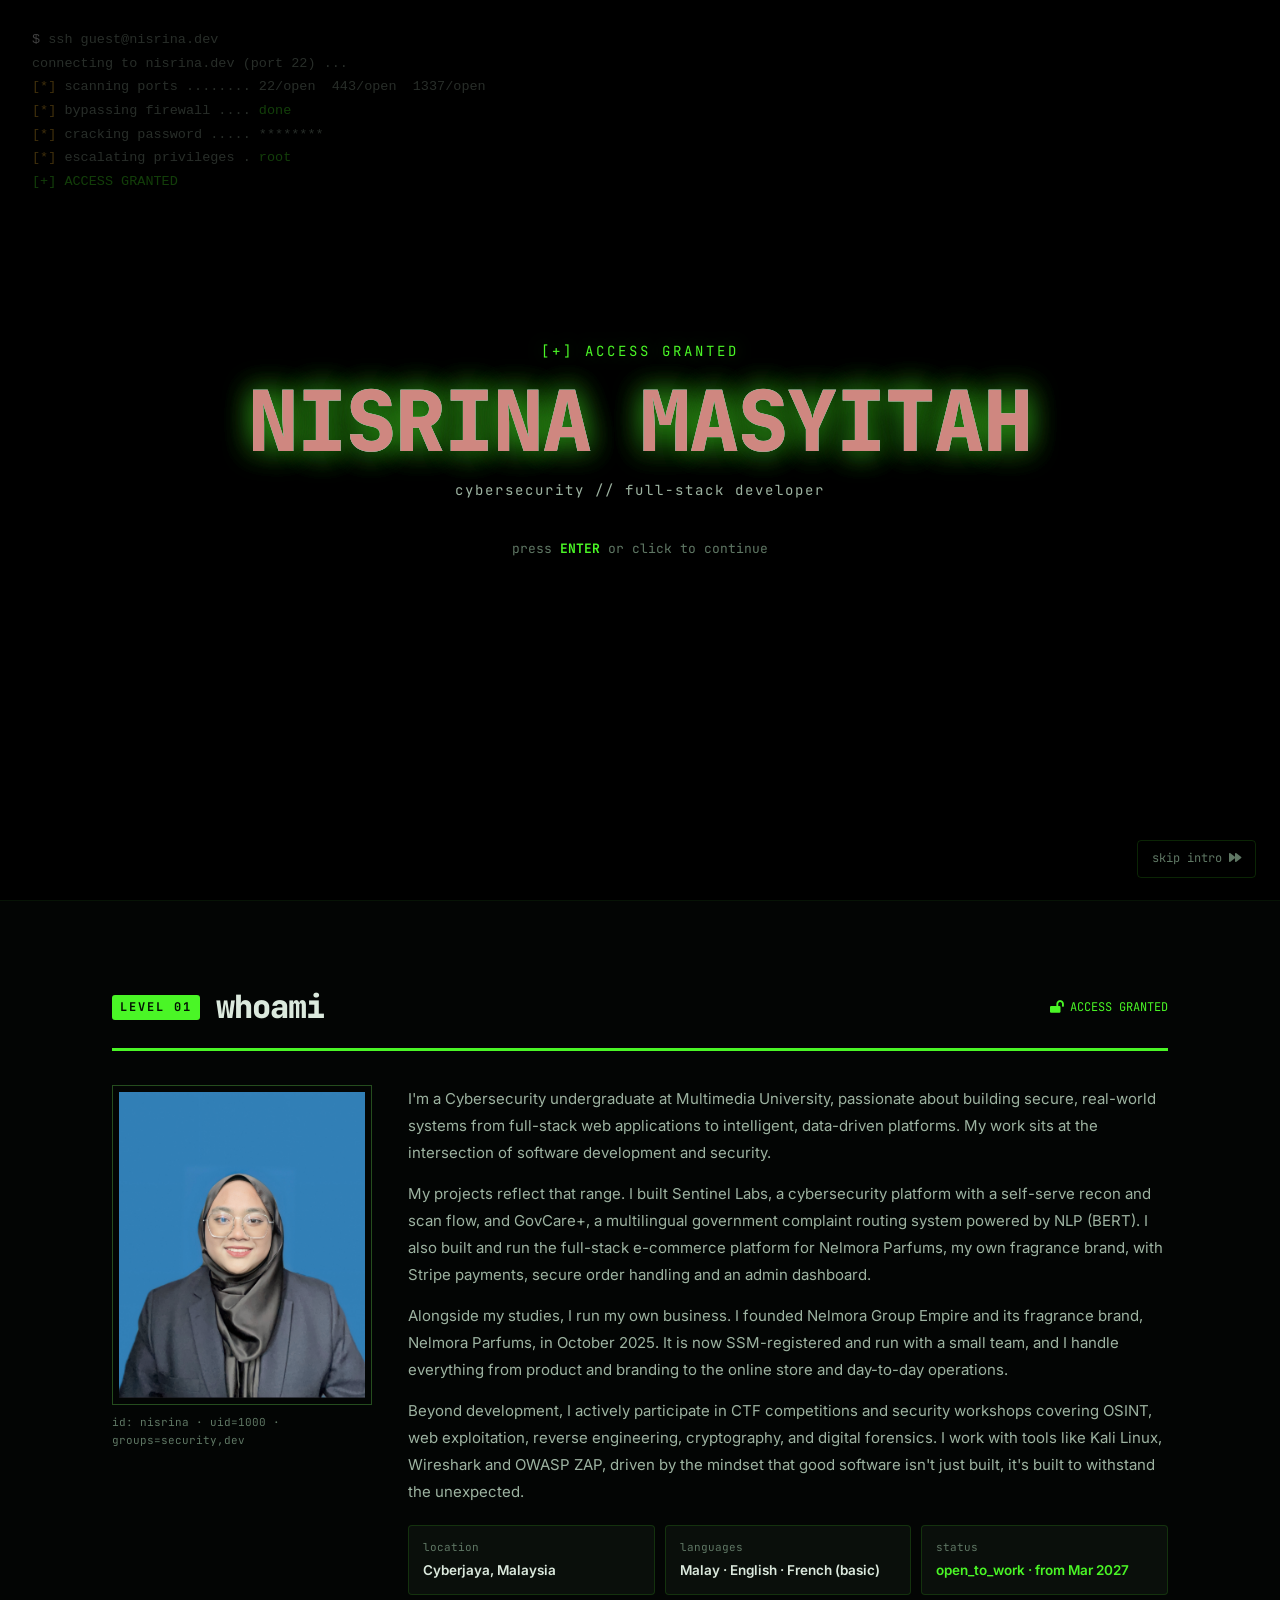
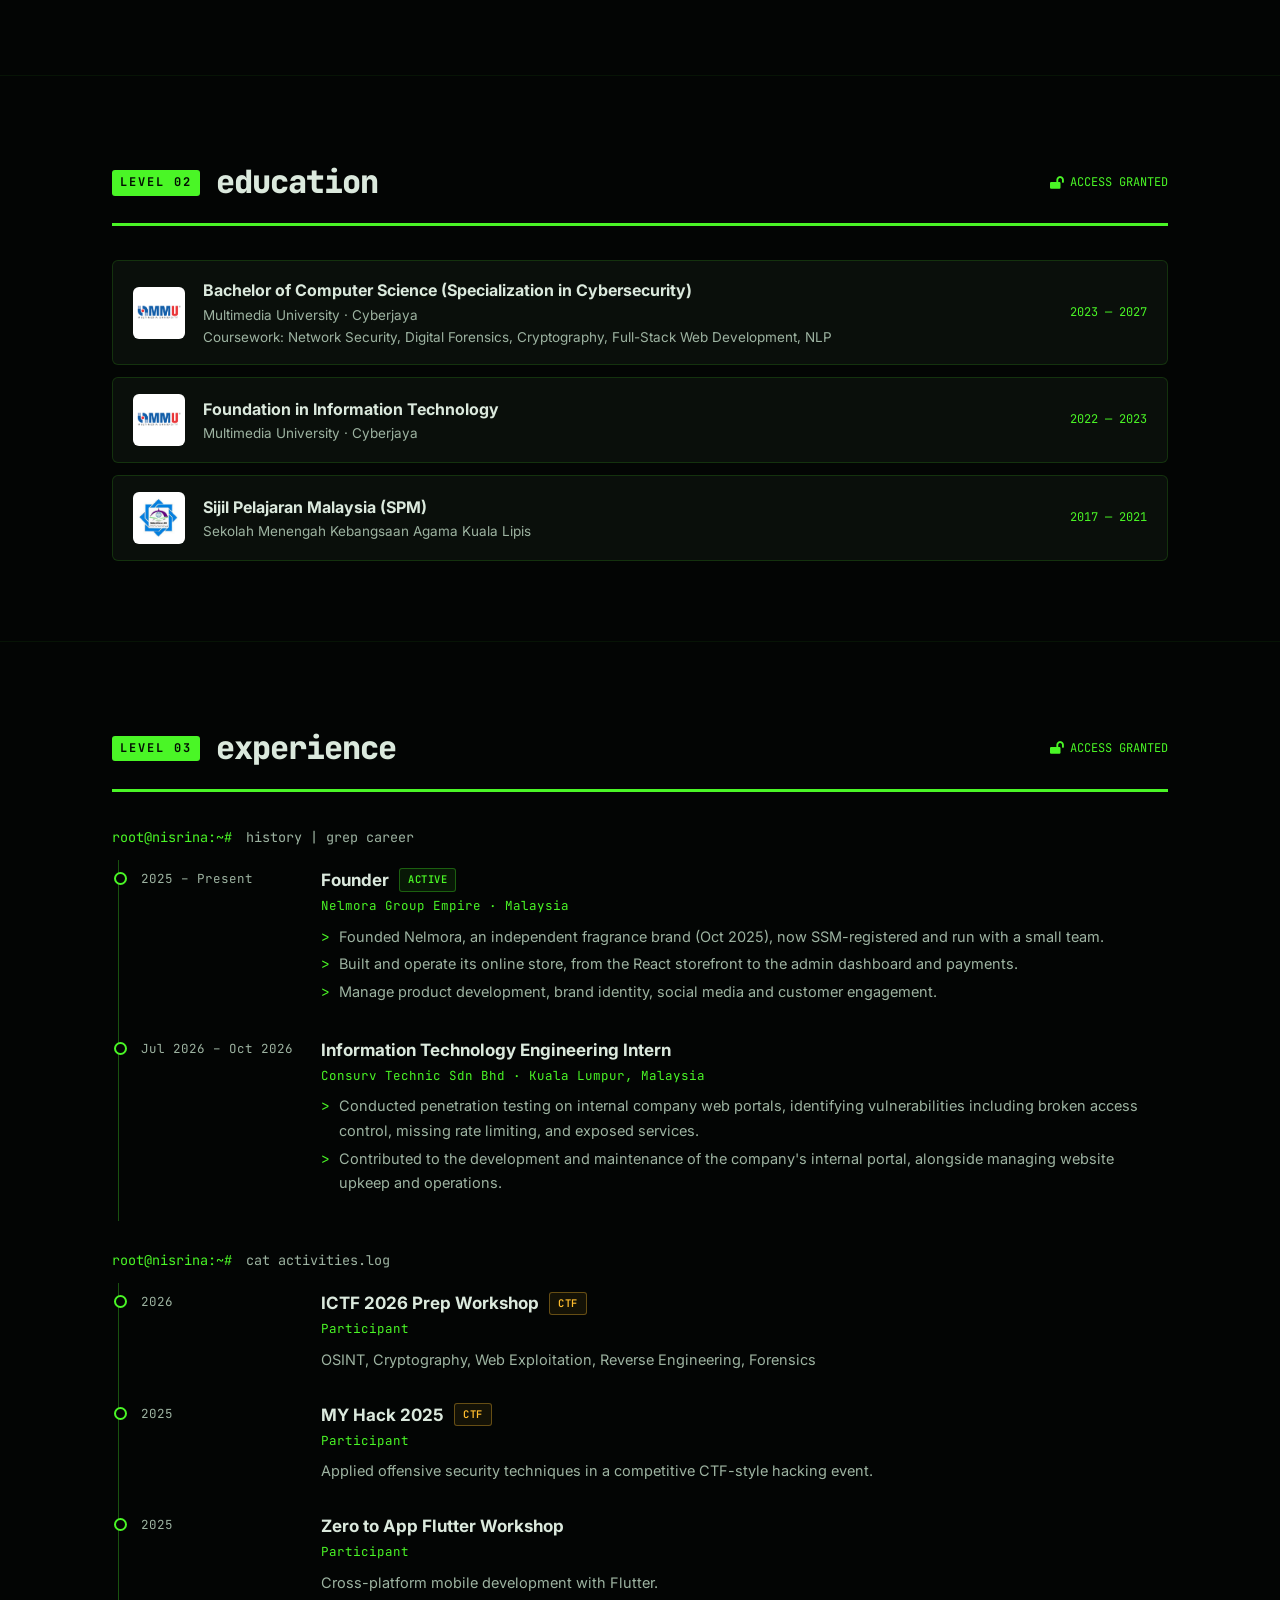
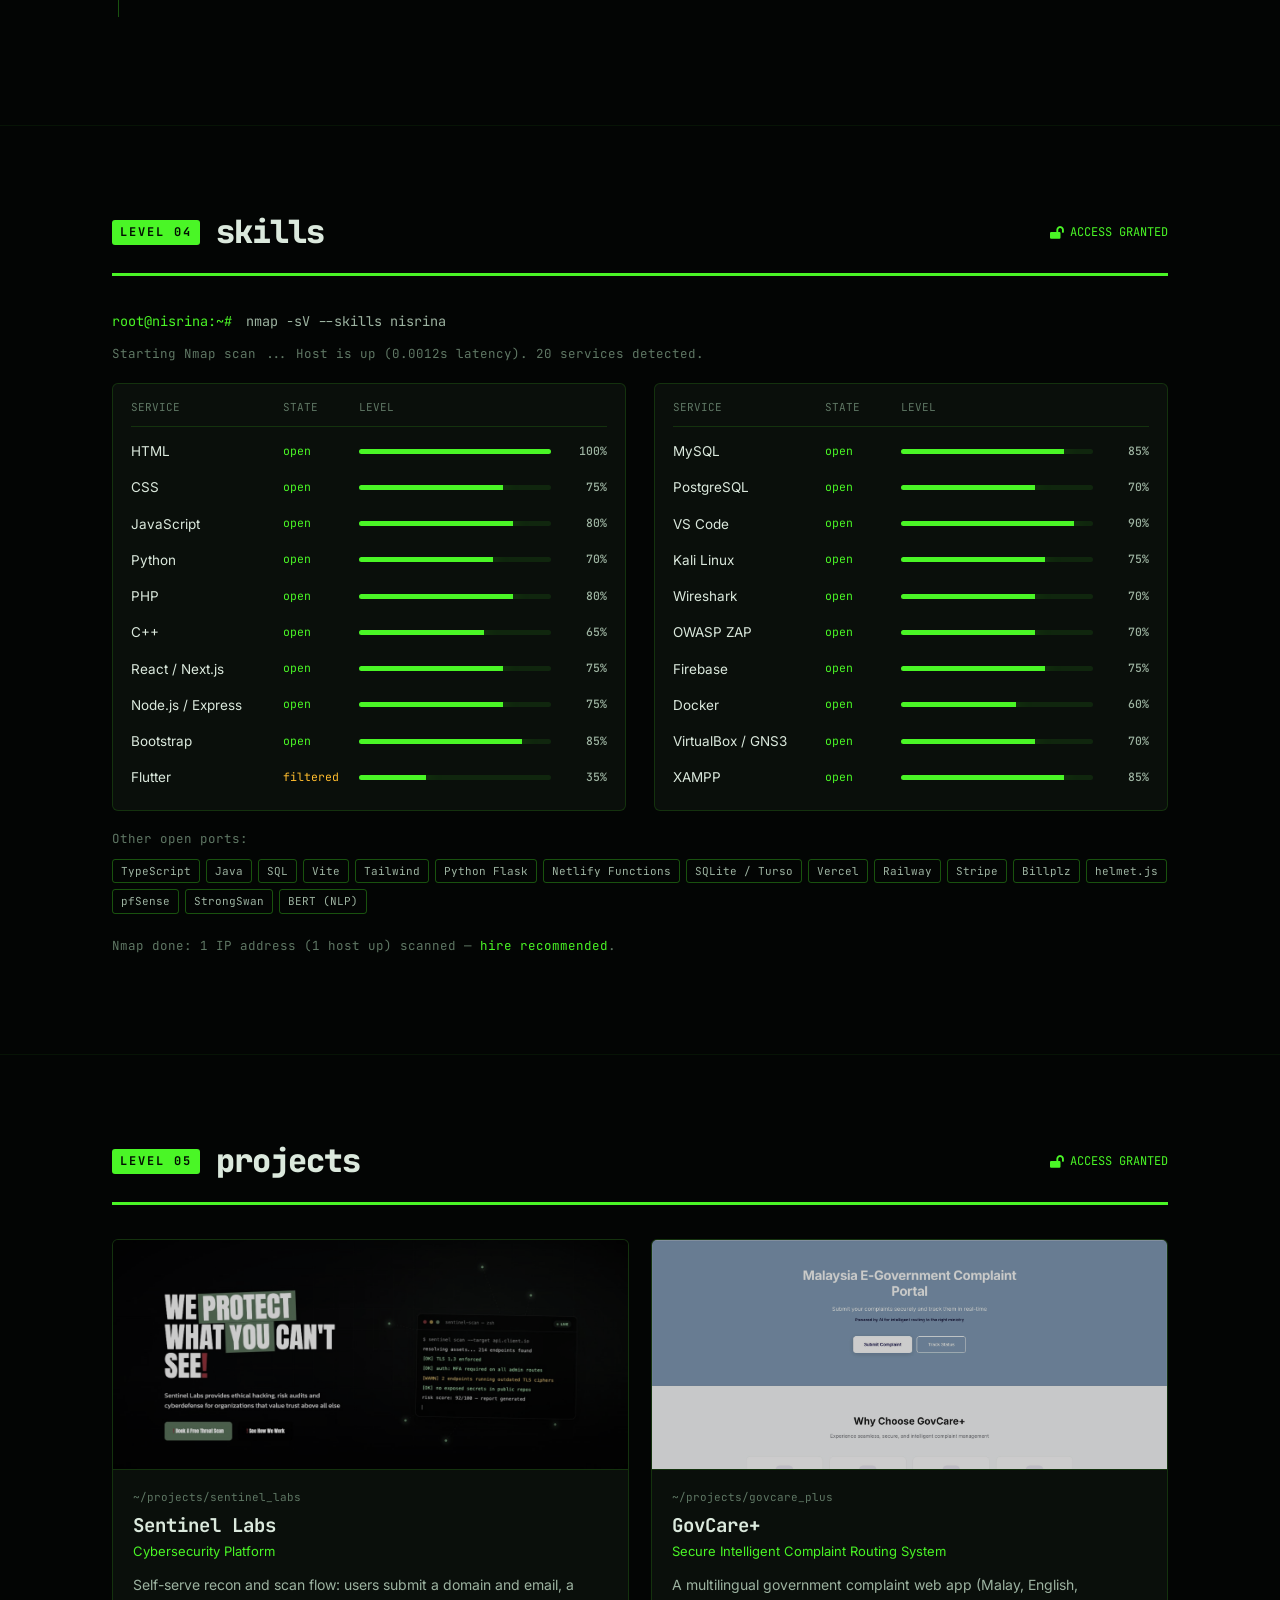
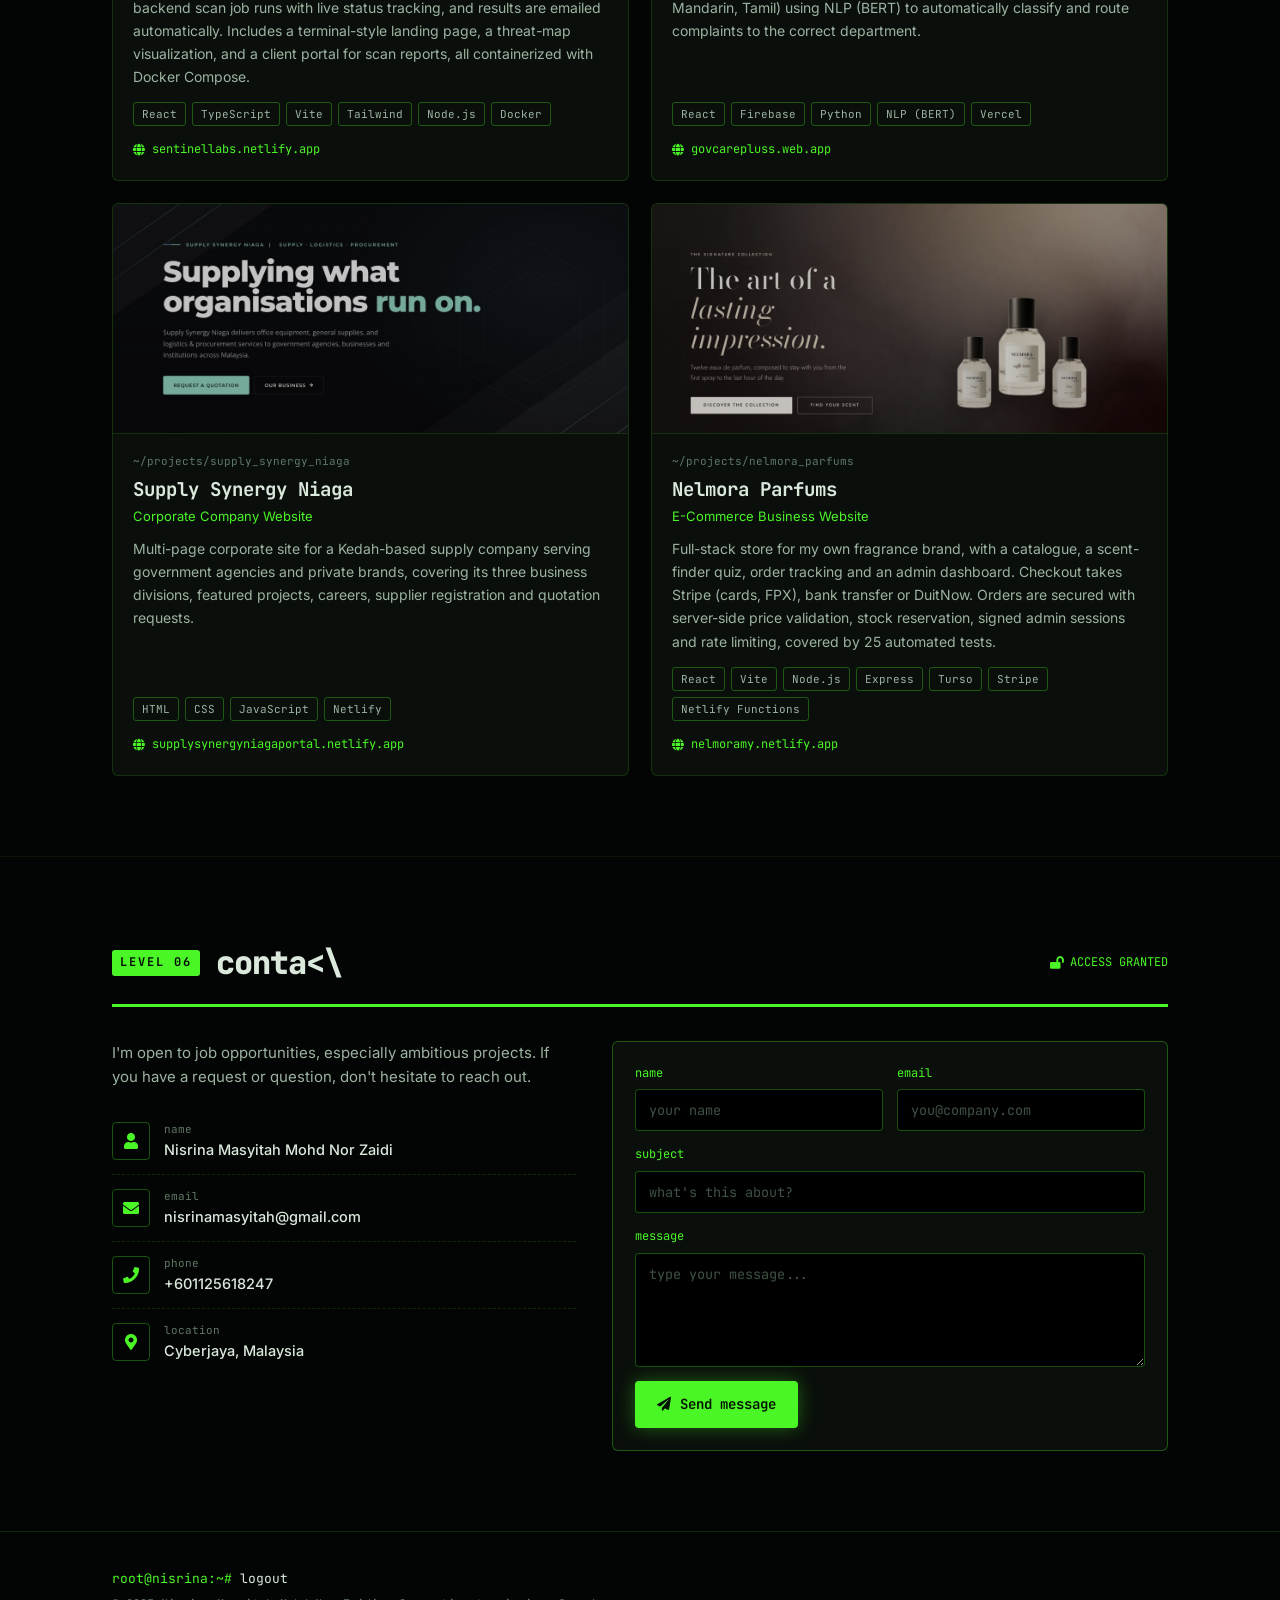
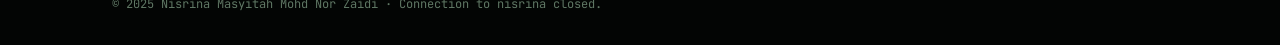
==== index.html @ 543c0afb "Update portfolio to match new CV" ====
<!DOCTYPE html>
<html lang="en">
<head>
    <meta charset="UTF-8">
    <meta name="viewport" content="width=device-width, initial-scale=1.0">
    <title>Nisrina Masyitah — Cybersecurity & Full-Stack Developer</title>
    <meta name="description" content="Nisrina Masyitah — Cybersecurity undergraduate and full-stack developer based in Cyberjaya, Malaysia.">
    <link rel="stylesheet" href="https://cdnjs.cloudflare.com/ajax/libs/font-awesome/5.15.3/css/all.min.css"/>
    <link rel="stylesheet" href="ctf.css">
    <link rel="icon" href="image/N.ico">
</head>
<body>

<!-- ─── breach intro ─────────────────────────── -->
<div id="intro" aria-hidden="true">
    <pre id="intro-log"></pre>
    <div id="intro-title">
        <p class="it-small">[+] ACCESS GRANTED</p>
        <h1 class="glitch" data-text="NISRINA MASYITAH">NISRINA MASYITAH</h1>
        <p class="it-sub">cybersecurity // full-stack developer</p>
        <p class="it-enter">press <b>ENTER</b> or click to continue</p>
    </div>
    <button class="skip" id="skip">skip intro <i class="fas fa-forward"></i></button>
</div>

<div class="scanlines" aria-hidden="true"></div>

<!-- ─── header ───────────────────────────────── -->
<header class="hdr">
    <div class="wrap hdr-in">
        <a href="#top" class="logo">root@nisrina<span>:~#</span><i class="cur">_</i></a>
        <nav class="nav" id="nav">
            <a href="#about">About</a>
            <a href="#experience">Experience</a>
            <a href="#skills">Skills</a>
            <a href="#projects">Projects</a>
            <a href="#contact">Contact</a>
        </nav>
        <div class="hdr-right">
            <button class="burger" id="burger" aria-label="Menu"><i class="fas fa-bars"></i></button>
        </div>
    </div>
    <div class="progress"><i id="progress"></i></div>
</header>

<main id="top">

<!-- ─── hero ─────────────────────────────────── -->
<section class="hero">
    <canvas id="rain" aria-hidden="true"></canvas>
    <div class="wrap hero-grid">
        <div>
            <p class="prompt"><span>root@nisrina:~#</span> cat welcome.txt</p>
            <h1 class="hero-name"><span class="glitch" data-text="Nisrina Masyitah">Nisrina Masyitah</span><span class="g">Mohd Nor Zaidi</span></h1>
            <p class="hero-role">&gt; <span id="role"></span><i class="cur">█</i></p>
            <p class="hero-lead">Cybersecurity undergraduate at Multimedia University. I build secure, real-world full-stack applications — from e-commerce platforms to NLP-powered systems.</p>
            <div class="btns">
                <a href="#contact" class="btn btn-p"><i class="fas fa-paper-plane"></i> Hire me</a>
                <a href="cvNM.pdf" target="_blank" class="btn btn-g"><i class="fas fa-download"></i> Download CV</a>
            </div>
            <div class="socials">
                <a href="https://github.com/nisrinamasyitah" target="_blank" aria-label="GitHub"><i class="fab fa-github"></i></a>
                <a href="https://www.linkedin.com/in/nisrina-masyitah-bbb125269" target="_blank" aria-label="LinkedIn"><i class="fab fa-linkedin-in"></i></a>
                <a href="https://www.instagram.com/theonlymeci" target="_blank" aria-label="Instagram"><i class="fab fa-instagram"></i></a>
                <a href="https://mail.google.com/mail/?view=cm&to=nisrinamasyitah@gmail.com" target="_blank" aria-label="Email"><i class="fas fa-envelope"></i></a>
            </div>
        </div>
        <div class="hero-photo">
            <span class="corner tl"></span><span class="corner tr"></span><span class="corner bl"></span><span class="corner br"></span>
            <div class="hp-top"><span>TARGET: nisrina</span><span class="hp-live"><i></i> ONLINE</span></div>
            <div class="hp-img">
                <img src="image/homepagepicture.jpg?v=2" alt="Nisrina Masyitah">
                <div class="hp-scan"></div>
            </div>
            <div class="hp-bottom"><i class="fas fa-shield-alt"></i> cybersecurity // full-stack</div>
        </div>
    </div>
    <a href="#about" class="scroll-hint">scroll down <i class="fas fa-chevron-down"></i></a>
</section>

<!-- ─── level 01: about ──────────────────────── -->
<section class="level" id="about">
    <div class="wrap">
        <div class="lvl-head">
            <span class="lvl-no">LEVEL 01</span>
            <h2 data-decrypt>whoami</h2>
            <span class="lvl-state"><i class="fas fa-lock"></i> <em>LOCKED</em></span>
        </div>
        <div class="lvl-bar"><i></i></div>
        <div class="lvl-body about">
            <div class="ab-photo">
                <img src="image/m.JPG" alt="Nisrina Masyitah">
                <span class="tagline">id: nisrina · uid=1000 · groups=security,dev</span>
            </div>
            <div class="ab-text">
                <p>I'm a Cybersecurity undergraduate at Multimedia University, passionate about building secure, real-world systems from full-stack web applications to intelligent, data-driven platforms. My work sits at the intersection of software development and security.</p>
                <p>My projects reflect that range. I built Sentinel Labs, a cybersecurity platform with a self-serve recon and scan flow, and GovCare+, a multilingual government complaint routing system powered by NLP (BERT). I also built and run the full-stack e-commerce platform for Nelmora Parfums, my own fragrance brand, with Stripe payments, secure order handling and an admin dashboard.</p>
                <p>Alongside my studies, I run my own business. I founded Nelmora Group Empire and its fragrance brand, Nelmora Parfums, in October 2025. It is now SSM-registered and run with a small team, and I handle everything from product and branding to the online store and day-to-day operations.</p>
                <p>Beyond development, I actively participate in CTF competitions and security workshops covering OSINT, web exploitation, reverse engineering, cryptography, and digital forensics. I work with tools like Kali Linux, Wireshark and OWASP ZAP, driven by the mindset that good software isn't just built, it's built to withstand the unexpected.</p>
                <div class="facts">
                    <div><span>location</span><b>Cyberjaya, Malaysia</b></div>
                    <div><span>languages</span><b>Malay · English · French (basic)</b></div>
                    <div><span>status</span><b class="g">open_to_work · from Mar 2027</b></div>
                </div>
            </div>
        </div>
    </div>
</section>

<!-- ─── level 02: education ──────────────────── -->
<section class="level" id="education">
    <div class="wrap">
        <div class="lvl-head">
            <span class="lvl-no">LEVEL 02</span>
            <h2 data-decrypt>education</h2>
            <span class="lvl-state"><i class="fas fa-lock"></i> <em>LOCKED</em></span>
        </div>
        <div class="lvl-bar"><i></i></div>
        <div class="lvl-body edu">
            <div class="card">
                <img src="image/mmu.png" alt="">
                <div><h3>Bachelor of Computer Science (Specialization in Cybersecurity)</h3><p>Multimedia University · Cyberjaya</p><p>Coursework: Network Security, Digital Forensics, Cryptography, Full-Stack Web Development, NLP</p></div>
                <span class="date">2023 — 2027</span>
            </div>
            <div class="card">
                <img src="image/mmu.png" alt="">
                <div><h3>Foundation in Information Technology</h3><p>Multimedia University · Cyberjaya</p></div>
                <span class="date">2022 — 2023</span>
            </div>
            <div class="card">
                <img src="image/semekal.jpeg" alt="">
                <div><h3>Sijil Pelajaran Malaysia (SPM)</h3><p>Sekolah Menengah Kebangsaan Agama Kuala Lipis</p></div>
                <span class="date">2017 — 2021</span>
            </div>
        </div>
    </div>
</section>

<!-- ─── level 03: experience ─────────────────── -->
<section class="level" id="experience">
    <div class="wrap">
        <div class="lvl-head">
            <span class="lvl-no">LEVEL 03</span>
            <h2 data-decrypt>experience</h2>
            <span class="lvl-state"><i class="fas fa-lock"></i> <em>LOCKED</em></span>
        </div>
        <div class="lvl-bar"><i></i></div>
        <div class="lvl-body">
            <p class="cmd"><span>root@nisrina:~#</span> history | grep career</p>
            <div class="xp">
                <div class="xp-row">
                    <span class="xp-date">2025 – Present</span>
                    <div>
                        <h3>Founder <span class="pill g">active</span></h3>
                        <p class="xp-org">Nelmora Group Empire · Malaysia</p>
                        <ul>
                            <li>Founded Nelmora, an independent fragrance brand (Oct 2025), now SSM-registered and run with a small team.</li>
                            <li>Built and operate its online store, from the React storefront to the admin dashboard and payments.</li>
                            <li>Manage product development, brand identity, social media and customer engagement.</li>
                        </ul>
                    </div>
                </div>
                <div class="xp-row">
                    <span class="xp-date">Jul 2026 – Oct 2026</span>
                    <div>
                        <h3>Information Technology Engineering Intern</h3>
                        <p class="xp-org">Consurv Technic Sdn Bhd · Kuala Lumpur, Malaysia</p>
                        <ul>
                            <li>Conducted penetration testing on internal company web portals, identifying vulnerabilities including broken access control, missing rate limiting, and exposed services.</li>
                            <li>Contributed to the development and maintenance of the company's internal portal, alongside managing website upkeep and operations.</li>
                        </ul>
                    </div>
                </div>
            </div>
            <p class="cmd"><span>root@nisrina:~#</span> cat activities.log</p>
            <div class="xp">
                <div class="xp-row">
                    <span class="xp-date">2026</span>
                    <div><h3>ICTF 2026 Prep Workshop <span class="pill y">ctf</span></h3><p class="xp-org">Participant</p><p>OSINT, Cryptography, Web Exploitation, Reverse Engineering, Forensics</p></div>
                </div>
                <div class="xp-row">
                    <span class="xp-date">2025</span>
                    <div><h3>MY Hack 2025 <span class="pill y">ctf</span></h3><p class="xp-org">Participant</p><p>Applied offensive security techniques in a competitive CTF-style hacking event.</p></div>
                </div>
                <div class="xp-row">
                    <span class="xp-date">2025</span>
                    <div><h3>Zero to App Flutter Workshop</h3><p class="xp-org">Participant</p><p>Cross-platform mobile development with Flutter.</p></div>
                </div>
            </div>
        </div>
    </div>
</section>

<!-- ─── level 04: skills (nmap style) ────────── -->
<section class="level" id="skills">
    <div class="wrap">
        <div class="lvl-head">
            <span class="lvl-no">LEVEL 04</span>
            <h2 data-decrypt>skills</h2>
            <span class="lvl-state"><i class="fas fa-lock"></i> <em>LOCKED</em></span>
        </div>
        <div class="lvl-bar"><i></i></div>
        <div class="lvl-body">
            <p class="cmd"><span>root@nisrina:~#</span> nmap -sV --skills nisrina</p>
            <p class="nmap-note">Starting Nmap scan ... Host is up (0.0012s latency). 20 services detected.</p>
            <div class="scan">
                <div class="scan-col">
                    <div class="scan-head"><span>SERVICE</span><span>STATE</span><span>LEVEL</span></div>
                    <div class="sk" data-v="100"><span>HTML</span><em>open</em><i><s></s></i><b>100%</b></div>
                    <div class="sk" data-v="75"><span>CSS</span><em>open</em><i><s></s></i><b>75%</b></div>
                    <div class="sk" data-v="80"><span>JavaScript</span><em>open</em><i><s></s></i><b>80%</b></div>
                    <div class="sk" data-v="70"><span>Python</span><em>open</em><i><s></s></i><b>70%</b></div>
                    <div class="sk" data-v="80"><span>PHP</span><em>open</em><i><s></s></i><b>80%</b></div>
                    <div class="sk" data-v="65"><span>C++</span><em>open</em><i><s></s></i><b>65%</b></div>
                    <div class="sk" data-v="75"><span>React / Next.js</span><em>open</em><i><s></s></i><b>75%</b></div>
                    <div class="sk" data-v="75"><span>Node.js / Express</span><em>open</em><i><s></s></i><b>75%</b></div>
                    <div class="sk" data-v="85"><span>Bootstrap</span><em>open</em><i><s></s></i><b>85%</b></div>
                    <div class="sk" data-v="35"><span>Flutter</span><em class="f">filtered</em><i><s></s></i><b>35%</b></div>
                </div>
                <div class="scan-col">
                    <div class="scan-head"><span>SERVICE</span><span>STATE</span><span>LEVEL</span></div>
                    <div class="sk" data-v="85"><span>MySQL</span><em>open</em><i><s></s></i><b>85%</b></div>
                    <div class="sk" data-v="70"><span>PostgreSQL</span><em>open</em><i><s></s></i><b>70%</b></div>
                    <div class="sk" data-v="90"><span>VS Code</span><em>open</em><i><s></s></i><b>90%</b></div>
                    <div class="sk" data-v="75"><span>Kali Linux</span><em>open</em><i><s></s></i><b>75%</b></div>
                    <div class="sk" data-v="70"><span>Wireshark</span><em>open</em><i><s></s></i><b>70%</b></div>
                    <div class="sk" data-v="70"><span>OWASP ZAP</span><em>open</em><i><s></s></i><b>70%</b></div>
                    <div class="sk" data-v="75"><span>Firebase</span><em>open</em><i><s></s></i><b>75%</b></div>
                    <div class="sk" data-v="60"><span>Docker</span><em>open</em><i><s></s></i><b>60%</b></div>
                    <div class="sk" data-v="70"><span>VirtualBox / GNS3</span><em>open</em><i><s></s></i><b>70%</b></div>
                    <div class="sk" data-v="85"><span>XAMPP</span><em>open</em><i><s></s></i><b>85%</b></div>
                </div>
            </div>
            <p class="nmap-note">Other open ports:</p>
            <div class="tags more-skills"><span>TypeScript</span><span>Java</span><span>SQL</span><span>Vite</span><span>Tailwind</span><span>Python Flask</span><span>Netlify Functions</span><span>SQLite / Turso</span><span>Vercel</span><span>Railway</span><span>Stripe</span><span>Billplz</span><span>helmet.js</span><span>pfSense</span><span>StrongSwan</span><span>BERT (NLP)</span></div>
            <p class="nmap-note">Nmap done: 1 IP address (1 host up) scanned — <span class="g">hire recommended</span>.</p>
        </div>
    </div>
</section>

<!-- ─── level 05: projects ───────────────────── -->
<section class="level" id="projects">
    <div class="wrap">
        <div class="lvl-head">
            <span class="lvl-no">LEVEL 05</span>
            <h2 data-decrypt>projects</h2>
            <span class="lvl-state"><i class="fas fa-lock"></i> <em>LOCKED</em></span>
        </div>
        <div class="lvl-bar"><i></i></div>
        <div class="lvl-body projects">
            <a class="proj" href="https://sentinellabs.netlify.app/" target="_blank" rel="noopener">
                <div class="pj-img"><img src="image/sentinellabs.jpg" alt="Sentinel Labs screenshot"><span class="pj-live"><i class="fas fa-external-link-alt"></i> visit live site</span></div>
                <div class="pj-body">
                    <p class="pj-path">~/projects/sentinel_labs</p>
                    <h3>Sentinel Labs</h3>
                    <p class="pj-sub">Cybersecurity Platform</p>
                    <p>Self-serve recon and scan flow: users submit a domain and email, a backend scan job runs with live status tracking, and results are emailed automatically. Includes a terminal-style landing page, a threat-map visualization, and a client portal for scan reports, all containerized with Docker Compose.</p>
                    <div class="tags"><span>React</span><span>TypeScript</span><span>Vite</span><span>Tailwind</span><span>Node.js</span><span>Docker</span></div>
                    <span class="pj-url"><i class="fas fa-globe"></i> sentinellabs.netlify.app</span>
                </div>
            </a>
            <a class="proj" href="https://govcarepluss.web.app/" target="_blank" rel="noopener">
                <div class="pj-img"><img src="image/govcarepluss.jpg" alt="GovCare+ screenshot"><span class="pj-live"><i class="fas fa-external-link-alt"></i> visit live site</span></div>
                <div class="pj-body">
                    <p class="pj-path">~/projects/govcare_plus</p>
                    <h3>GovCare+</h3>
                    <p class="pj-sub">Secure Intelligent Complaint Routing System</p>
                    <p>A multilingual government complaint web app (Malay, English, Mandarin, Tamil) using NLP (BERT) to automatically classify and route complaints to the correct department.</p>
                    <div class="tags"><span>React</span><span>Firebase</span><span>Python</span><span>NLP (BERT)</span><span>Vercel</span></div>
                    <span class="pj-url"><i class="fas fa-globe"></i> govcarepluss.web.app</span>
                </div>
            </a>
            <a class="proj" href="https://supplysynergyniagaportal.netlify.app/" target="_blank" rel="noopener">
                <div class="pj-img"><img src="image/supplysynergy.jpg" alt="Supply Synergy Niaga screenshot"><span class="pj-live"><i class="fas fa-external-link-alt"></i> visit live site</span></div>
                <div class="pj-body">
                    <p class="pj-path">~/projects/supply_synergy_niaga</p>
                    <h3>Supply Synergy Niaga</h3>
                    <p class="pj-sub">Corporate Company Website</p>
                    <p>Multi-page corporate site for a Kedah-based supply company serving government agencies and private brands, covering its three business divisions, featured projects, careers, supplier registration and quotation requests.</p>
                    <div class="tags"><span>HTML</span><span>CSS</span><span>JavaScript</span><span>Netlify</span></div>
                    <span class="pj-url"><i class="fas fa-globe"></i> supplysynergyniagaportal.netlify.app</span>
                </div>
            </a>
            <a class="proj" href="https://nelmoramy.netlify.app/" target="_blank" rel="noopener">
                <div class="pj-img"><img src="image/nelmoraparfum.jpg" alt="Nelmora Parfums screenshot"><span class="pj-live"><i class="fas fa-external-link-alt"></i> visit live site</span></div>
                <div class="pj-body">
                    <p class="pj-path">~/projects/nelmora_parfums</p>
                    <h3>Nelmora Parfums</h3>
                    <p class="pj-sub">E-Commerce Business Website</p>
                    <p>Full-stack store for my own fragrance brand, with a catalogue, a scent-finder quiz, order tracking and an admin dashboard. Checkout takes Stripe (cards, FPX), bank transfer or DuitNow. Orders are secured with server-side price validation, stock reservation, signed admin sessions and rate limiting, covered by 25 automated tests.</p>
                    <div class="tags"><span>React</span><span>Vite</span><span>Node.js</span><span>Express</span><span>Turso</span><span>Stripe</span><span>Netlify Functions</span></div>
                    <span class="pj-url"><i class="fas fa-globe"></i> nelmoramy.netlify.app</span>
                </div>
            </a>
        </div>
    </div>
</section>

<!-- ─── level 06: contact ────────────────────── -->
<section class="level" id="contact">
    <div class="wrap">
        <div class="lvl-head">
            <span class="lvl-no">LEVEL 06</span>
            <h2 data-decrypt>contact</h2>
            <span class="lvl-state"><i class="fas fa-lock"></i> <em>LOCKED</em></span>
        </div>
        <div class="lvl-bar"><i></i></div>
        <div class="lvl-body contact">
            <div>
                <p class="ct-intro">I'm open to job opportunities, especially ambitious projects. If you have a request or question, don't hesitate to reach out.</p>
                <ul class="ct-list">
                    <li><i class="fas fa-user"></i><div><span>name</span><b>Nisrina Masyitah Mohd Nor Zaidi</b></div></li>
                    <li><i class="fas fa-envelope"></i><div><span>email</span><a href="https://mail.google.com/mail/?view=cm&to=nisrinamasyitah@gmail.com" target="_blank">nisrinamasyitah@gmail.com</a></div></li>
                    <li><i class="fas fa-phone"></i><div><span>phone</span><b>+601125618247</b></div></li>
                    <li><i class="fas fa-map-marker-alt"></i><div><span>location</span><b>Cyberjaya, Malaysia</b></div></li>
                </ul>
            </div>
            <form class="form" action="https://formsubmit.co/nisrinamasyitah@gmail.com" method="POST">
                <input type="hidden" name="_subject" value="New message from Portfolio">
                <input type="hidden" name="_captcha" value="false">
                <input type="hidden" name="_template" value="table">
                <input type="hidden" name="_next" value="https://portfolionisrinamasyitah.netlify.app">
                <input type="text" name="_honey" style="display:none">
                <div class="row2">
                    <label>name<input type="text" name="name" placeholder="your name" required></label>
                    <label>email<input type="email" name="email" placeholder="you@company.com" required></label>
                </div>
                <label>subject<input type="text" name="subject" placeholder="what's this about?" required></label>
                <label>message<textarea name="message" rows="5" placeholder="type your message..." required></textarea></label>
                <button type="submit" class="btn btn-p"><i class="fas fa-paper-plane"></i> Send message</button>
            </form>
        </div>
    </div>
</section>

</main>

<footer class="ftr">
    <div class="wrap">
        <p class="ftr-line"><span class="g">root@nisrina:~#</span> logout</p>
        <p class="ftr-copy">&copy; 2025 Nisrina Masyitah Mohd Nor Zaidi · Connection to nisrina closed.</p>
    </div>
</footer>

<script src="ctf.js"></script>
</body>
</html>
---- ctf.css ----
@import url('https://fonts.googleapis.com/css2?family=JetBrains+Mono:wght@400;500;600;700;800&family=Inter:wght@400;500;600;700&display=swap');

:root {
    --bg:     #030504;
    --bg-2:   #070a08;
    --card:   #0a0f0b;
    --line:   rgba(74,246,38,.15);
    --line-2: rgba(74,246,38,.32);
    --text:   #dbe9dd;
    --text-2: #9db3a1;
    --muted:  #5f7764;
    --g:      #4af626;
    --y:      #ffbd2e;
    --r:      #ff5f56;
    --glow:   0 0 18px rgba(74,246,38,.35);
    --mono: 'JetBrains Mono', ui-monospace, Menlo, monospace;
    --sans: 'Inter', system-ui, sans-serif;
}

* { margin: 0; padding: 0; box-sizing: border-box; }
html { scroll-behavior: smooth; scroll-padding-top: 80px; }
body { background: var(--bg); color: var(--text); font-family: var(--sans); line-height: 1.65; -webkit-font-smoothing: antialiased; overflow-x: hidden; }
body.lock { overflow: hidden; }
a { color: inherit; text-decoration: none; }
button { font: inherit; color: inherit; background: none; border: 0; cursor: pointer; }
img { display: block; max-width: 100%; }
::selection { background: var(--g); color: #000; }
::-webkit-scrollbar { width: 6px; }
::-webkit-scrollbar-thumb { background: var(--g); }
.g { color: var(--g); }
.wrap { max-width: 1120px; margin: 0 auto; padding: 0 32px; }
.cur { font-style: normal; color: var(--g); animation: blink 1s steps(1) infinite; }
@keyframes blink { 50% { opacity: 0; } }

.scanlines { position: fixed; inset: 0; z-index: 500; pointer-events: none; background: repeating-linear-gradient(to bottom, rgba(255,255,255,.02) 0 1px, transparent 1px 3px); }

/* ─── intro ──────────────────────────────────── */
#intro {
    position: fixed; inset: 0; z-index: 1000; background: #000;
    font-family: var(--mono); color: var(--g);
    display: flex; align-items: center; justify-content: center;
    transition: opacity .6s, visibility .6s;
}
#intro.gone { opacity: 0; visibility: hidden; }
#intro-log {
    position: absolute; left: 32px; top: 28px; right: 32px;
    font-size: 13.5px; line-height: 1.75; white-space: pre-wrap; color: var(--text-2);
}
#intro-log .g { color: var(--g); } #intro-log .y { color: var(--y); } #intro-log .r { color: var(--r); } #intro-log .w { color: #fff; }
#intro-title { text-align: center; opacity: 0; transform: scale(.96); transition: opacity .4s, transform .4s; padding: 0 16px; }
#intro-title.on { opacity: 1; transform: none; }
.it-small { font-size: 14px; letter-spacing: 3px; margin-bottom: 14px; text-shadow: var(--glow); }
#intro-title h1 { font-size: clamp(34px, 7vw, 84px); font-weight: 800; color: #fff; letter-spacing: -1px; line-height: 1.05; text-shadow: 0 0 30px rgba(74,246,38,.4); }
.it-sub { color: var(--text-2); margin-top: 14px; font-size: 14px; letter-spacing: 2px; }
.it-enter { margin-top: 36px; font-size: 13px; color: var(--muted); animation: blink 1.4s steps(1) infinite; }
.it-enter b { color: var(--g); }
.skip {
    position: absolute; right: 24px; bottom: 22px;
    font-family: var(--mono); font-size: 12px; color: var(--muted);
    border: 1px solid var(--line); padding: 8px 14px; border-radius: 4px;
}
.skip:hover { color: var(--g); border-color: var(--g); }

/* glitch */
.glitch { position: relative; display: inline-block; }
.glitch::before, .glitch::after { content: attr(data-text); position: absolute; inset: 0; opacity: 0; pointer-events: none; }
.glitch::before { color: #0ff; } .glitch::after { color: var(--r); }
.glitch.run::before, .glitch:hover::before { opacity: .75; animation: ga .35s steps(2) infinite; }
.glitch.run::after,  .glitch:hover::after  { opacity: .75; animation: gb .35s steps(2) infinite; }
@keyframes ga { 0% { clip-path: inset(10% 0 60% 0); transform: translate(-3px,-1px); } 50% { clip-path: inset(55% 0 15% 0); transform: translate(3px,1px); } 100% { clip-path: inset(30% 0 40% 0); transform: translate(-2px,0); } }
@keyframes gb { 0% { clip-path: inset(65% 0 5% 0); transform: translate(3px,1px); } 50% { clip-path: inset(5% 0 70% 0); transform: translate(-3px,-1px); } 100% { clip-path: inset(40% 0 30% 0); transform: translate(2px,0); } }

/* ─── header ─────────────────────────────────── */
.hdr { position: fixed; top: 0; left: 0; right: 0; z-index: 100; background: rgba(3,5,4,.88); backdrop-filter: blur(12px); -webkit-backdrop-filter: blur(12px); border-bottom: 1px solid var(--line); }
.hdr-in { display: flex; align-items: center; justify-content: space-between; height: 60px; gap: 16px; }
.logo { font-family: var(--mono); font-weight: 700; color: var(--g); font-size: 16px; white-space: nowrap; }
.logo span { color: var(--text-2); }
.nav { display: flex; gap: 4px; }
.nav a { font-size: 14px; font-weight: 500; color: var(--text-2); padding: 8px 12px; border-radius: 4px; transition: color .2s, background .2s; }
.nav a:hover { color: var(--g); background: rgba(74,246,38,.07); }
.hdr-right { display: flex; align-items: center; gap: 12px; }
.flag-count { font-family: var(--mono); font-size: 12px; color: var(--y); border: 1px solid rgba(255,189,46,.35); padding: 5px 10px; border-radius: 4px; white-space: nowrap; }
.flag-count.won { color: var(--g); border-color: var(--g); box-shadow: var(--glow); }
.burger { display: none; font-size: 20px; color: var(--g); }
.progress { height: 2px; background: transparent; }
.progress i { display: block; height: 100%; width: 0; background: var(--g); box-shadow: var(--glow); }

/* ─── buttons ────────────────────────────────── */
.btn { display: inline-flex; align-items: center; gap: 9px; padding: 12px 22px; border-radius: 4px; font-family: var(--mono); font-size: 14px; font-weight: 600; transition: all .2s; }
.btn-p { background: var(--g); color: #021002; box-shadow: var(--glow); }
.btn-p:hover { background: transparent; color: var(--g); box-shadow: inset 0 0 0 1px var(--g), 0 0 26px rgba(74,246,38,.4); }
.btn-g { border: 1px solid var(--line-2); color: var(--text); }
.btn-g:hover { border-color: var(--g); color: var(--g); }
.socials { display: flex; gap: 8px; }
.socials a { width: 38px; height: 38px; display: flex; align-items: center; justify-content: center; border: 1px solid var(--line-2); border-radius: 4px; color: var(--text-2); transition: all .2s; }
.socials a:hover { color: var(--g); border-color: var(--g); box-shadow: var(--glow); }

/* ─── hero ───────────────────────────────────── */
.hero { min-height: 100vh; display: flex; align-items: center; position: relative; padding: 100px 0 80px; overflow: hidden; }
#rain { position: absolute; inset: 0; width: 100%; height: 100%; opacity: .14; pointer-events: none; }
.hero-grid { display: grid; grid-template-columns: minmax(0, 1.35fr) minmax(0, 1fr); gap: 50px; align-items: center; position: relative; z-index: 1; }
.prompt, .cmd { font-family: var(--mono); font-size: 13.5px; color: var(--text-2); margin-bottom: 12px; }
.prompt span, .cmd span { color: var(--g); margin-right: 6px; }
.hero-name { font-family: var(--mono); font-size: 54px; font-weight: 800; line-height: 1.08; letter-spacing: -2px; margin-bottom: 18px; }
.hero-name > span { display: block; }
.hero-name .g { text-shadow: 0 0 26px rgba(74,246,38,.35); }
.hero-role { font-family: var(--mono); font-size: 18px; color: var(--g); margin-bottom: 14px; min-height: 28px; }
.hero-lead { color: var(--text-2); font-size: 16px; max-width: 520px; margin-bottom: 26px; }
.btns { display: flex; flex-wrap: wrap; gap: 12px; margin-bottom: 22px; }
.hero-photo { position: relative; justify-self: center; width: 100%; max-width: 380px; padding: 12px; border: 1px solid var(--line-2); background: rgba(10,15,11,.85); }
.corner { position: absolute; width: 18px; height: 18px; border: 2px solid var(--g); z-index: 3; pointer-events: none; }
.corner.tl { top: -1px; left: -1px; border-right: 0; border-bottom: 0; }
.corner.tr { top: -1px; right: -1px; border-left: 0; border-bottom: 0; }
.corner.bl { bottom: -1px; left: -1px; border-right: 0; border-top: 0; }
.corner.br { bottom: -1px; right: -1px; border-left: 0; border-top: 0; }
.hp-top, .hp-bottom { display: flex; align-items: center; justify-content: space-between; gap: 10px; font-family: var(--mono); font-size: 11px; letter-spacing: 1px; color: var(--muted); }
.hp-top { padding: 0 2px 10px; }
.hp-bottom { padding: 10px 2px 0; justify-content: flex-start; color: var(--text-2); letter-spacing: .3px; }
.hp-bottom i { color: var(--g); }
.hp-bottom a { color: var(--g); text-decoration: underline; }
.hp-live { color: var(--g); display: inline-flex; align-items: center; gap: 6px; }
.hp-live i { width: 7px; height: 7px; border-radius: 50%; background: var(--g); box-shadow: 0 0 8px var(--g); animation: blink 1.4s steps(1) infinite; }
.hp-img { position: relative; overflow: hidden; }
.hp-img img { width: 100%; height: 440px; object-fit: cover; object-position: center 52%; }
.hp-img::after { content: ''; position: absolute; inset: 0; background: linear-gradient(180deg, transparent 60%, rgba(74,246,38,.16)); pointer-events: none; }
.hp-scan { position: absolute; left: 0; right: 0; top: 0; height: 60px; background: linear-gradient(180deg, transparent, rgba(74,246,38,.28), transparent); border-bottom: 1px solid rgba(74,246,38,.75); animation: hpscan 3.6s linear infinite; z-index: 1; }
@keyframes hpscan { from { transform: translateY(-60px); } to { transform: translateY(440px); } }
.ctf .brief { grid-column: 1 / -1; }
.brief { border: 1px solid var(--line-2); background: rgba(10,15,11,.9); border-radius: 6px; overflow: hidden; box-shadow: 0 0 40px rgba(74,246,38,.06); }
.brief-head { font-family: var(--mono); font-size: 12px; letter-spacing: 2px; padding: 12px 18px; background: rgba(74,246,38,.08); border-bottom: 1px solid var(--line-2); color: var(--g); }
.brief-head i { margin-right: 6px; }
.brief-body { padding: 18px 20px; font-size: 14.5px; color: var(--text-2); }
.brief-body p { margin-bottom: 10px; }
.brief-body code { font-family: var(--mono); color: var(--g); background: rgba(74,246,38,.08); padding: 1px 6px; border-radius: 3px; }
.brief-body b { color: var(--text); }
.brief-body a { color: var(--g); text-decoration: underline; }
.brief-diff { font-family: var(--mono); font-size: 12px; color: var(--muted); margin: 6px 0 0 !important; }
.brief-diff span { color: var(--y); }
.scroll-hint { position: absolute; bottom: 24px; left: 50%; transform: translateX(-50%); font-family: var(--mono); font-size: 12px; color: var(--muted); display: flex; flex-direction: column; align-items: center; gap: 4px; z-index: 1; }
.scroll-hint i { color: var(--g); animation: bob 1.6s ease-in-out infinite; }
@keyframes bob { 50% { transform: translateY(5px); } }

/* ─── levels ─────────────────────────────────── */
.level { padding: 80px 0; border-top: 1px solid rgba(74,246,38,.06); }
.lvl-head { display: flex; align-items: center; gap: 16px; flex-wrap: wrap; }
.lvl-no { font-family: var(--mono); font-size: 12px; letter-spacing: 2px; color: #021002; background: var(--g); padding: 3px 8px; border-radius: 3px; font-weight: 700; }
.lvl-head h2 { font-family: var(--mono); font-size: 32px; font-weight: 800; letter-spacing: -1px; flex: 1; min-width: 0; }
.lvl-state { font-family: var(--mono); font-size: 12px; color: var(--r); display: inline-flex; align-items: center; gap: 6px; }
.lvl-state em { font-style: normal; }
.level.open .lvl-state { color: var(--g); }
.lvl-bar { height: 3px; background: rgba(74,246,38,.08); margin: 14px 0 34px; overflow: hidden; }
.lvl-bar i { display: block; height: 100%; width: 0; background: var(--g); box-shadow: var(--glow); transition: width .9s ease; }
.level.open .lvl-bar i { width: 100%; }
.lvl-body { opacity: 0; transform: translateY(16px); filter: blur(4px); transition: opacity .6s .5s, transform .6s .5s, filter .6s .5s; }
.level.open .lvl-body { opacity: 1; transform: none; filter: none; }

/* about */
.about { display: grid; grid-template-columns: 260px minmax(0, 1fr); gap: 36px; align-items: start; }
.ab-photo img { width: 100%; height: 320px; object-fit: cover; object-position: center 40%; border: 1px solid var(--line-2); padding: 6px; filter: grayscale(.3); transition: filter .3s; }
.ab-photo:hover img { filter: none; }
.tagline { display: block; font-family: var(--mono); font-size: 11px; color: var(--muted); margin-top: 8px; }
.ab-text p { color: var(--text-2); font-size: 15px; line-height: 1.8; margin-bottom: 14px; }
.facts { display: grid; grid-template-columns: repeat(3, 1fr); gap: 10px; margin-top: 20px; }
.facts div { border: 1px solid var(--line); background: var(--card); padding: 12px 14px; border-radius: 4px; }
.facts span { display: block; font-family: var(--mono); font-size: 11px; color: var(--muted); }
.facts b { font-size: 13.5px; font-weight: 600; }

/* education */
.edu { display: flex; flex-direction: column; gap: 12px; }
.card { display: grid; grid-template-columns: 52px minmax(0, 1fr) auto; gap: 18px; align-items: center; padding: 16px 20px; border: 1px solid var(--line); background: var(--card); border-radius: 6px; transition: border-color .2s; }
.card:hover { border-color: var(--line-2); }
.card img { width: 52px; height: 52px; object-fit: contain; background: #fff; border-radius: 6px; padding: 4px; }
.card h3 { font-size: 16px; font-weight: 700; }
.card p { font-size: 13.5px; color: var(--text-2); }
.date { font-family: var(--mono); font-size: 12px; color: var(--g); white-space: nowrap; }

/* experience */
.xp { border-left: 1px solid var(--line-2); margin: 0 0 28px 6px; }
.xp-row { display: grid; grid-template-columns: 160px minmax(0, 1fr); gap: 20px; padding: 6px 0 22px 22px; position: relative; }
.xp-row::before { content: ''; position: absolute; left: -5px; top: 12px; width: 9px; height: 9px; background: var(--bg); border: 2px solid var(--g); border-radius: 50%; }
.xp-date { font-family: var(--mono); font-size: 12.5px; color: var(--text-2); padding-top: 3px; }
.xp-row h3 { font-size: 17px; font-weight: 700; display: flex; align-items: center; gap: 10px; flex-wrap: wrap; }
.xp-org { font-family: var(--mono); font-size: 12.5px; color: var(--g); margin: 2px 0 8px; }
.xp-row p:not(.xp-org), .xp-row li { color: var(--text-2); font-size: 14.5px; line-height: 1.7; }
.xp-row ul { list-style: none; }
.xp-row li { padding-left: 18px; position: relative; margin-bottom: 3px; }
.xp-row li::before { content: '>'; position: absolute; left: 0; color: var(--g); font-family: var(--mono); }
.pill { font-family: var(--mono); font-size: 10.5px; font-weight: 600; padding: 2px 8px; border-radius: 3px; text-transform: uppercase; letter-spacing: .5px; }
.pill.g { color: var(--g); border: 1px solid var(--line-2); background: rgba(74,246,38,.08); }
.pill.y { color: var(--y); border: 1px solid rgba(255,189,46,.35); background: rgba(255,189,46,.07); }

/* skills — nmap */
.nmap-note { font-family: var(--mono); font-size: 12.5px; color: var(--muted); margin-bottom: 18px; }
.scan { display: grid; grid-template-columns: 1fr 1fr; gap: 28px; margin-bottom: 18px; }
.scan-col { border: 1px solid var(--line); background: var(--card); border-radius: 6px; padding: 14px 18px; }
.scan-head, .sk { display: grid; grid-template-columns: 140px 64px 1fr 44px; gap: 12px; align-items: center; }
.scan-head { font-family: var(--mono); font-size: 11px; color: var(--muted); padding-bottom: 10px; border-bottom: 1px solid var(--line); margin-bottom: 6px; }
.scan-head span:last-child { grid-column: 3 / 5; }
.sk { padding: 7px 0; font-size: 13.5px; }
.sk em { font-style: normal; font-family: var(--mono); font-size: 11.5px; color: var(--g); }
.sk em.f { color: var(--y); }
.sk i { height: 5px; background: rgba(74,246,38,.1); border-radius: 3px; overflow: hidden; }
.sk s { display: block; height: 100%; width: 0; background: var(--g); box-shadow: var(--glow); transition: width 1.1s cubic-bezier(.2,.8,.2,1) .6s; }
.sk b { font-family: var(--mono); font-size: 11.5px; color: var(--text-2); text-align: right; font-weight: 500; }

/* projects */
.projects { display: grid; grid-template-columns: repeat(2, minmax(0, 1fr)); gap: 22px; }
.projects .pj-img { height: 230px; }
.projects > .proj:last-child:nth-child(odd) { grid-column: 1 / -1; justify-self: center; width: calc(50% - 11px); }
.proj { border: 1px solid var(--line); background: var(--card); border-radius: 6px; overflow: hidden; display: flex; flex-direction: column; transition: border-color .25s, transform .25s, box-shadow .25s; }
.proj:hover { border-color: var(--g); transform: translateY(-5px); box-shadow: 0 0 30px rgba(74,246,38,.1); }
.pj-img { height: 170px; overflow: hidden; border-bottom: 1px solid var(--line); }
.pj-img img { width: 100%; height: 100%; object-fit: cover; filter: grayscale(.5) brightness(.8); transition: filter .3s, transform .4s; }
.proj:hover .pj-img img { filter: none; transform: scale(1.05); }
.pj-body { padding: 18px 20px 20px; display: flex; flex-direction: column; flex: 1; }
a.proj { color: inherit; cursor: pointer; }
.pj-img { position: relative; }
.pj-live {
    position: absolute; inset: 0; display: flex; align-items: center; justify-content: center; gap: 8px;
    background: rgba(3,5,4,.7); color: var(--g);
    font-family: var(--mono); font-size: 13px; font-weight: 600;
    opacity: 0; transition: opacity .25s;
}
a.proj:hover .pj-live { opacity: 1; }
.pj-url { display: inline-flex; align-items: center; gap: 7px; margin-top: 14px; font-family: var(--mono); font-size: 12px; color: var(--g); }
a.proj:hover .pj-url { text-decoration: underline; }
.pj-path { font-family: var(--mono); font-size: 11px; color: var(--muted); }
.proj h3 { font-family: var(--mono); font-size: 19px; margin-top: 4px; }
.pj-sub { font-size: 13px; color: var(--g); margin-bottom: 10px; }
.pj-body > p:not(.pj-path):not(.pj-sub) { font-size: 14px; color: var(--text-2); margin-bottom: 14px; flex: 1; }
.tags { display: flex; flex-wrap: wrap; gap: 6px; }
.more-skills { margin: -8px 0 22px; }
.tags span { font-family: var(--mono); font-size: 11px; color: var(--text-2); border: 1px solid var(--line-2); padding: 2px 8px; border-radius: 3px; }

/* ctf */
.ctf { display: grid; grid-template-columns: minmax(0, 1fr) minmax(0, 1fr); gap: 32px; align-items: start; }
details { border: 1px solid var(--line); background: var(--card); border-radius: 4px; margin-bottom: 10px; }
summary { cursor: pointer; padding: 12px 16px; font-family: var(--mono); font-size: 13px; color: var(--y); list-style: none; }
summary::-webkit-details-marker { display: none; }
summary::before { content: '[+] '; color: var(--muted); }
details[open] summary::before { content: '[-] '; }
details p { padding: 0 16px 14px; font-size: 14px; color: var(--text-2); }
details b { color: var(--text); }
.submit { border: 1px solid var(--line-2); background: var(--card); border-radius: 6px; padding: 22px; }
.submit label { font-family: var(--mono); font-size: 12px; color: var(--g); letter-spacing: 1px; text-transform: uppercase; }
.submit-row { display: flex; gap: 10px; margin-top: 8px; }
.submit input { flex: 1; min-width: 0; background: #000; border: 1px solid var(--line-2); border-radius: 4px; padding: 12px 14px; color: var(--g); font-family: var(--mono); font-size: 14px; outline: none; caret-color: var(--g); }
.submit input:focus { border-color: var(--g); box-shadow: 0 0 0 3px rgba(74,246,38,.12); }
.result { font-family: var(--mono); font-size: 13px; margin-top: 14px; min-height: 20px; white-space: pre-line; }
.result.bad { color: var(--r); }
.result.good { color: var(--g); text-shadow: var(--glow); }
.submit.shake { animation: shake .35s; }
@keyframes shake { 25% { transform: translateX(-6px); } 75% { transform: translateX(6px); } }
.submit.won { border-color: var(--g); box-shadow: 0 0 40px rgba(74,246,38,.2); }

/* contact */
.contact { display: grid; grid-template-columns: minmax(0, 1fr) minmax(0, 1.2fr); gap: 36px; align-items: start; }
.ct-intro { color: var(--text-2); font-size: 15px; margin-bottom: 18px; }
.ct-list { list-style: none; }
.ct-list li { display: flex; align-items: center; gap: 14px; padding: 12px 0; border-bottom: 1px dashed var(--line); }
.ct-list li:last-child { border-bottom: 0; }
.ct-list i { width: 38px; height: 38px; display: flex; align-items: center; justify-content: center; border: 1px solid var(--line-2); border-radius: 4px; color: var(--g); flex-shrink: 0; }
.ct-list div { display: flex; flex-direction: column; min-width: 0; }
.ct-list span { font-family: var(--mono); font-size: 11px; color: var(--muted); }
.ct-list b, .ct-list a { font-size: 14.5px; font-weight: 500; overflow-wrap: anywhere; }
.ct-list a:hover { color: var(--g); }
.form { display: flex; flex-direction: column; gap: 14px; border: 1px solid var(--line-2); background: var(--card); border-radius: 6px; padding: 22px; }
.row2 { display: grid; grid-template-columns: 1fr 1fr; gap: 14px; }
.form label { display: flex; flex-direction: column; gap: 6px; font-family: var(--mono); font-size: 12px; color: var(--g); }
.form input, .form textarea { background: #000; border: 1px solid var(--line-2); border-radius: 4px; padding: 11px 13px; color: var(--text); font-family: var(--mono); font-size: 13.5px; outline: none; resize: vertical; caret-color: var(--g); }
.form input:focus, .form textarea:focus { border-color: var(--g); box-shadow: 0 0 0 3px rgba(74,246,38,.12); }
.form input::placeholder, .form textarea::placeholder { color: #3f5244; }
.form .btn { align-self: flex-start; }

/* footer */
.ftr { border-top: 1px solid var(--line); padding: 36px 0 30px; font-family: var(--mono); font-size: 13px; }
.ftr-line { margin-bottom: 6px; }
.ftr-copy { color: var(--muted); font-size: 12px; }
.secret { color: var(--bg); font-size: 12px; margin-top: 18px; user-select: text; }
.secret::selection { background: var(--g); color: #000; }

/* ─── responsive ─────────────────────────────── */
@media (max-width: 960px) {
    .hero-grid, .ctf, .contact { grid-template-columns: 1fr; }
    .scan { grid-template-columns: 1fr; }
    .projects { grid-template-columns: repeat(2, minmax(0, 1fr)); }
    .hero-name { font-size: 44px; }
    .hero-photo { order: -1; max-width: 320px; }
    .hp-img img { height: 340px; }
}
@media (max-width: 820px) {
    .burger { display: block; }
    .nav { position: absolute; top: 60px; left: 0; right: 0; flex-direction: column; background: rgba(3,5,4,.97); border-bottom: 1px solid var(--line); padding: 8px 16px 14px; display: none; }
    .nav.open { display: flex; }
    .nav a { padding: 12px 8px; font-size: 16px; }
    .about { grid-template-columns: 1fr; }
    .ab-photo { max-width: 320px; }
    .xp-row { grid-template-columns: 1fr; gap: 4px; }
}
@media (max-width: 600px) {
    .wrap { padding: 0 16px; }
    .logo { font-size: 14px; }
    .hero { padding-top: 90px; }
    .hero-name { font-size: 32px; letter-spacing: -1px; }
    .hero-role { font-size: 15px; }
    .btns .btn { flex: 1; justify-content: center; }
    .level { padding: 56px 0; }
    .lvl-head h2 { font-size: 24px; flex-basis: 100%; order: 3; }
    .lvl-head { gap: 10px; }
    .facts { grid-template-columns: 1fr; }
    .card { grid-template-columns: 44px minmax(0, 1fr); }
    .card img { width: 44px; height: 44px; }
    .card .date { grid-column: 2; }
    .scan-head, .sk { grid-template-columns: 1fr 56px 70px 40px; gap: 8px; }
    .projects { grid-template-columns: 1fr; }
    .projects > .proj:last-child:nth-child(odd) { width: auto; justify-self: stretch; }
    .row2 { grid-template-columns: 1fr; }
    .submit-row { flex-direction: column; }
    .submit-row .btn { justify-content: center; }
    #intro-log { font-size: 11.5px; left: 16px; right: 16px; }
    .scroll-hint { display: none; }
}

@media (prefers-reduced-motion: reduce) {
    *, *::before, *::after { animation: none !important; transition: none !important; }
    .lvl-body { opacity: 1; transform: none; filter: none; }
}
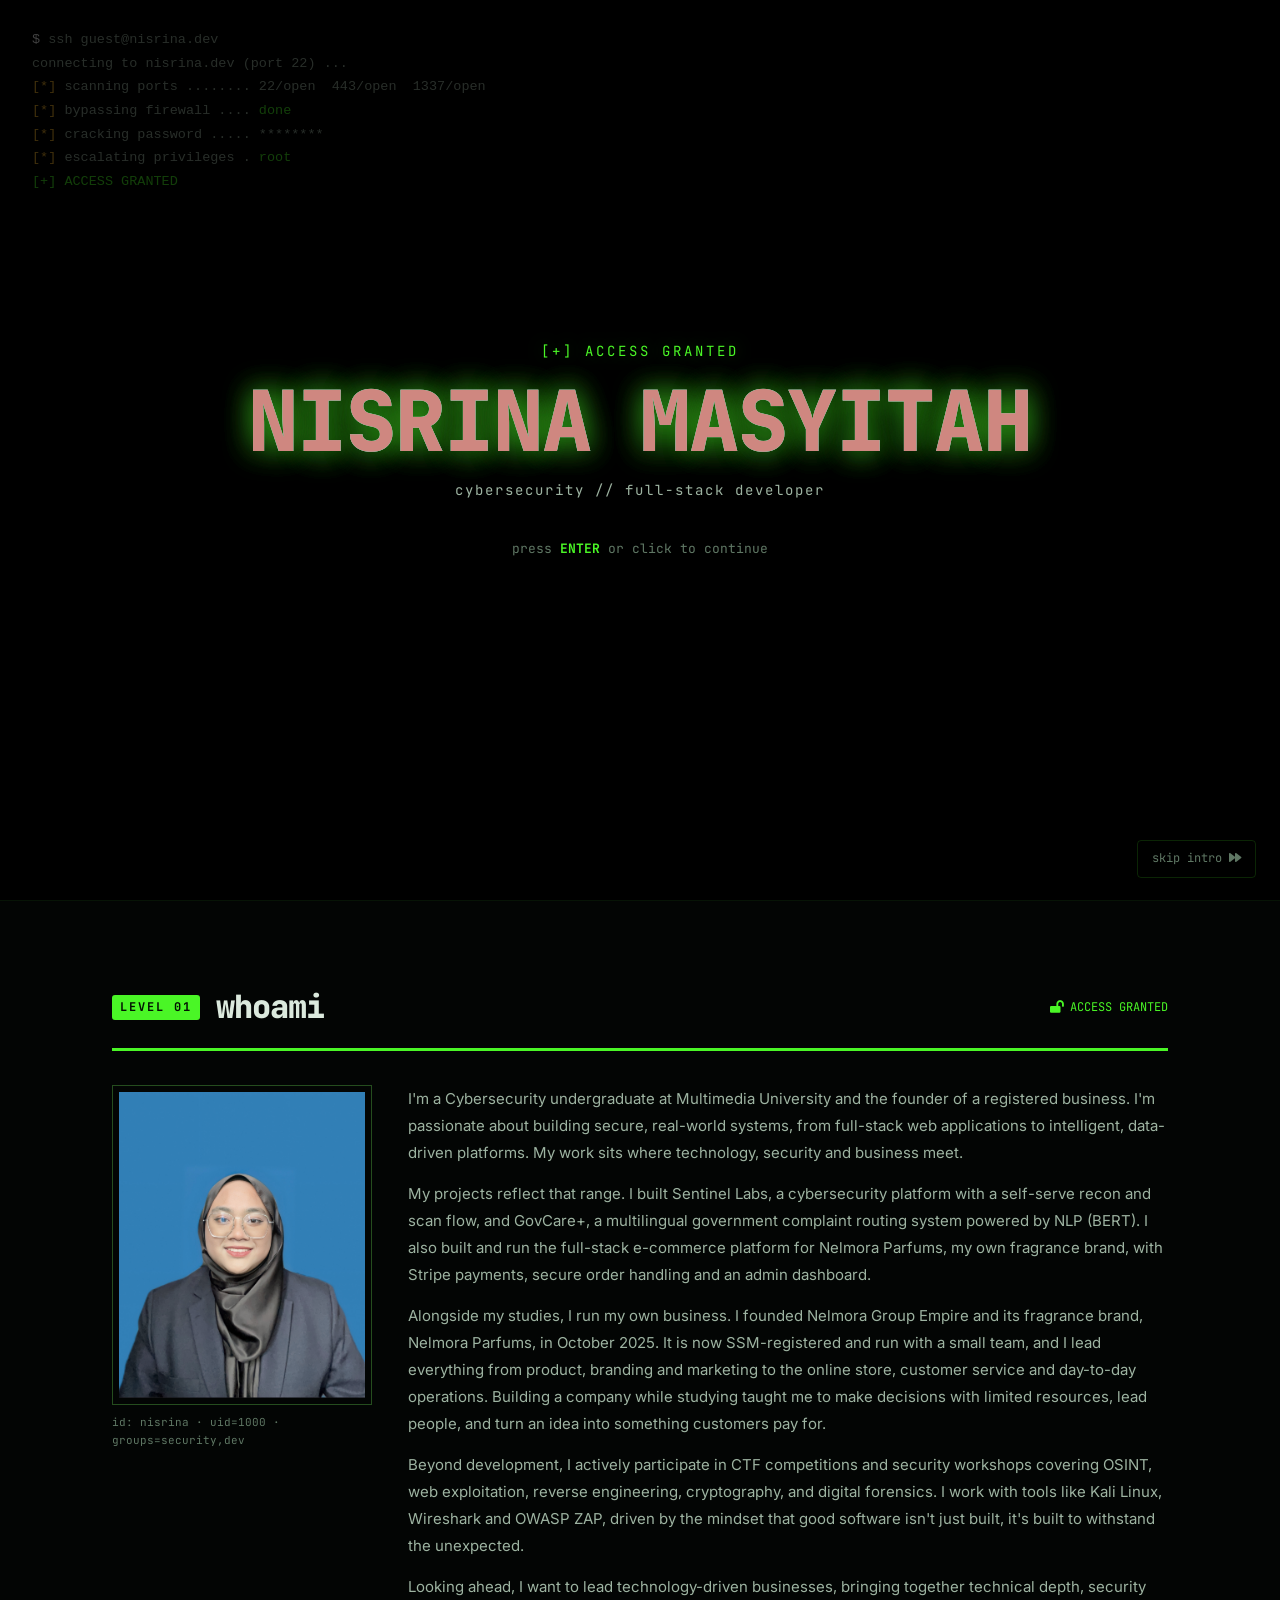
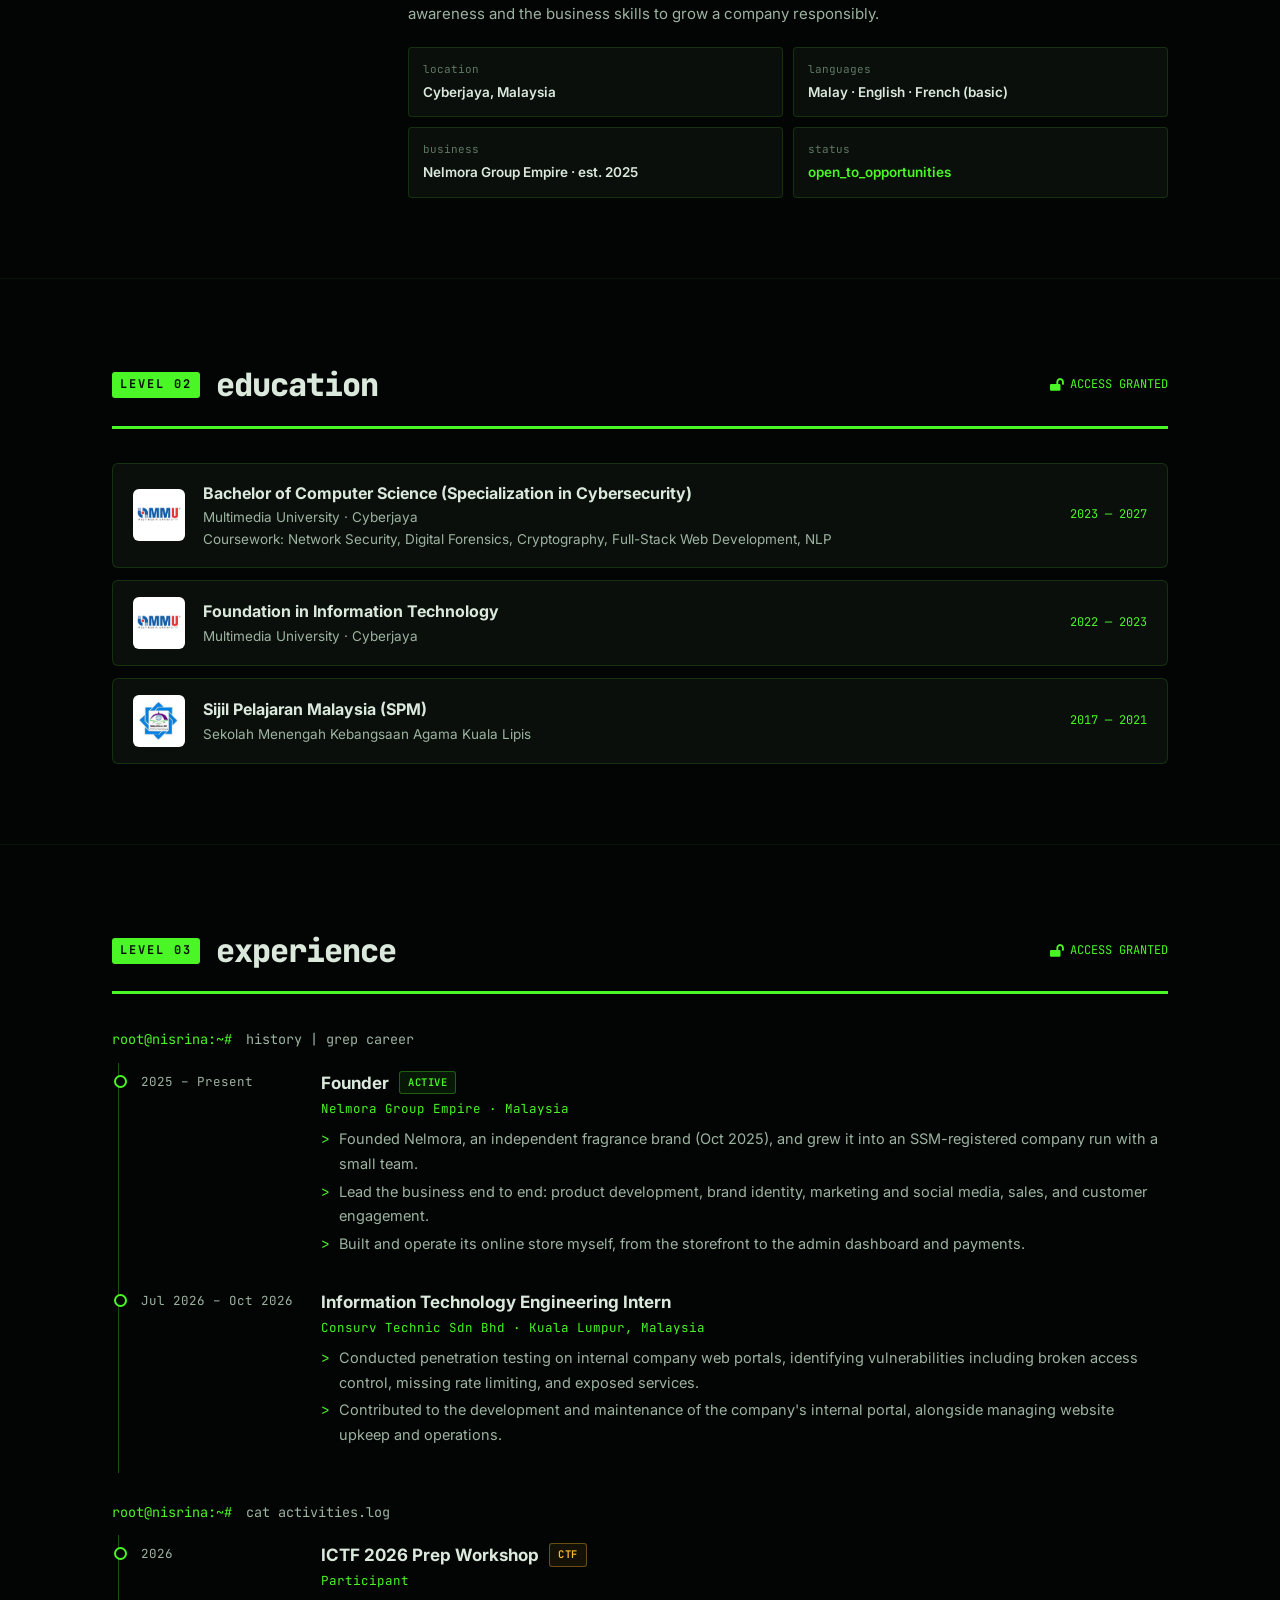
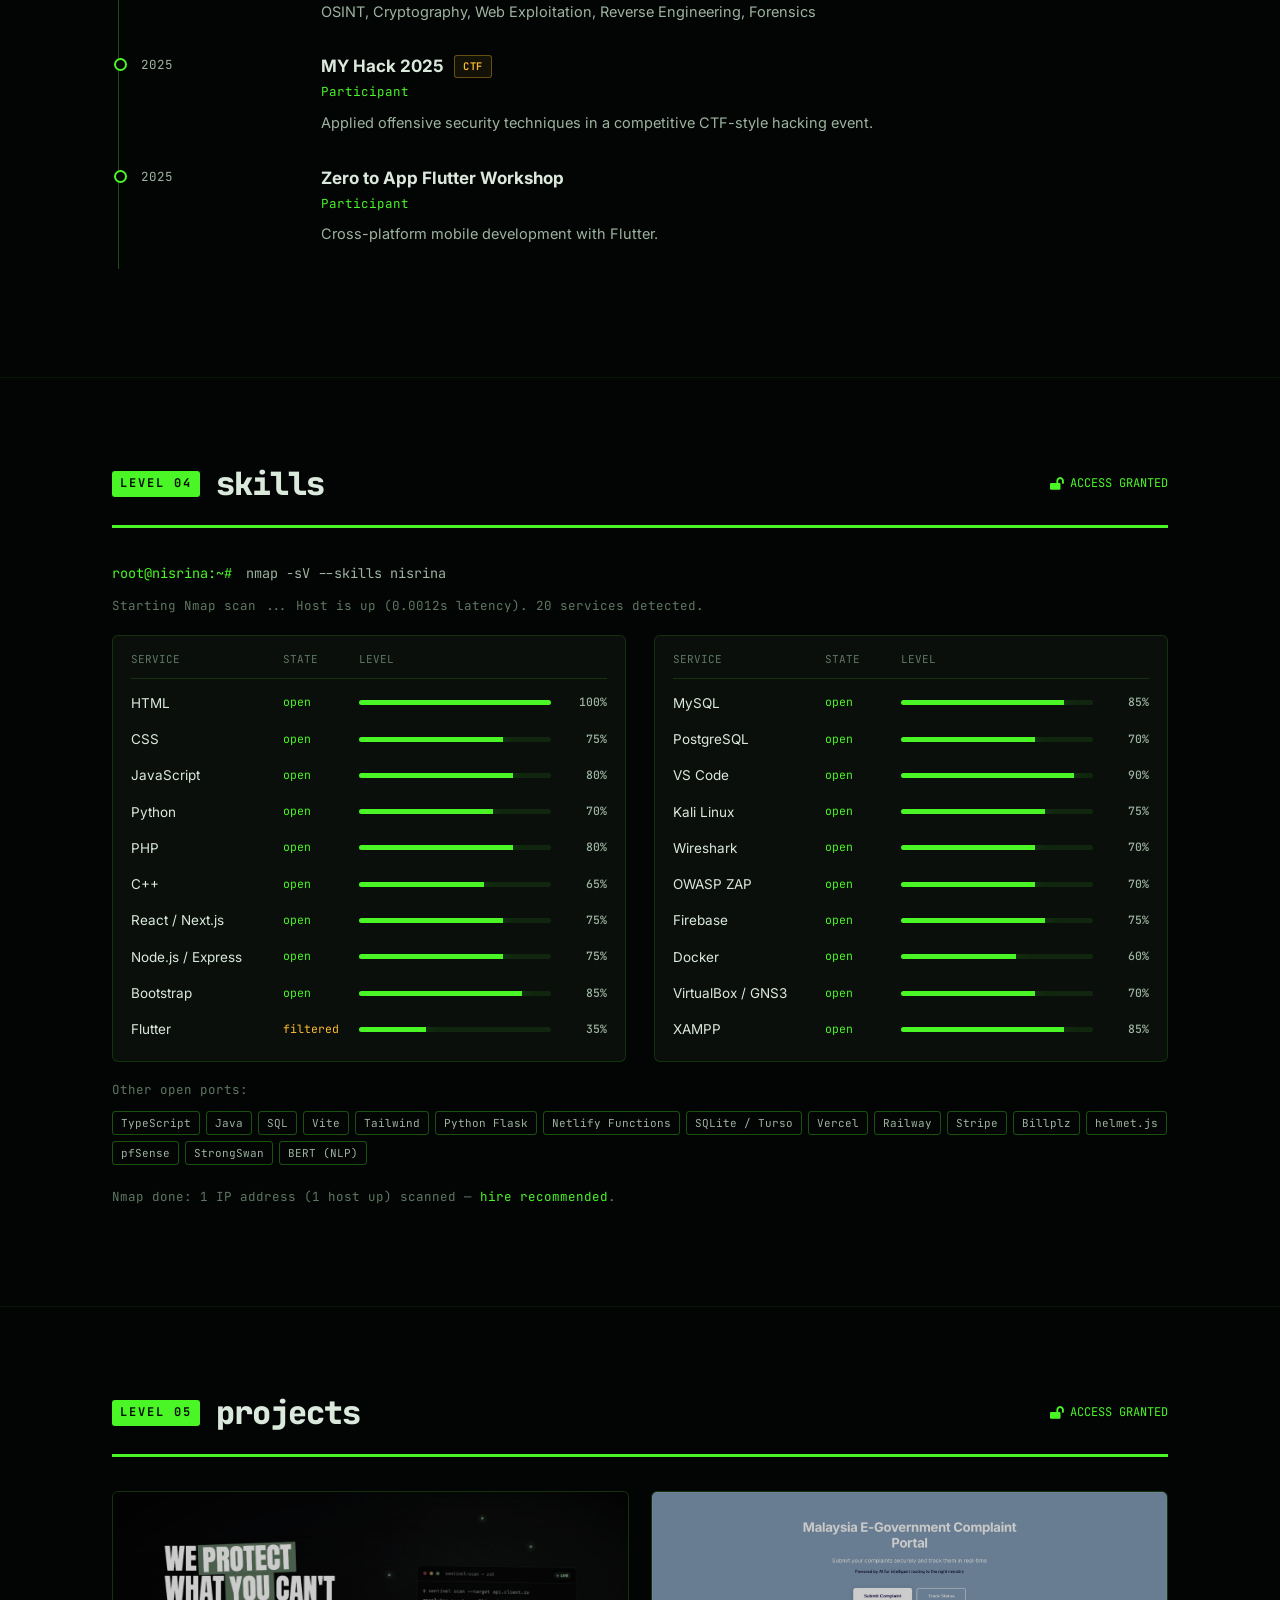
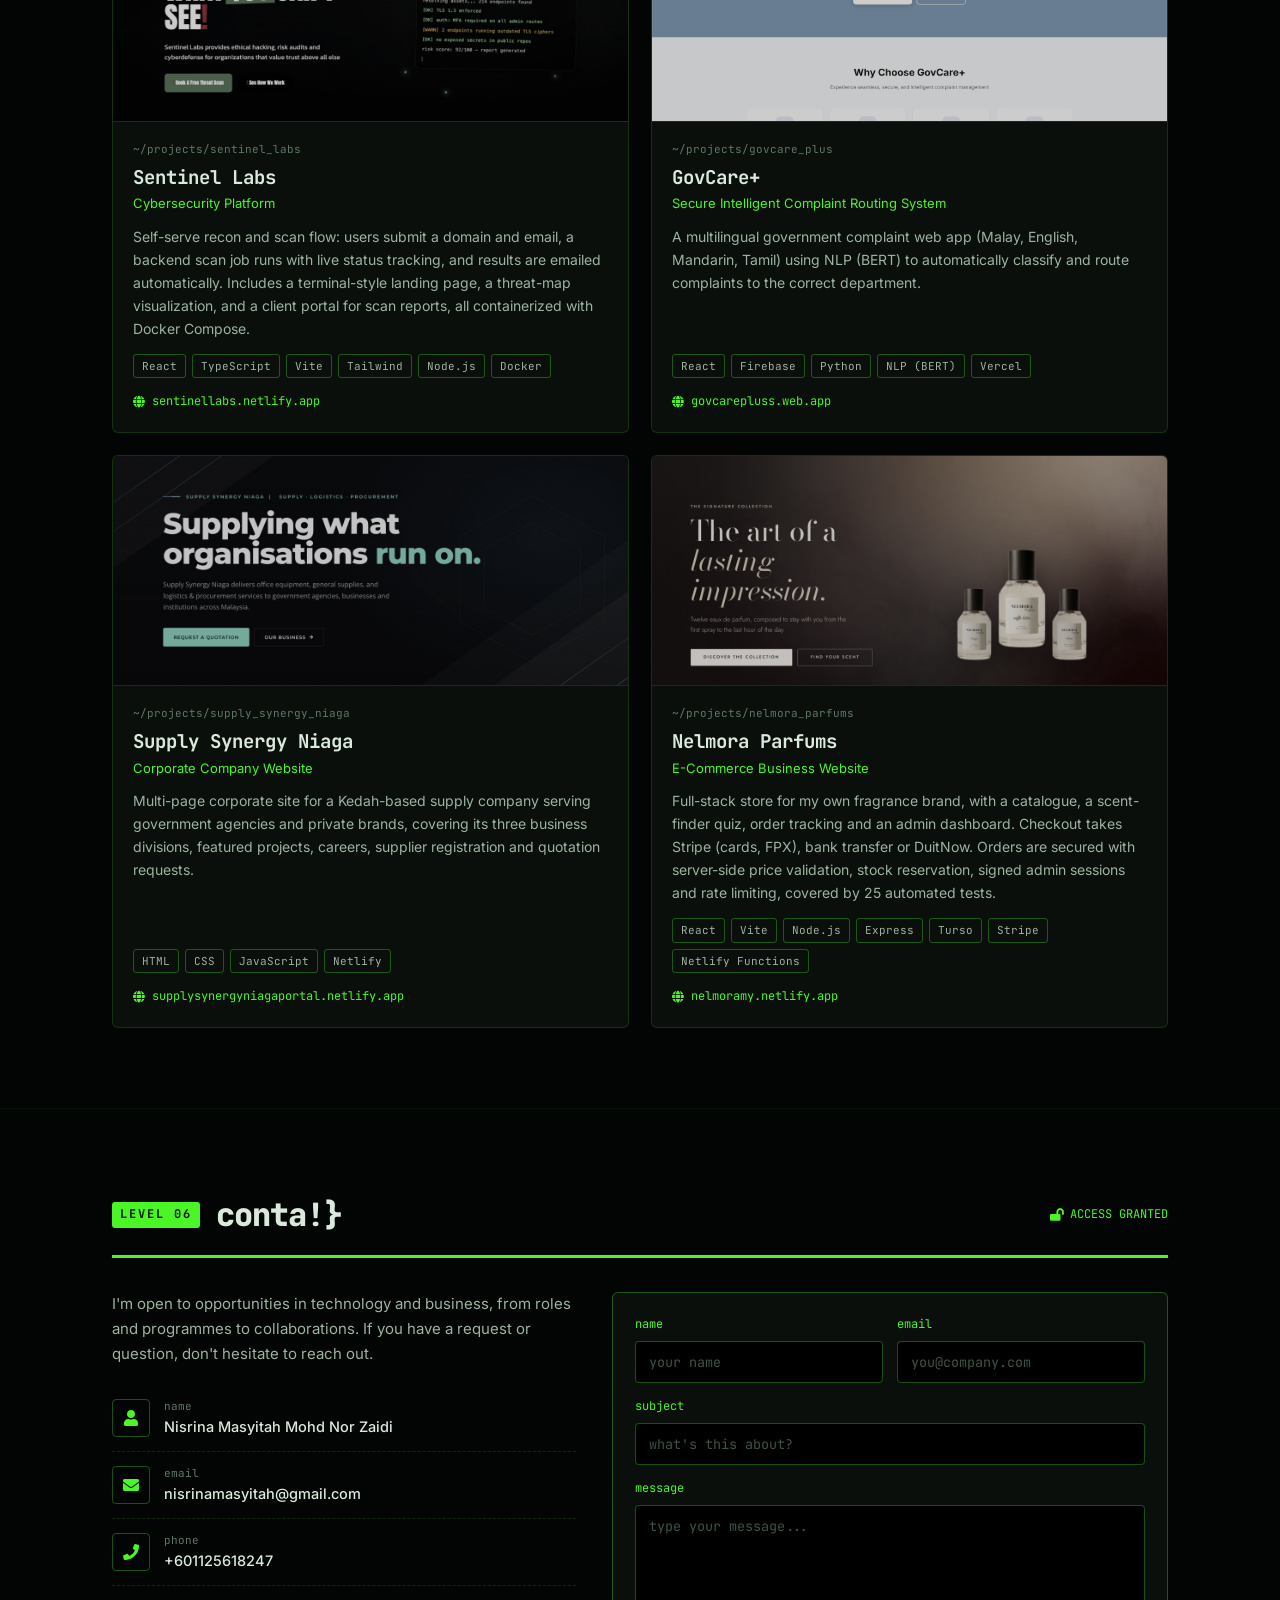
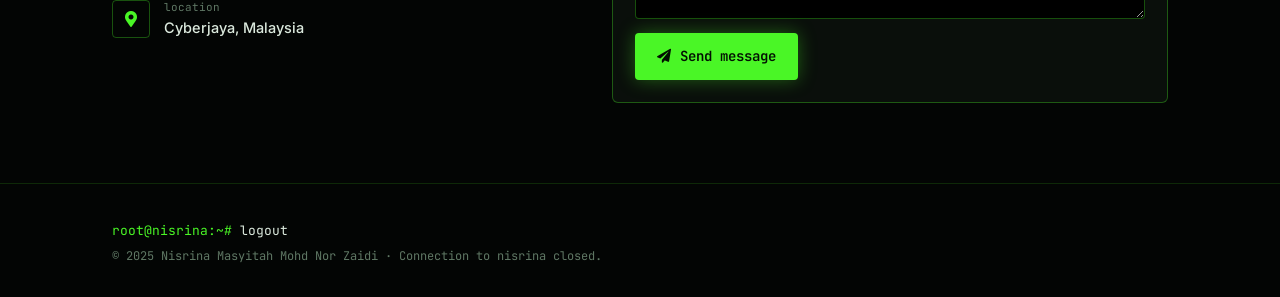
==== commit 22fa0fa2: "Reframe portfolio for MBA application" ====
--- a/index.html
+++ b/index.html
@@ -3,8 +3,8 @@
 <head>
     <meta charset="UTF-8">
     <meta name="viewport" content="width=device-width, initial-scale=1.0">
-    <title>Nisrina Masyitah — Cybersecurity & Full-Stack Developer</title>
-    <meta name="description" content="Nisrina Masyitah — Cybersecurity undergraduate and full-stack developer based in Cyberjaya, Malaysia.">
+    <title>Nisrina Masyitah — Founder, Cybersecurity & Full-Stack Developer</title>
+    <meta name="description" content="Nisrina Masyitah — founder of Nelmora Group Empire, cybersecurity undergraduate and full-stack developer based in Cyberjaya, Malaysia.">
     <link rel="stylesheet" href="https://cdnjs.cloudflare.com/ajax/libs/font-awesome/5.15.3/css/all.min.css"/>
     <link rel="stylesheet" href="ctf.css">
     <link rel="icon" href="image/N.ico">
@@ -53,9 +53,9 @@
             <p class="prompt"><span>root@nisrina:~#</span> cat welcome.txt</p>
             <h1 class="hero-name"><span class="glitch" data-text="Nisrina Masyitah">Nisrina Masyitah</span><span class="g">Mohd Nor Zaidi</span></h1>
             <p class="hero-role">&gt; <span id="role"></span><i class="cur">█</i></p>
-            <p class="hero-lead">Cybersecurity undergraduate at Multimedia University. I build secure, real-world full-stack applications — from e-commerce platforms to NLP-powered systems.</p>
+            <p class="hero-lead">Cybersecurity undergraduate at Multimedia University and founder of Nelmora Group Empire. I bring technology and business together, building secure, real-world products and the company that runs them.</p>
             <div class="btns">
-                <a href="#contact" class="btn btn-p"><i class="fas fa-paper-plane"></i> Hire me</a>
+                <a href="#contact" class="btn btn-p"><i class="fas fa-paper-plane"></i> Get in touch</a>
                 <a href="cvNM.pdf" target="_blank" class="btn btn-g"><i class="fas fa-download"></i> Download CV</a>
             </div>
             <div class="socials">
@@ -72,7 +72,7 @@
                 <img src="image/homepagepicture.jpg?v=2" alt="Nisrina Masyitah">
                 <div class="hp-scan"></div>
             </div>
-            <div class="hp-bottom"><i class="fas fa-shield-alt"></i> cybersecurity // full-stack</div>
+            <div class="hp-bottom"><i class="fas fa-shield-alt"></i> founder // cybersecurity // full-stack</div>
         </div>
     </div>
     <a href="#about" class="scroll-hint">scroll down <i class="fas fa-chevron-down"></i></a>
@@ -93,14 +93,16 @@
                 <span class="tagline">id: nisrina · uid=1000 · groups=security,dev</span>
             </div>
             <div class="ab-text">
-                <p>I'm a Cybersecurity undergraduate at Multimedia University, passionate about building secure, real-world systems from full-stack web applications to intelligent, data-driven platforms. My work sits at the intersection of software development and security.</p>
+                <p>I'm a Cybersecurity undergraduate at Multimedia University and the founder of a registered business. I'm passionate about building secure, real-world systems, from full-stack web applications to intelligent, data-driven platforms. My work sits where technology, security and business meet.</p>
                 <p>My projects reflect that range. I built Sentinel Labs, a cybersecurity platform with a self-serve recon and scan flow, and GovCare+, a multilingual government complaint routing system powered by NLP (BERT). I also built and run the full-stack e-commerce platform for Nelmora Parfums, my own fragrance brand, with Stripe payments, secure order handling and an admin dashboard.</p>
-                <p>Alongside my studies, I run my own business. I founded Nelmora Group Empire and its fragrance brand, Nelmora Parfums, in October 2025. It is now SSM-registered and run with a small team, and I handle everything from product and branding to the online store and day-to-day operations.</p>
+                <p>Alongside my studies, I run my own business. I founded Nelmora Group Empire and its fragrance brand, Nelmora Parfums, in October 2025. It is now SSM-registered and run with a small team, and I lead everything from product, branding and marketing to the online store, customer service and day-to-day operations. Building a company while studying taught me to make decisions with limited resources, lead people, and turn an idea into something customers pay for.</p>
                 <p>Beyond development, I actively participate in CTF competitions and security workshops covering OSINT, web exploitation, reverse engineering, cryptography, and digital forensics. I work with tools like Kali Linux, Wireshark and OWASP ZAP, driven by the mindset that good software isn't just built, it's built to withstand the unexpected.</p>
+                <p>Looking ahead, I want to lead technology-driven businesses, bringing together technical depth, security awareness and the business skills to grow a company responsibly.</p>
                 <div class="facts">
                     <div><span>location</span><b>Cyberjaya, Malaysia</b></div>
                     <div><span>languages</span><b>Malay · English · French (basic)</b></div>
-                    <div><span>status</span><b class="g">open_to_work · from Mar 2027</b></div>
+                    <div><span>business</span><b>Nelmora Group Empire · est. 2025</b></div>
+                    <div><span>status</span><b class="g">open_to_opportunities</b></div>
                 </div>
             </div>
         </div>
@@ -154,9 +156,9 @@
                         <h3>Founder <span class="pill g">active</span></h3>
                         <p class="xp-org">Nelmora Group Empire · Malaysia</p>
                         <ul>
-                            <li>Founded Nelmora, an independent fragrance brand (Oct 2025), now SSM-registered and run with a small team.</li>
-                            <li>Built and operate its online store, from the React storefront to the admin dashboard and payments.</li>
-                            <li>Manage product development, brand identity, social media and customer engagement.</li>
+                            <li>Founded Nelmora, an independent fragrance brand (Oct 2025), and grew it into an SSM-registered company run with a small team.</li>
+                            <li>Lead the business end to end: product development, brand identity, marketing and social media, sales, and customer engagement.</li>
+                            <li>Built and operate its online store myself, from the storefront to the admin dashboard and payments.</li>
                         </ul>
                     </div>
                 </div>
@@ -307,7 +309,7 @@
         <div class="lvl-bar"><i></i></div>
         <div class="lvl-body contact">
             <div>
-                <p class="ct-intro">I'm open to job opportunities, especially ambitious projects. If you have a request or question, don't hesitate to reach out.</p>
+                <p class="ct-intro">I'm open to opportunities in technology and business, from roles and programmes to collaborations. If you have a request or question, don't hesitate to reach out.</p>
                 <ul class="ct-list">
                     <li><i class="fas fa-user"></i><div><span>name</span><b>Nisrina Masyitah Mohd Nor Zaidi</b></div></li>
                     <li><i class="fas fa-envelope"></i><div><span>email</span><a href="https://mail.google.com/mail/?view=cm&to=nisrinamasyitah@gmail.com" target="_blank">nisrinamasyitah@gmail.com</a></div></li>
--- a/ctf.css
+++ b/ctf.css
@@ -160,7 +160,7 @@
 .ab-photo:hover img { filter: none; }
 .tagline { display: block; font-family: var(--mono); font-size: 11px; color: var(--muted); margin-top: 8px; }
 .ab-text p { color: var(--text-2); font-size: 15px; line-height: 1.8; margin-bottom: 14px; }
-.facts { display: grid; grid-template-columns: repeat(3, 1fr); gap: 10px; margin-top: 20px; }
+.facts { display: grid; grid-template-columns: repeat(2, 1fr); gap: 10px; margin-top: 20px; }
 .facts div { border: 1px solid var(--line); background: var(--card); padding: 12px 14px; border-radius: 4px; }
 .facts span { display: block; font-family: var(--mono); font-size: 11px; color: var(--muted); }
 .facts b { font-size: 13.5px; font-weight: 600; }
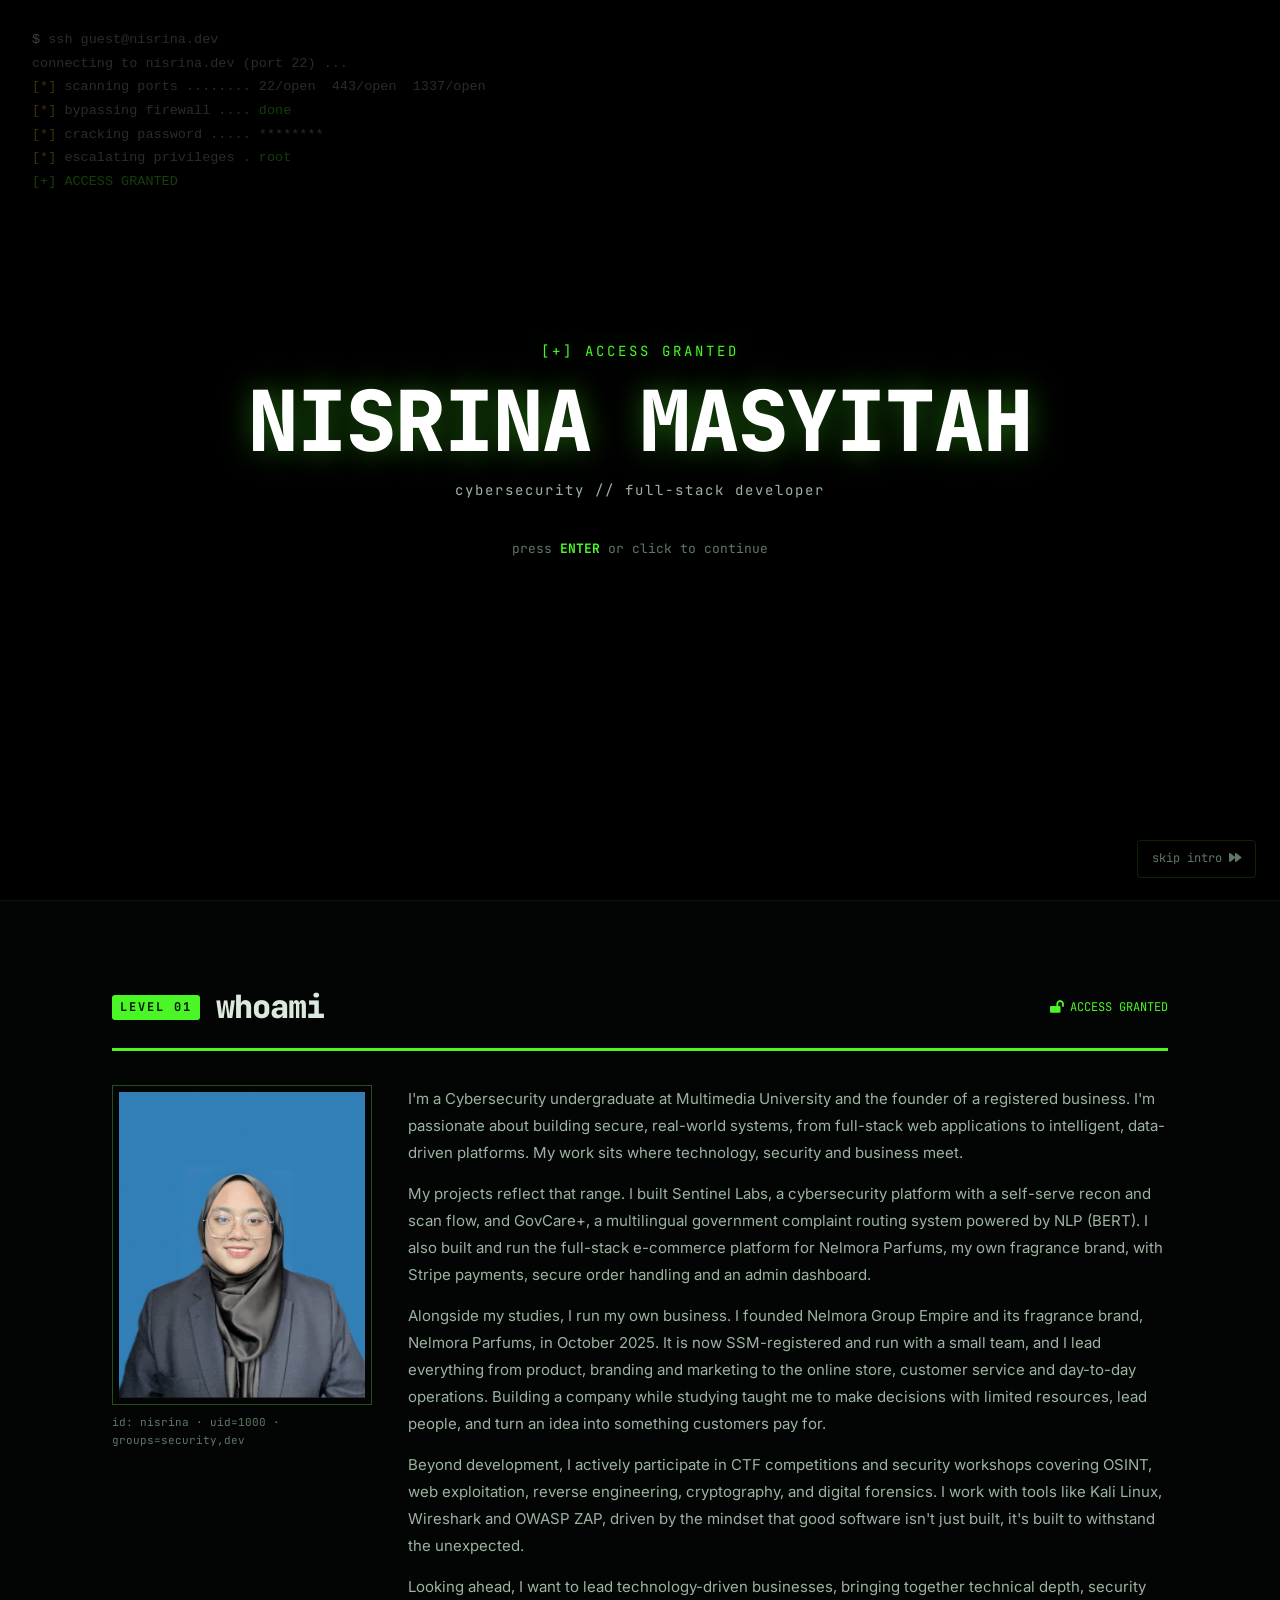
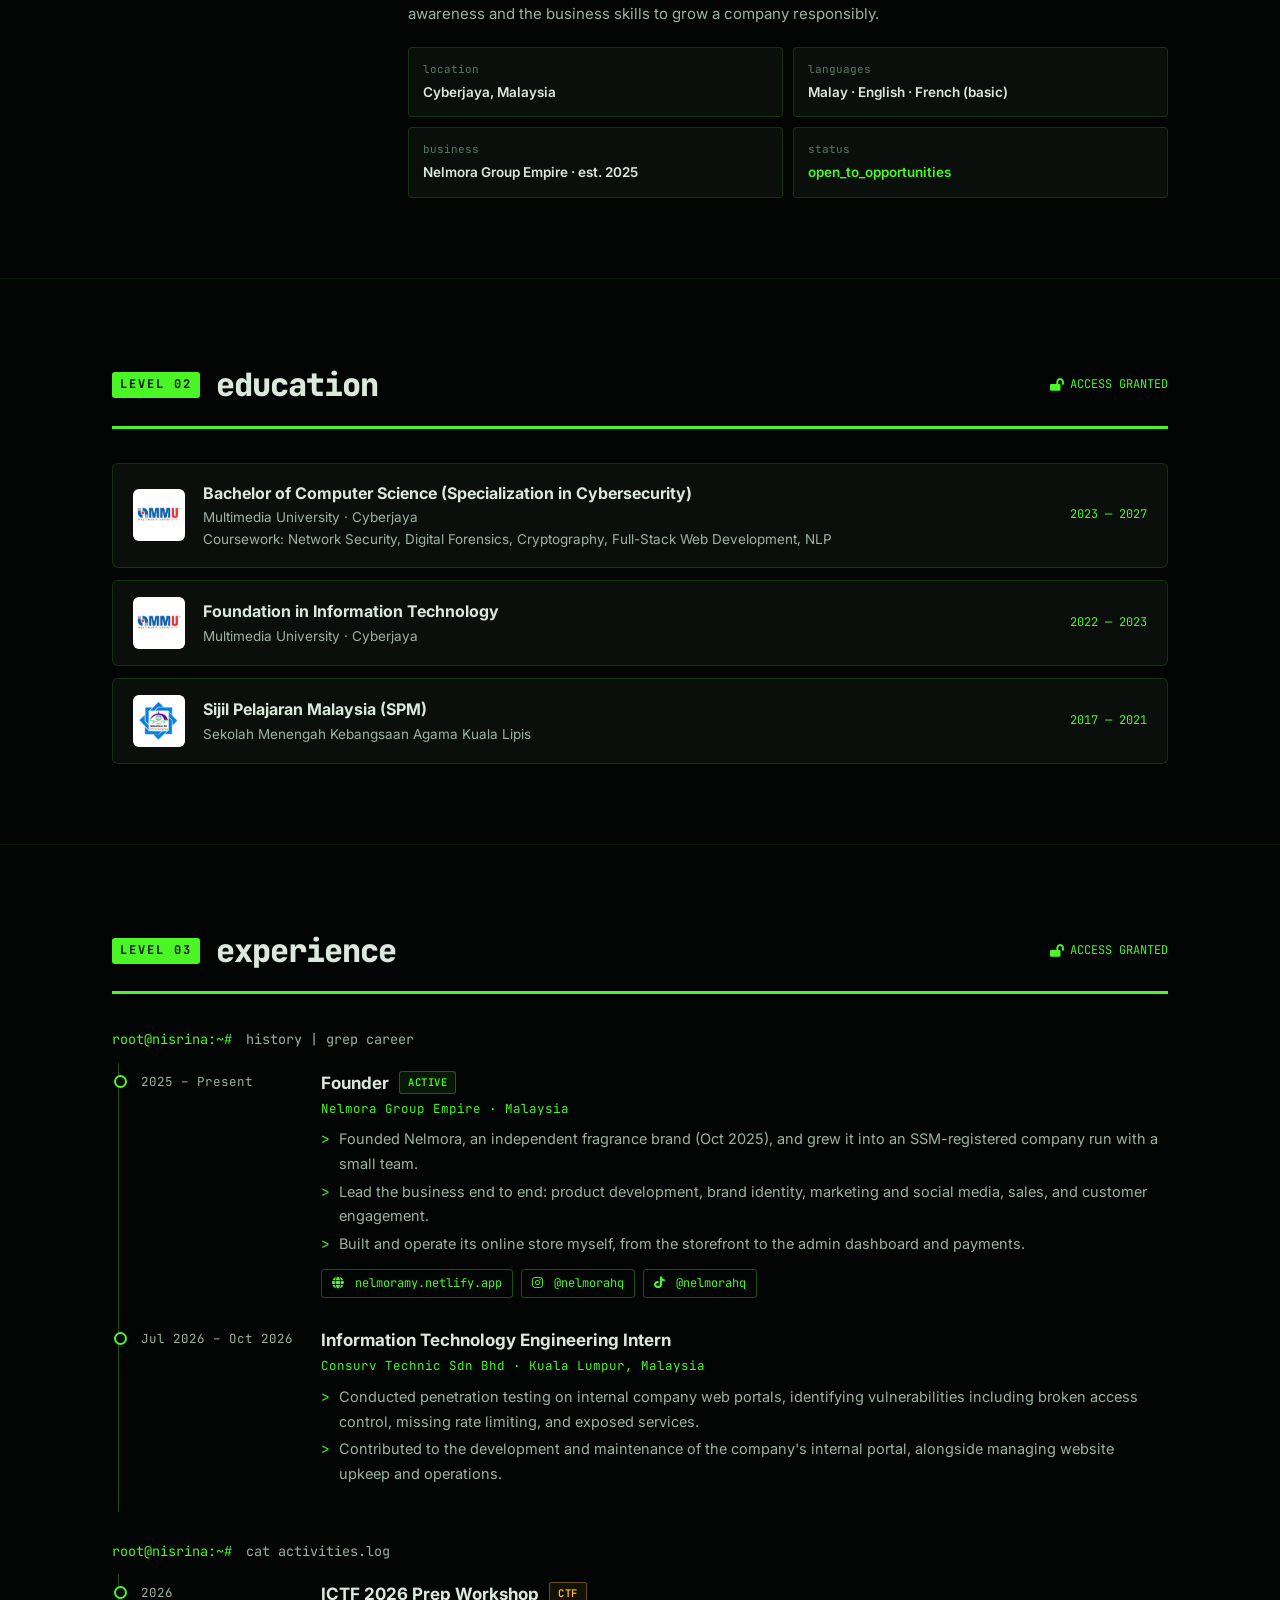
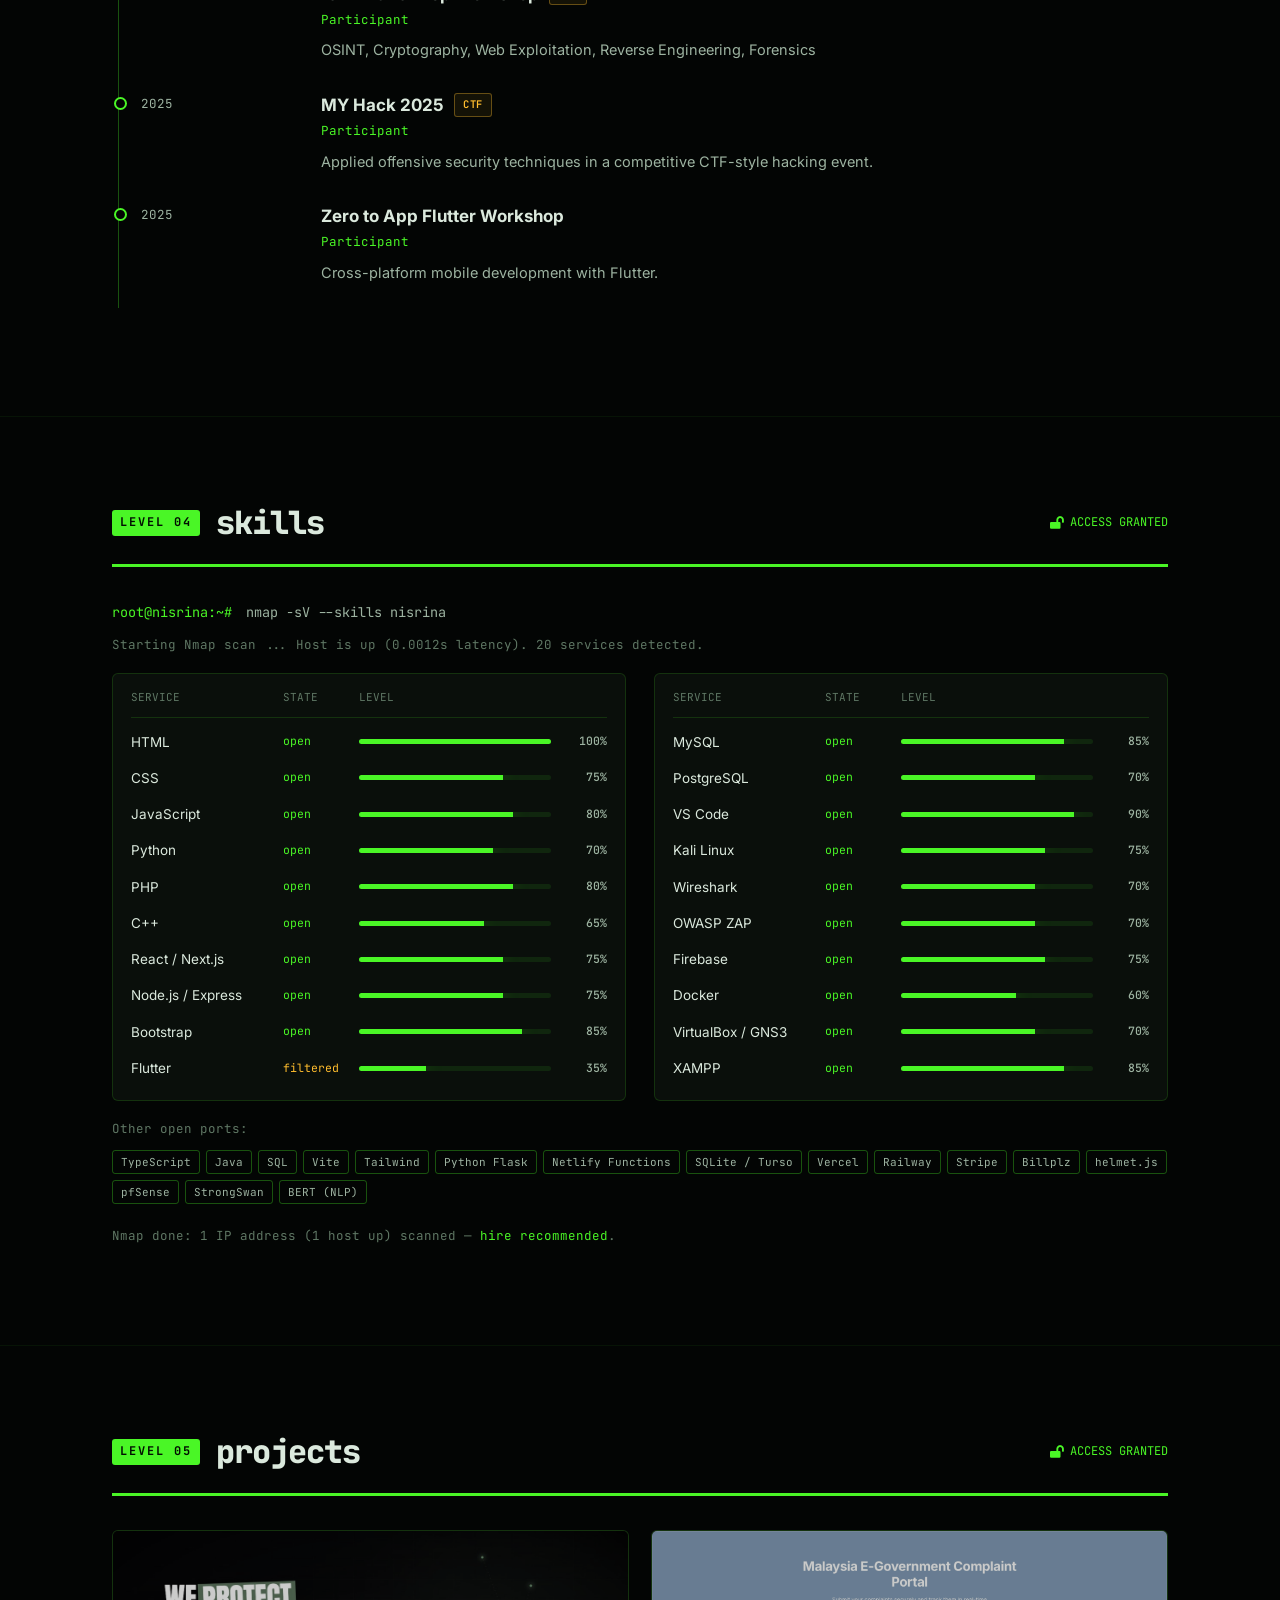
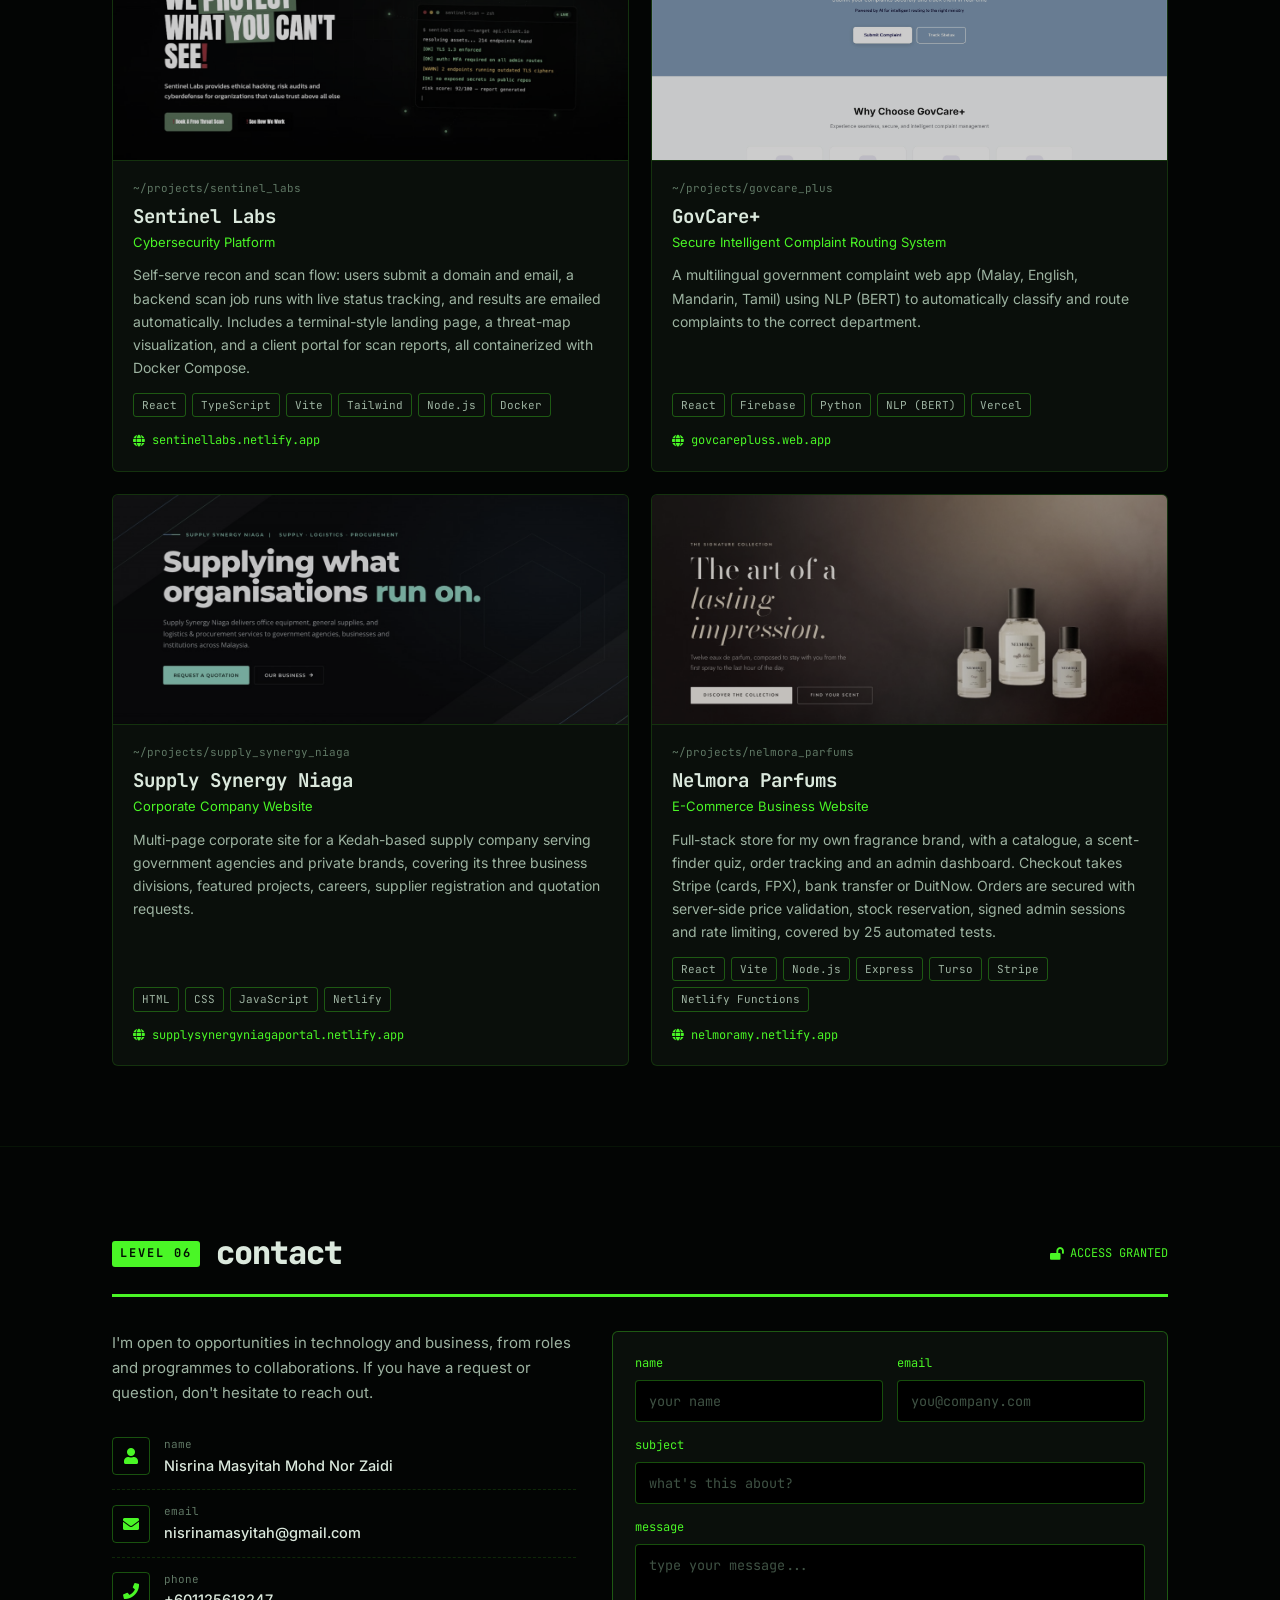
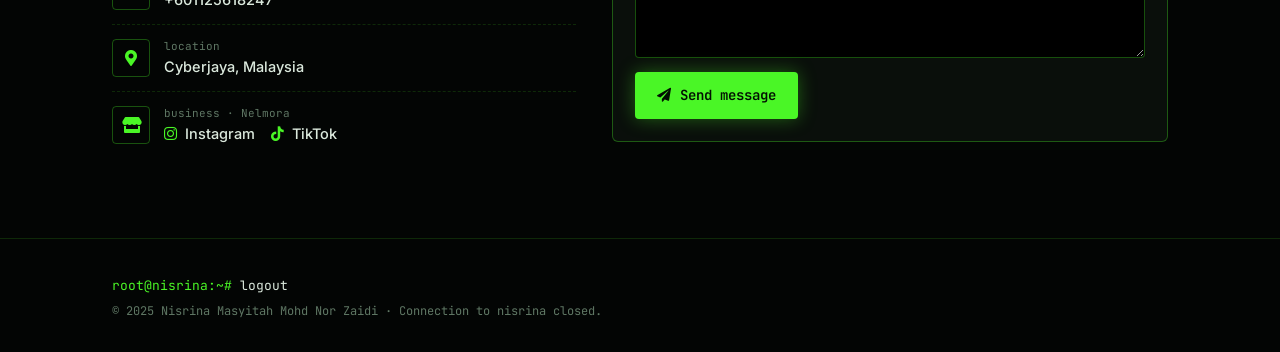
==== commit b0d5f93c: "Reframe portfolio for MBA and add Nelmora socials" ====
--- a/index.html
+++ b/index.html
@@ -160,6 +160,11 @@
                             <li>Lead the business end to end: product development, brand identity, marketing and social media, sales, and customer engagement.</li>
                             <li>Built and operate its online store myself, from the storefront to the admin dashboard and payments.</li>
                         </ul>
+                        <div class="xp-links">
+                            <a href="https://nelmoramy.netlify.app/" target="_blank" rel="noopener"><i class="fas fa-globe"></i> nelmoramy.netlify.app</a>
+                            <a href="https://www.instagram.com/nelmorahq" target="_blank" rel="noopener"><i class="fab fa-instagram"></i> @nelmorahq</a>
+                            <a href="https://www.tiktok.com/@nelmorahq" target="_blank" rel="noopener"><i class="fab fa-tiktok"></i> @nelmorahq</a>
+                        </div>
                     </div>
                 </div>
                 <div class="xp-row">
@@ -315,6 +320,7 @@
                     <li><i class="fas fa-envelope"></i><div><span>email</span><a href="https://mail.google.com/mail/?view=cm&to=nisrinamasyitah@gmail.com" target="_blank">nisrinamasyitah@gmail.com</a></div></li>
                     <li><i class="fas fa-phone"></i><div><span>phone</span><b>+601125618247</b></div></li>
                     <li><i class="fas fa-map-marker-alt"></i><div><span>location</span><b>Cyberjaya, Malaysia</b></div></li>
+                    <li><i class="fas fa-store"></i><div><span>business · Nelmora</span><p class="ct-biz"><a href="https://www.instagram.com/nelmorahq" target="_blank" rel="noopener"><i class="fab fa-instagram"></i> Instagram</a><a href="https://www.tiktok.com/@nelmorahq" target="_blank" rel="noopener"><i class="fab fa-tiktok"></i> TikTok</a></p></div></li>
                 </ul>
             </div>
             <form class="form" action="https://formsubmit.co/nisrinamasyitah@gmail.com" method="POST">
--- a/ctf.css
+++ b/ctf.css
@@ -264,6 +264,12 @@
 .ct-list span { font-family: var(--mono); font-size: 11px; color: var(--muted); }
 .ct-list b, .ct-list a { font-size: 14.5px; font-weight: 500; overflow-wrap: anywhere; }
 .ct-list a:hover { color: var(--g); }
+.ct-list .ct-biz { display: flex; flex-wrap: wrap; gap: 16px; }
+.ct-list .ct-biz i { width: auto; height: auto; border: 0; display: inline; margin-right: 4px; }
+.xp-links { display: flex; flex-wrap: wrap; gap: 8px; margin-top: 12px; }
+.xp-links a { font-family: var(--mono); font-size: 12px; color: var(--g); border: 1px solid var(--line-2); padding: 4px 10px; border-radius: 3px; transition: border-color .2s, background .2s; }
+.xp-links a:hover { border-color: var(--g); background: rgba(74, 246, 38, .08); }
+.xp-links i { margin-right: 4px; }
 .form { display: flex; flex-direction: column; gap: 14px; border: 1px solid var(--line-2); background: var(--card); border-radius: 6px; padding: 22px; }
 .row2 { display: grid; grid-template-columns: 1fr 1fr; gap: 14px; }
 .form label { display: flex; flex-direction: column; gap: 6px; font-family: var(--mono); font-size: 12px; color: var(--g); }
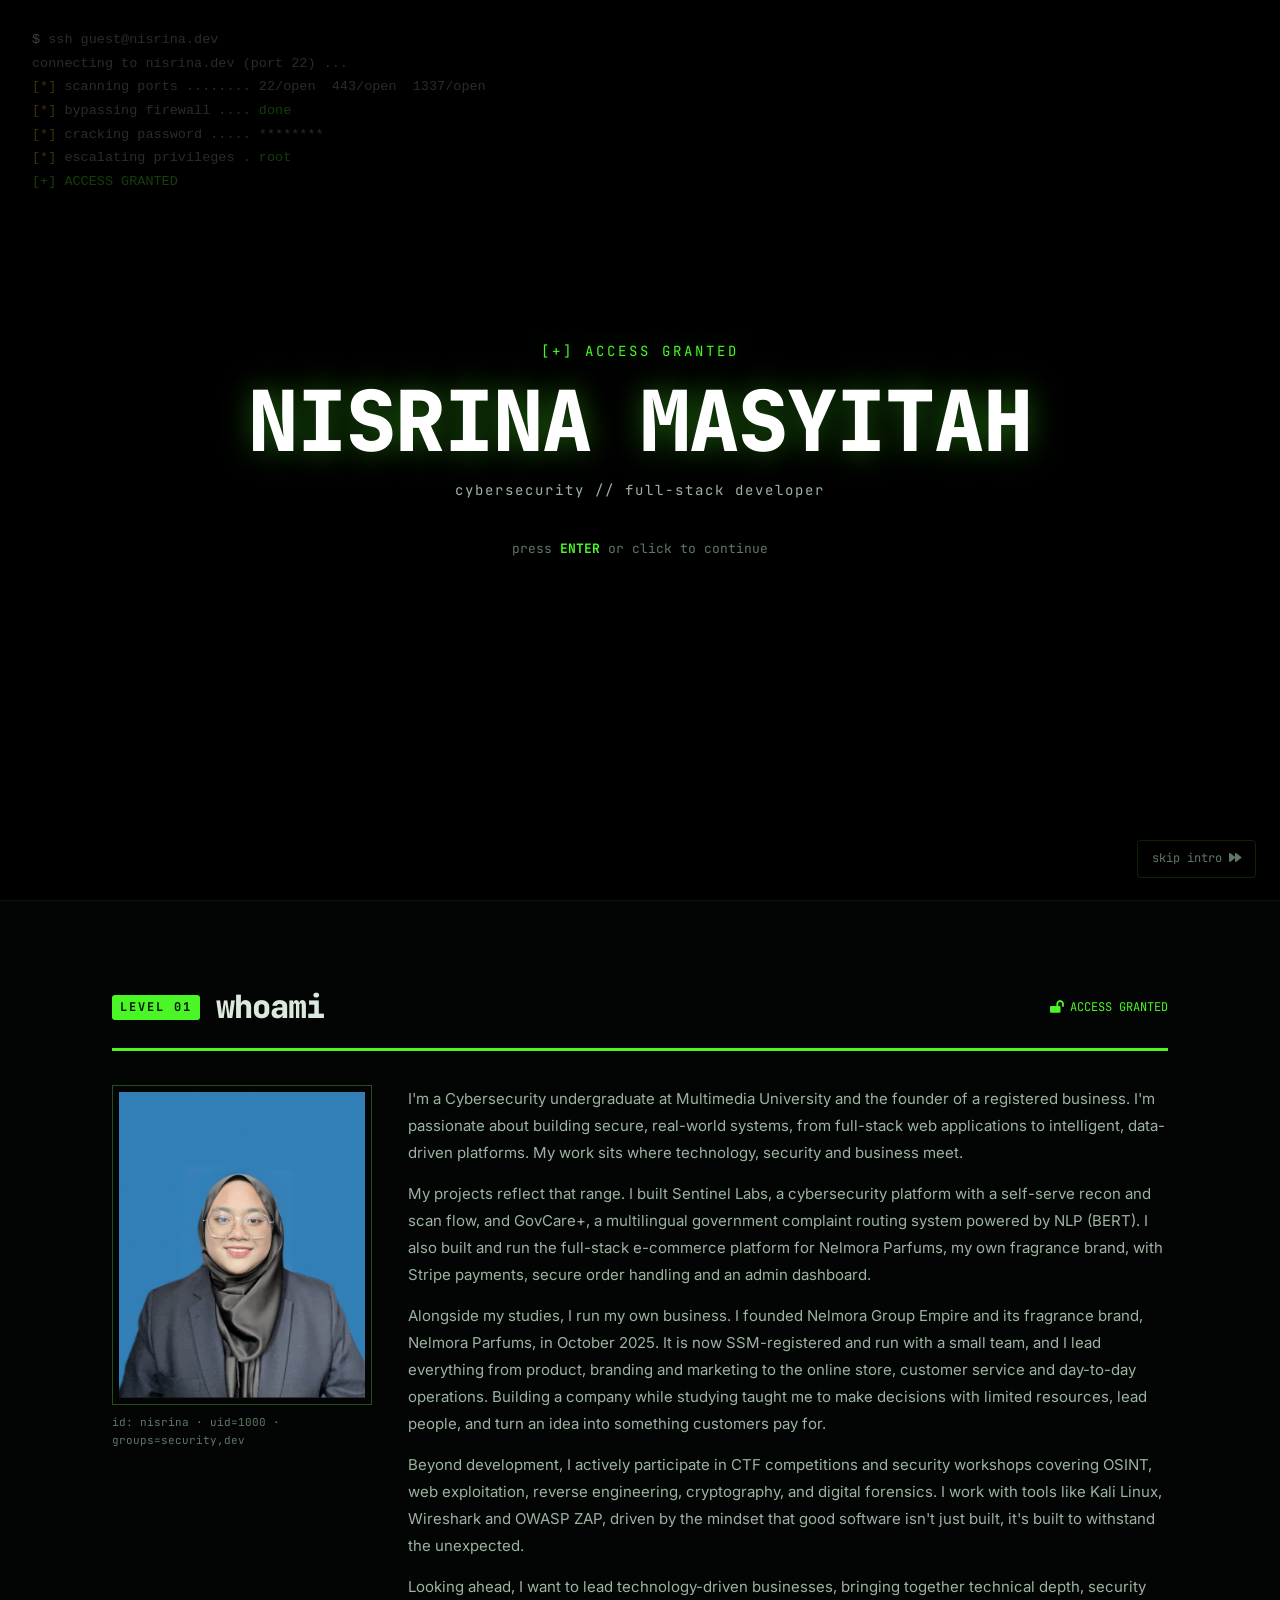
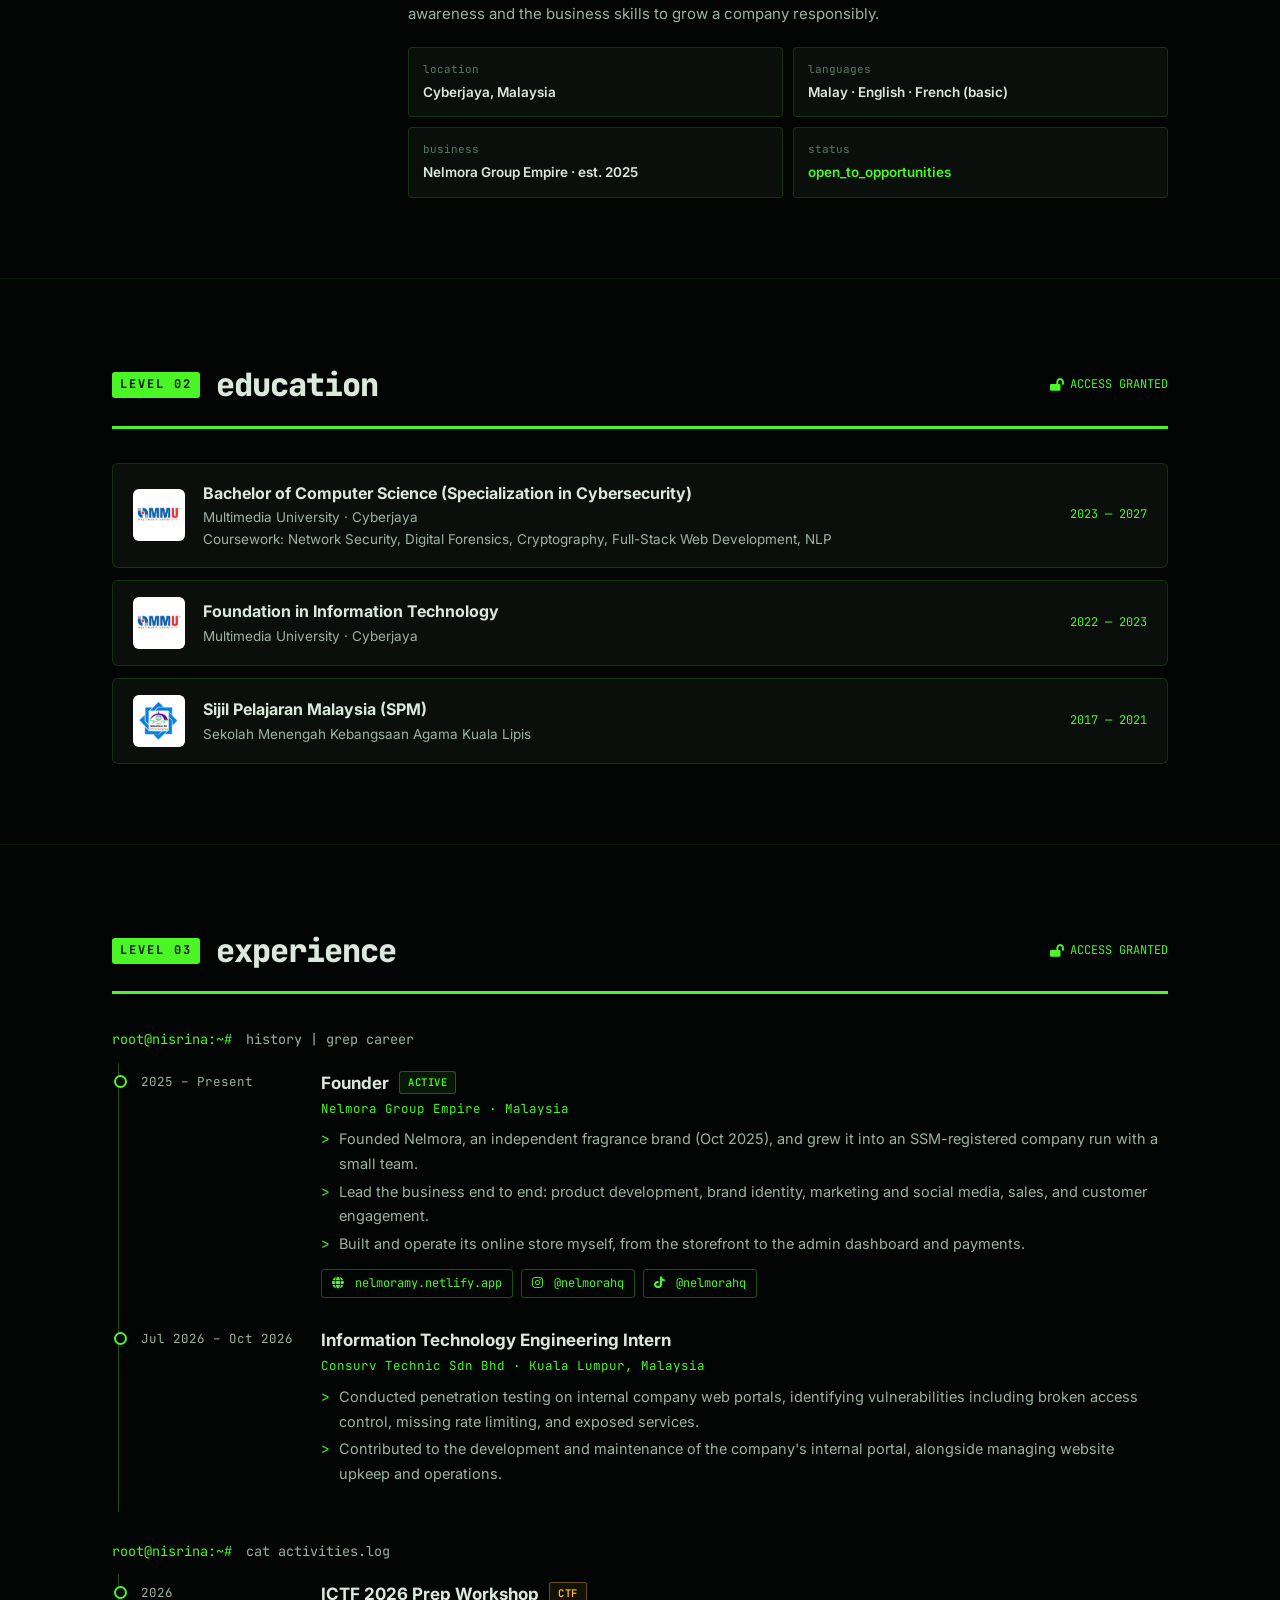
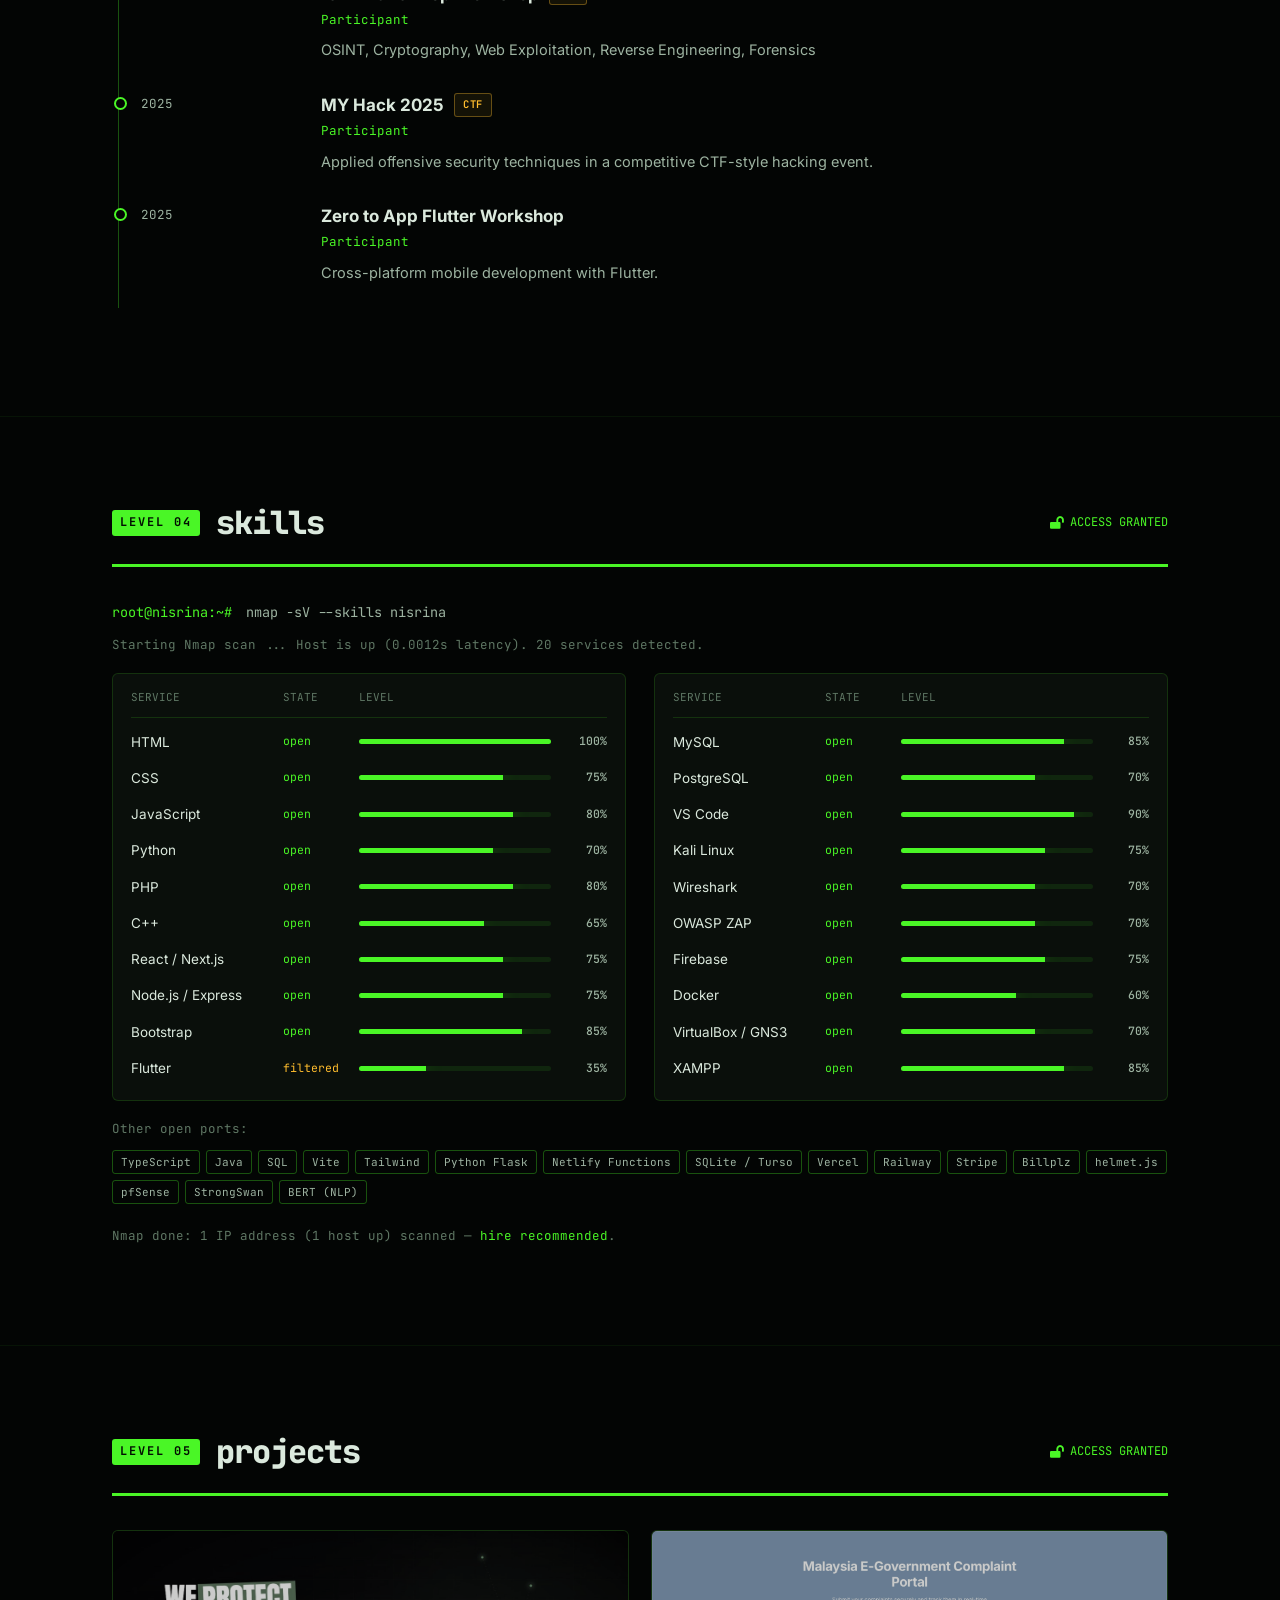
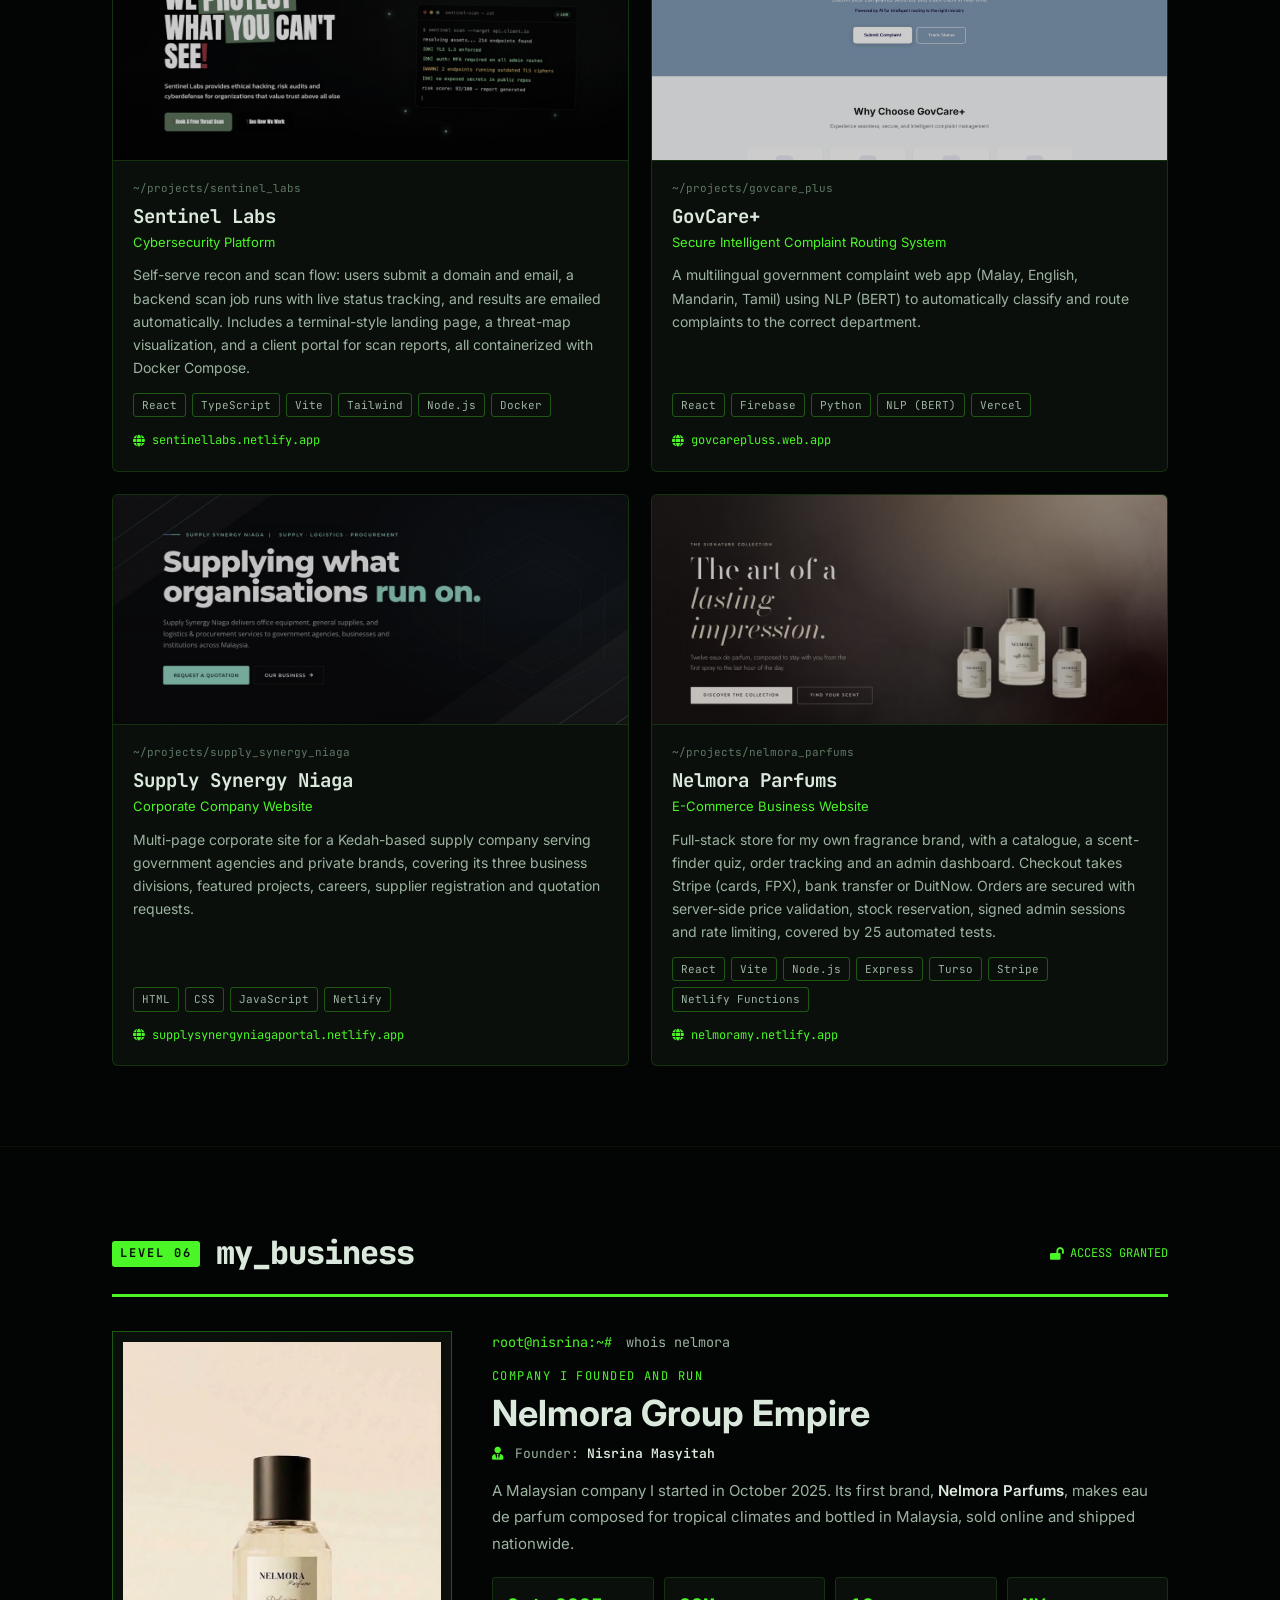
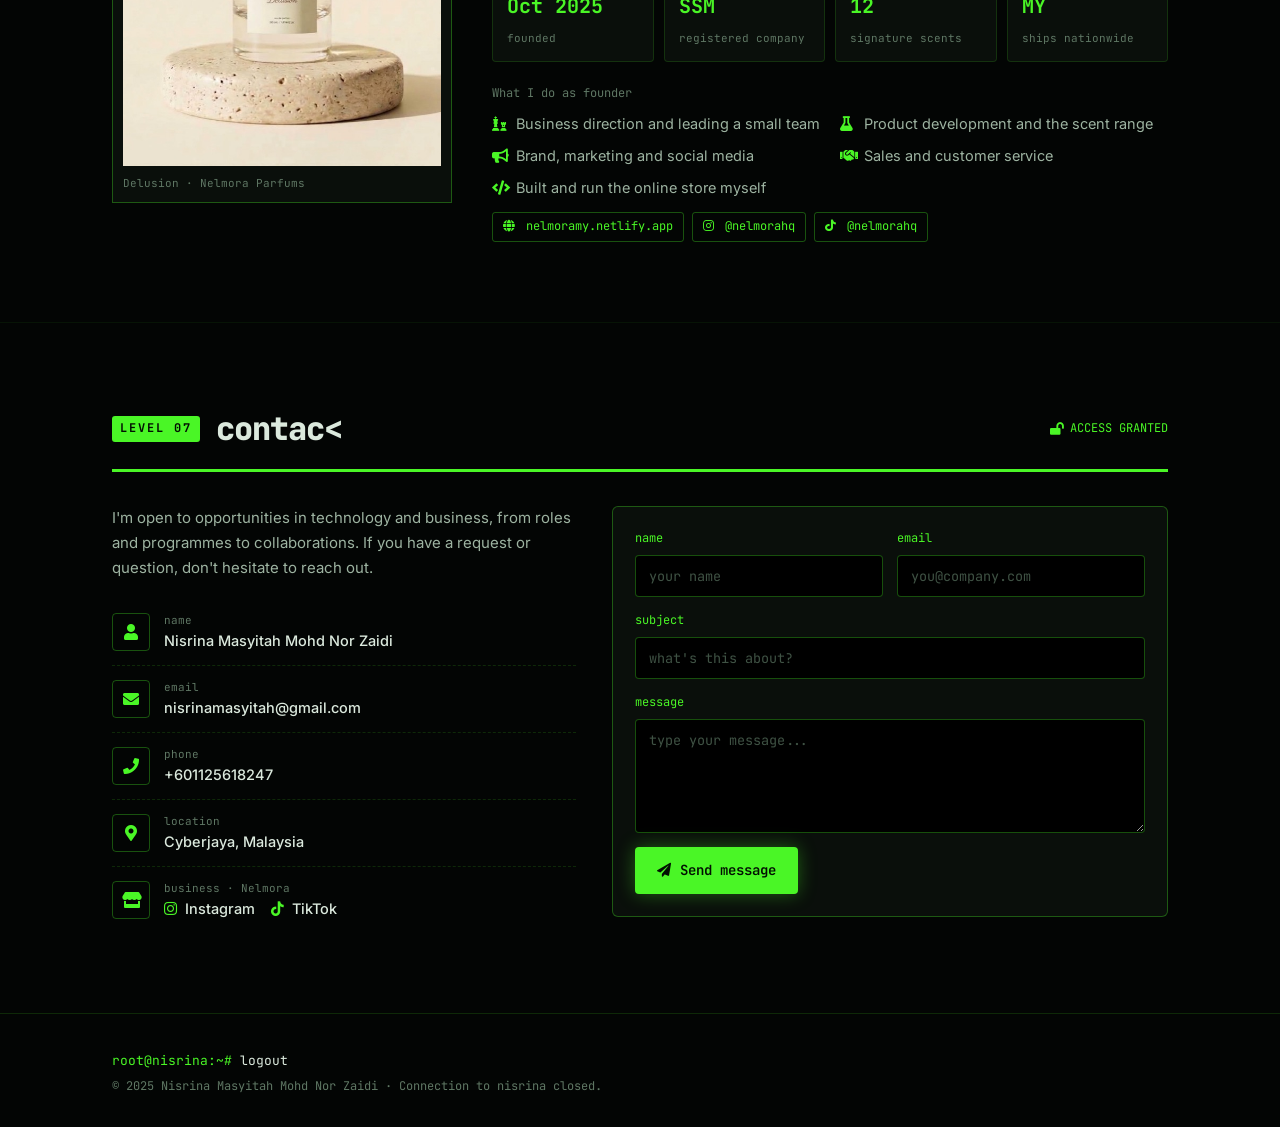
==== commit 1e7dace0: "Add business section and reframe portfolio for MBA" ====
--- a/index.html
+++ b/index.html
@@ -34,6 +34,7 @@
             <a href="#experience">Experience</a>
             <a href="#skills">Skills</a>
             <a href="#projects">Projects</a>
+            <a href="#business">Business</a>
             <a href="#contact">Contact</a>
         </nav>
         <div class="hdr-right">
@@ -303,11 +304,55 @@
     </div>
 </section>
 
-<!-- ─── level 06: contact ────────────────────── -->
+<!-- ─── level 06: business ───────────────────── -->
+<section class="level" id="business">
+    <div class="wrap">
+        <div class="lvl-head">
+            <span class="lvl-no">LEVEL 06</span>
+            <h2 data-decrypt>my_business</h2>
+            <span class="lvl-state"><i class="fas fa-lock"></i> <em>LOCKED</em></span>
+        </div>
+        <div class="lvl-bar"><i></i></div>
+        <div class="lvl-body biz">
+            <div class="biz-img">
+                <img src="image/nelmora-product.jpg" alt="Delusion eau de parfum by Nelmora Parfums">
+                <span class="biz-cap">Delusion · Nelmora Parfums</span>
+            </div>
+            <div class="biz-body">
+                <p class="cmd"><span>root@nisrina:~#</span> whois nelmora</p>
+                <p class="biz-kicker">Company I founded and run</p>
+                <h3 class="biz-name">Nelmora Group Empire</h3>
+                <p class="biz-owner"><i class="fas fa-user-tie"></i> Founder: <b>Nisrina Masyitah</b></p>
+                <p class="biz-lead">A Malaysian company I started in October 2025. Its first brand, <b>Nelmora Parfums</b>, makes eau de parfum composed for tropical climates and bottled in Malaysia, sold online and shipped nationwide.</p>
+                <div class="biz-stats">
+                    <div><b>Oct 2025</b><span>founded</span></div>
+                    <div><b>SSM</b><span>registered company</span></div>
+                    <div><b>12</b><span>signature scents</span></div>
+                    <div><b>MY</b><span>ships nationwide</span></div>
+                </div>
+                <p class="biz-sub">What I do as founder</p>
+                <ul class="biz-roles">
+                    <li><i class="fas fa-chess"></i> Business direction and leading a small team</li>
+                    <li><i class="fas fa-flask"></i> Product development and the scent range</li>
+                    <li><i class="fas fa-bullhorn"></i> Brand, marketing and social media</li>
+                    <li><i class="fas fa-handshake"></i> Sales and customer service</li>
+                    <li><i class="fas fa-code"></i> Built and run the online store myself</li>
+                </ul>
+                <div class="xp-links">
+                    <a href="https://nelmoramy.netlify.app/" target="_blank" rel="noopener"><i class="fas fa-globe"></i> nelmoramy.netlify.app</a>
+                    <a href="https://www.instagram.com/nelmorahq" target="_blank" rel="noopener"><i class="fab fa-instagram"></i> @nelmorahq</a>
+                    <a href="https://www.tiktok.com/@nelmorahq" target="_blank" rel="noopener"><i class="fab fa-tiktok"></i> @nelmorahq</a>
+                </div>
+            </div>
+        </div>
+    </div>
+</section>
+
+<!-- ─── level 07: contact ────────────────────── -->
 <section class="level" id="contact">
     <div class="wrap">
         <div class="lvl-head">
-            <span class="lvl-no">LEVEL 06</span>
+            <span class="lvl-no">LEVEL 07</span>
             <h2 data-decrypt>contact</h2>
             <span class="lvl-state"><i class="fas fa-lock"></i> <em>LOCKED</em></span>
         </div>
--- a/ctf.css
+++ b/ctf.css
@@ -229,6 +229,33 @@
 .pj-sub { font-size: 13px; color: var(--g); margin-bottom: 10px; }
 .pj-body > p:not(.pj-path):not(.pj-sub) { font-size: 14px; color: var(--text-2); margin-bottom: 14px; flex: 1; }
 .tags { display: flex; flex-wrap: wrap; gap: 6px; }
+/* business */
+.biz { display: grid; grid-template-columns: 340px 1fr; gap: 40px; align-items: start; }
+.biz-img { position: relative; border: 1px solid var(--line-2); padding: 10px; background: var(--card); }
+.biz-img img { display: block; width: 100%; aspect-ratio: 3 / 4; object-fit: cover; }
+.biz-cap { display: block; font-family: var(--mono); font-size: 11px; color: var(--muted); margin-top: 8px; }
+.biz-body .cmd { margin-bottom: 14px; }
+.biz-kicker { font-family: var(--mono); font-size: 12px; color: var(--g); text-transform: uppercase; letter-spacing: .12em; }
+.biz-name { font-size: clamp(26px, 4vw, 36px); line-height: 1.15; margin: 6px 0 8px; }
+.biz-owner { font-family: var(--mono); font-size: 13px; color: var(--text-2); margin-bottom: 14px; }
+.biz-owner i { color: var(--g); margin-right: 4px; }
+.biz-owner b { color: var(--text); font-weight: 600; }
+.biz-lead { color: var(--text-2); font-size: 15px; line-height: 1.75; margin-bottom: 20px; }
+.biz-lead b { color: var(--text); font-weight: 600; }
+.biz-stats { display: grid; grid-template-columns: repeat(4, 1fr); gap: 10px; margin-bottom: 22px; }
+.biz-stats div { border: 1px solid var(--line); background: var(--card); padding: 12px 14px; border-radius: 4px; }
+.biz-stats b { display: block; font-family: var(--mono); font-size: 20px; color: var(--g); }
+.biz-stats span { font-family: var(--mono); font-size: 11px; color: var(--muted); }
+.biz-sub { font-family: var(--mono); font-size: 12px; color: var(--muted); margin-bottom: 8px; }
+.biz-roles { list-style: none; display: grid; grid-template-columns: repeat(2, 1fr); gap: 8px 20px; margin-bottom: 6px; }
+.biz-roles li { color: var(--text-2); font-size: 14.5px; }
+.biz-roles i { color: var(--g); width: 20px; }
+@media (max-width: 900px) {
+    .biz { grid-template-columns: 1fr; gap: 24px; }
+    .biz-img { max-width: 340px; }
+    .biz-stats { grid-template-columns: repeat(2, 1fr); }
+    .biz-roles { grid-template-columns: 1fr; }
+}
 .more-skills { margin: -8px 0 22px; }
 .tags span { font-family: var(--mono); font-size: 11px; color: var(--text-2); border: 1px solid var(--line-2); padding: 2px 8px; border-radius: 3px; }
 
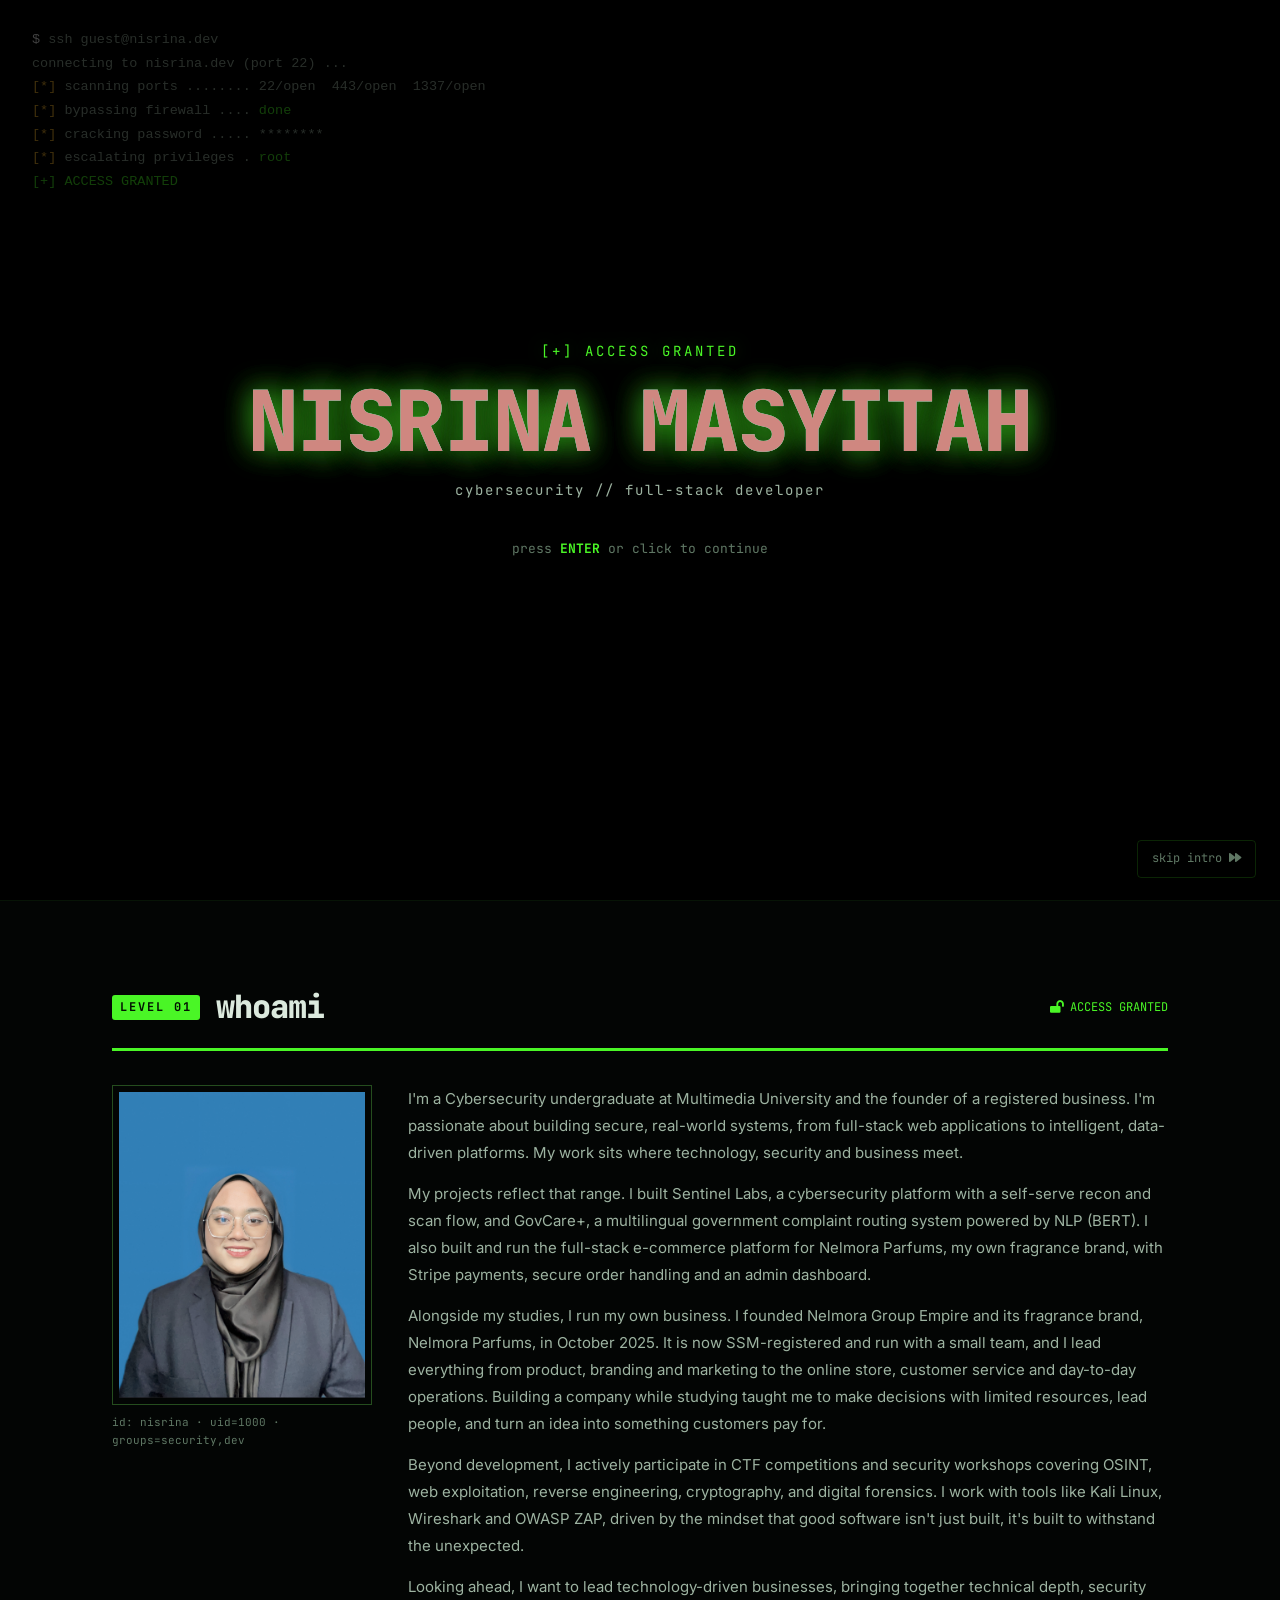
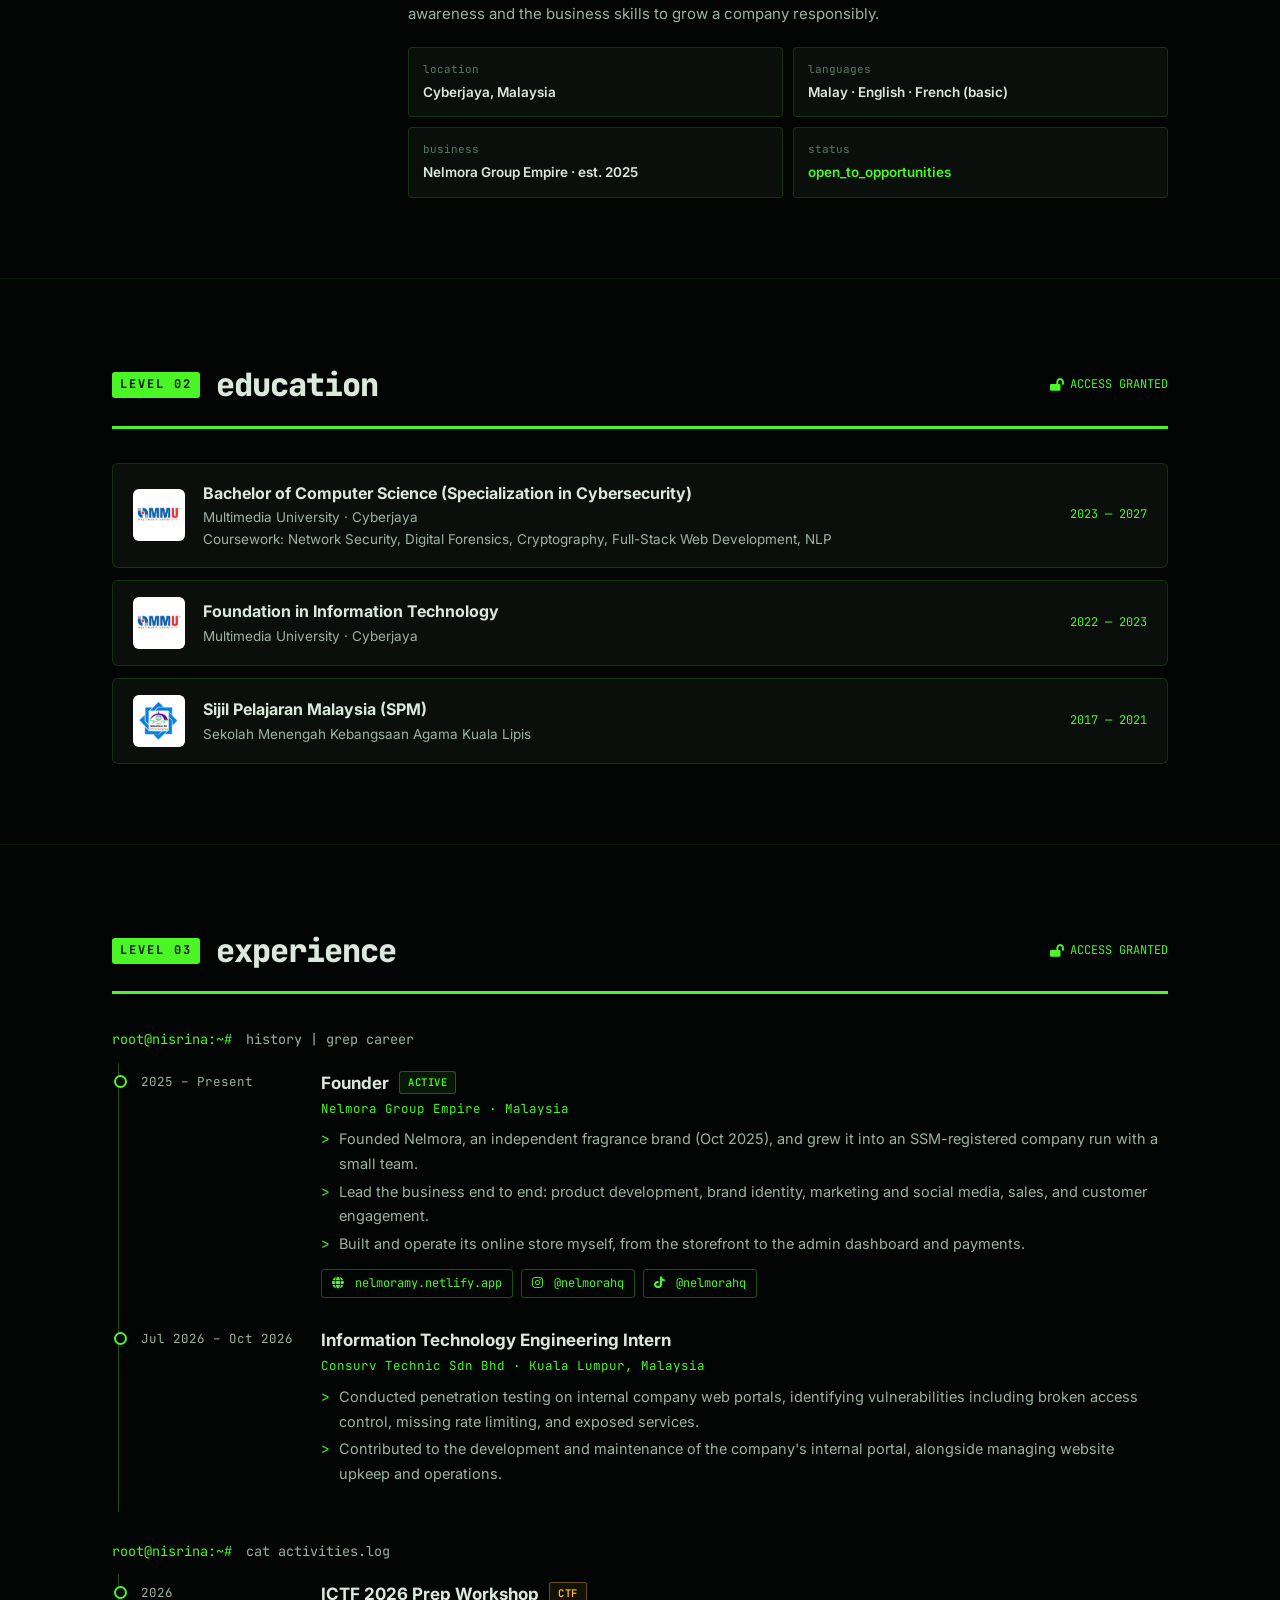
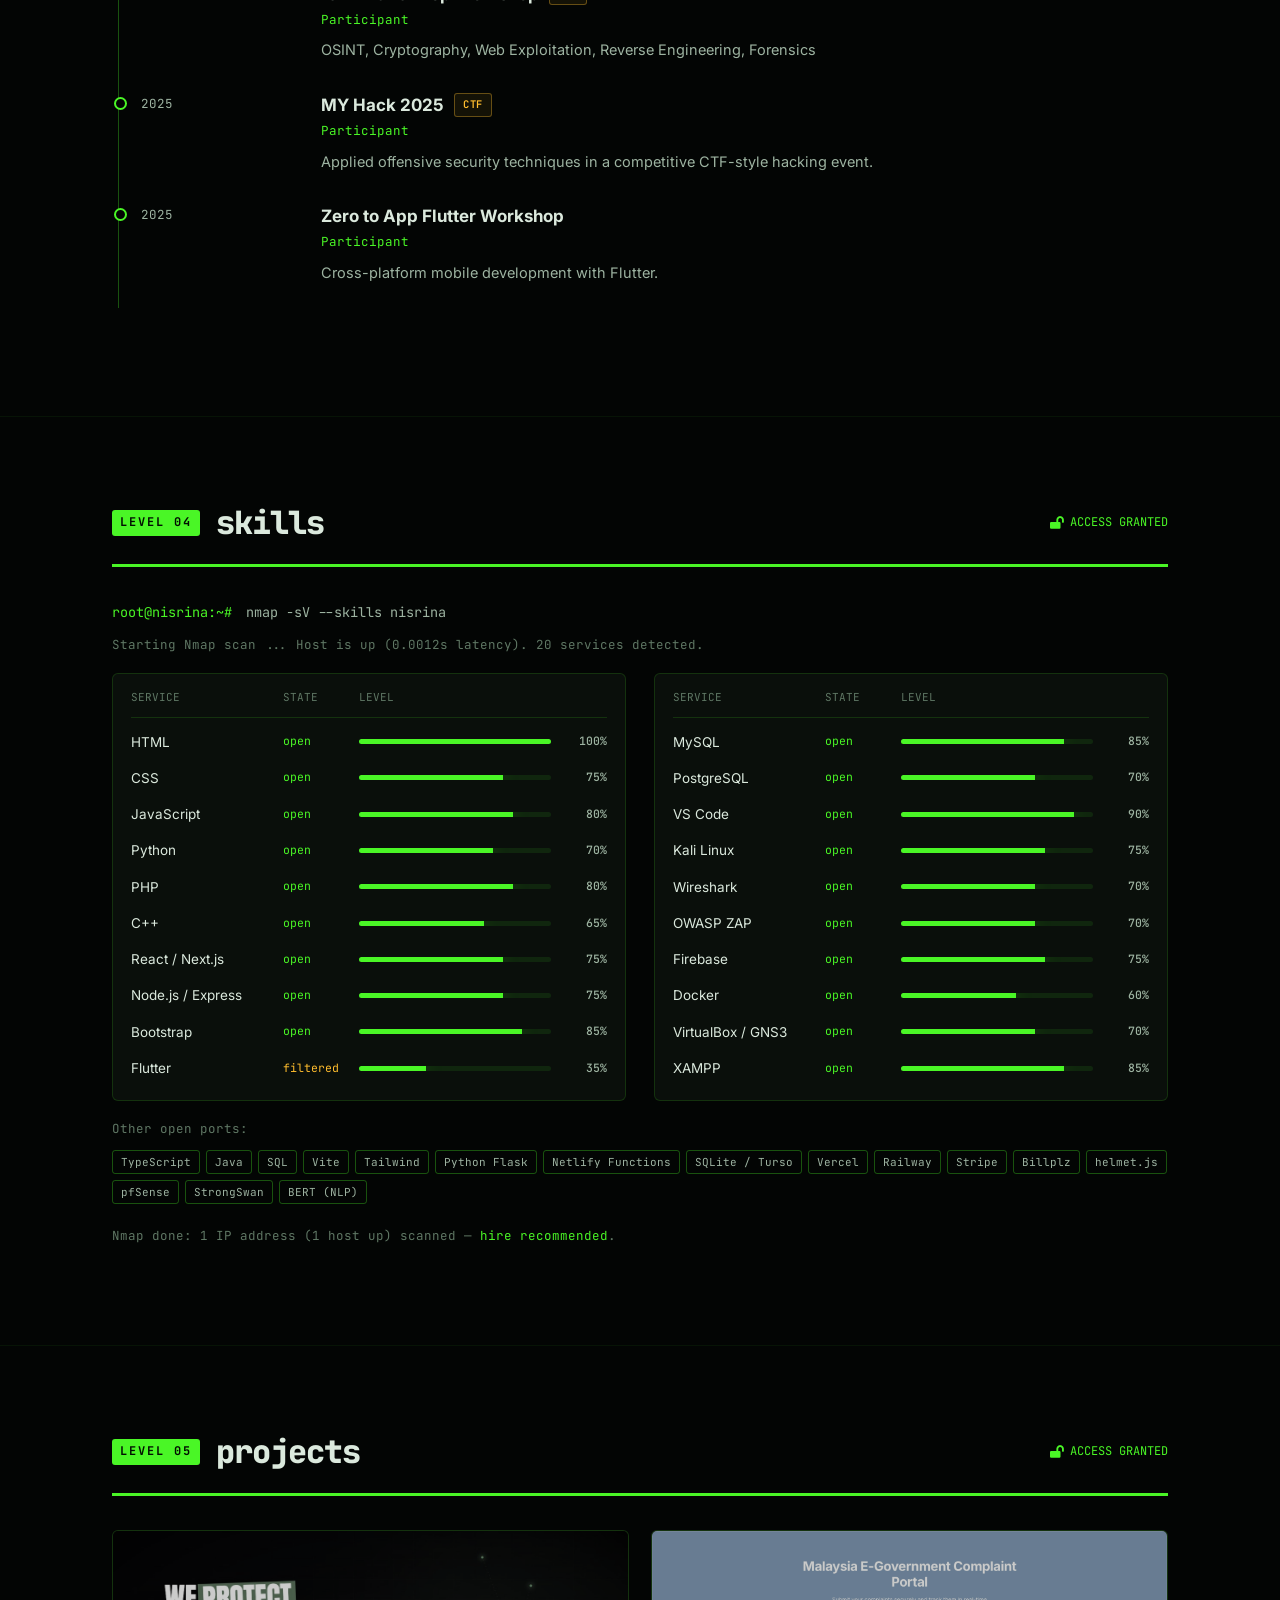
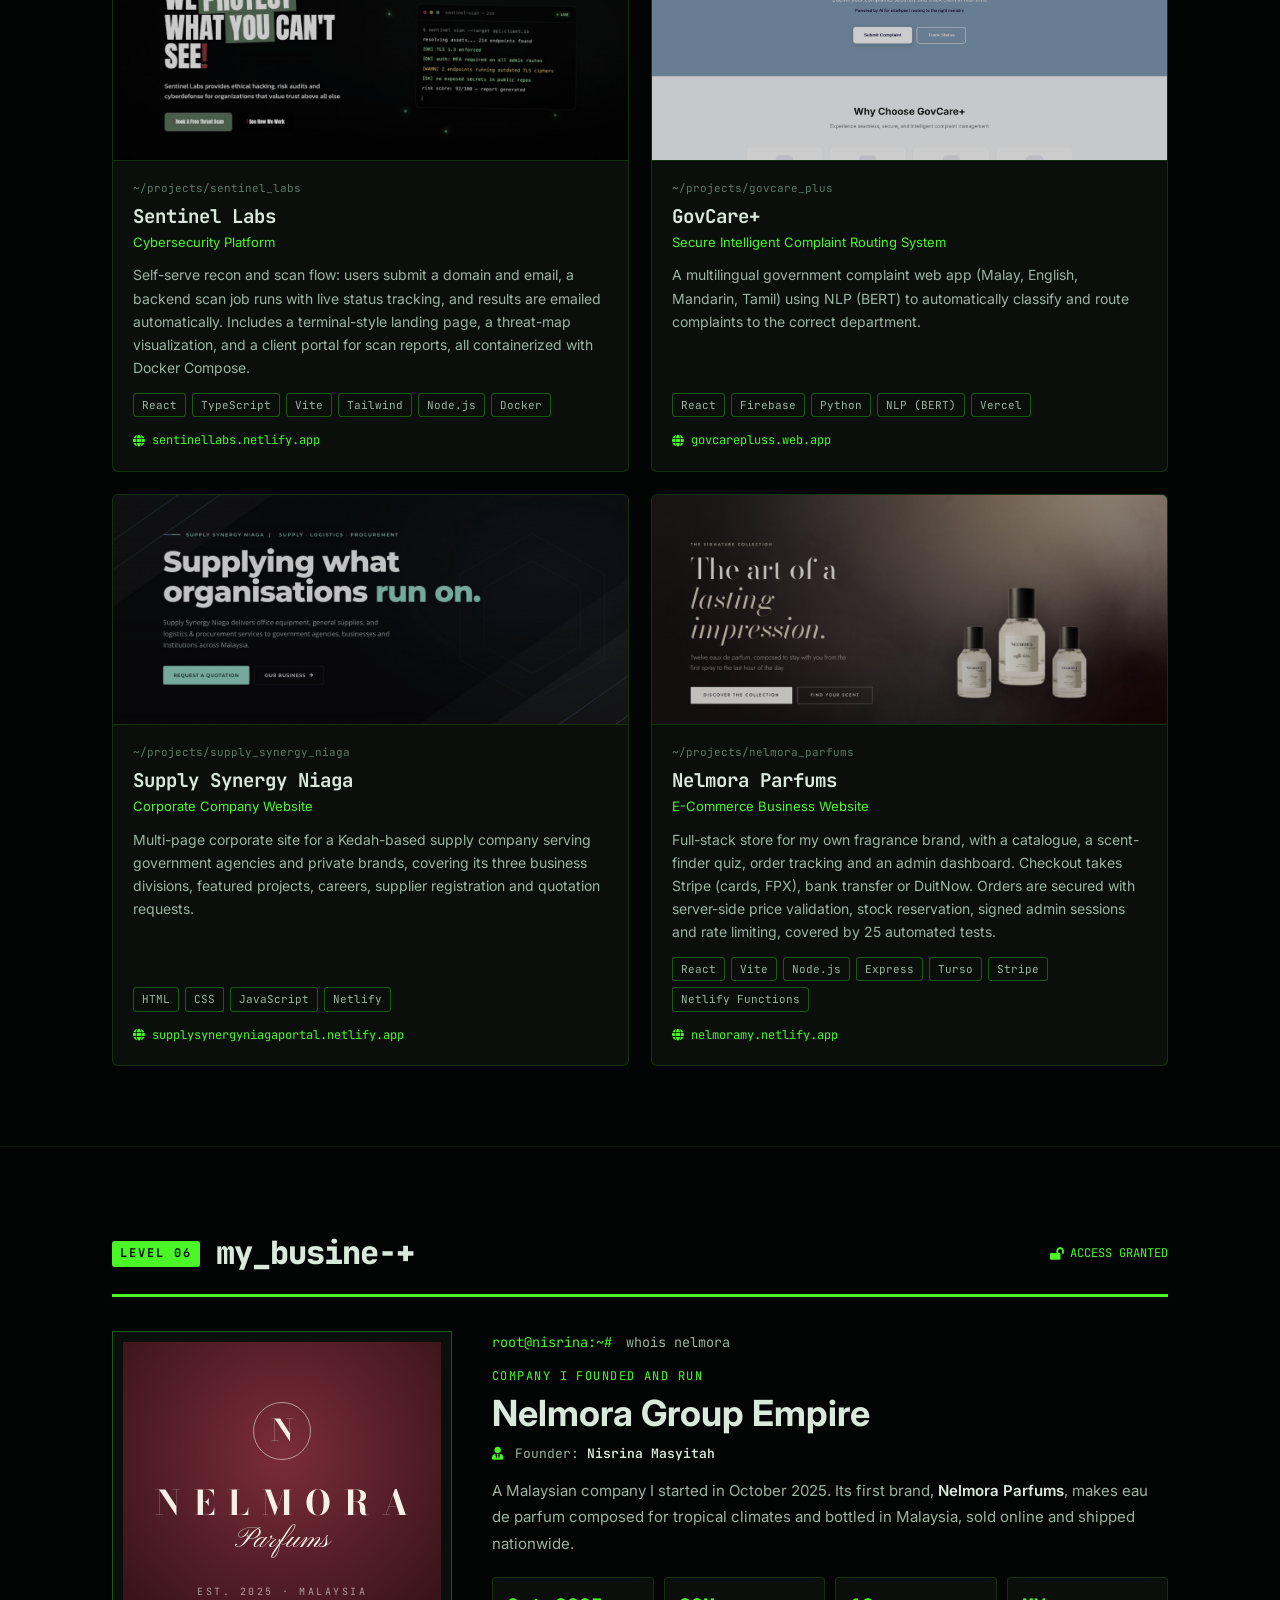
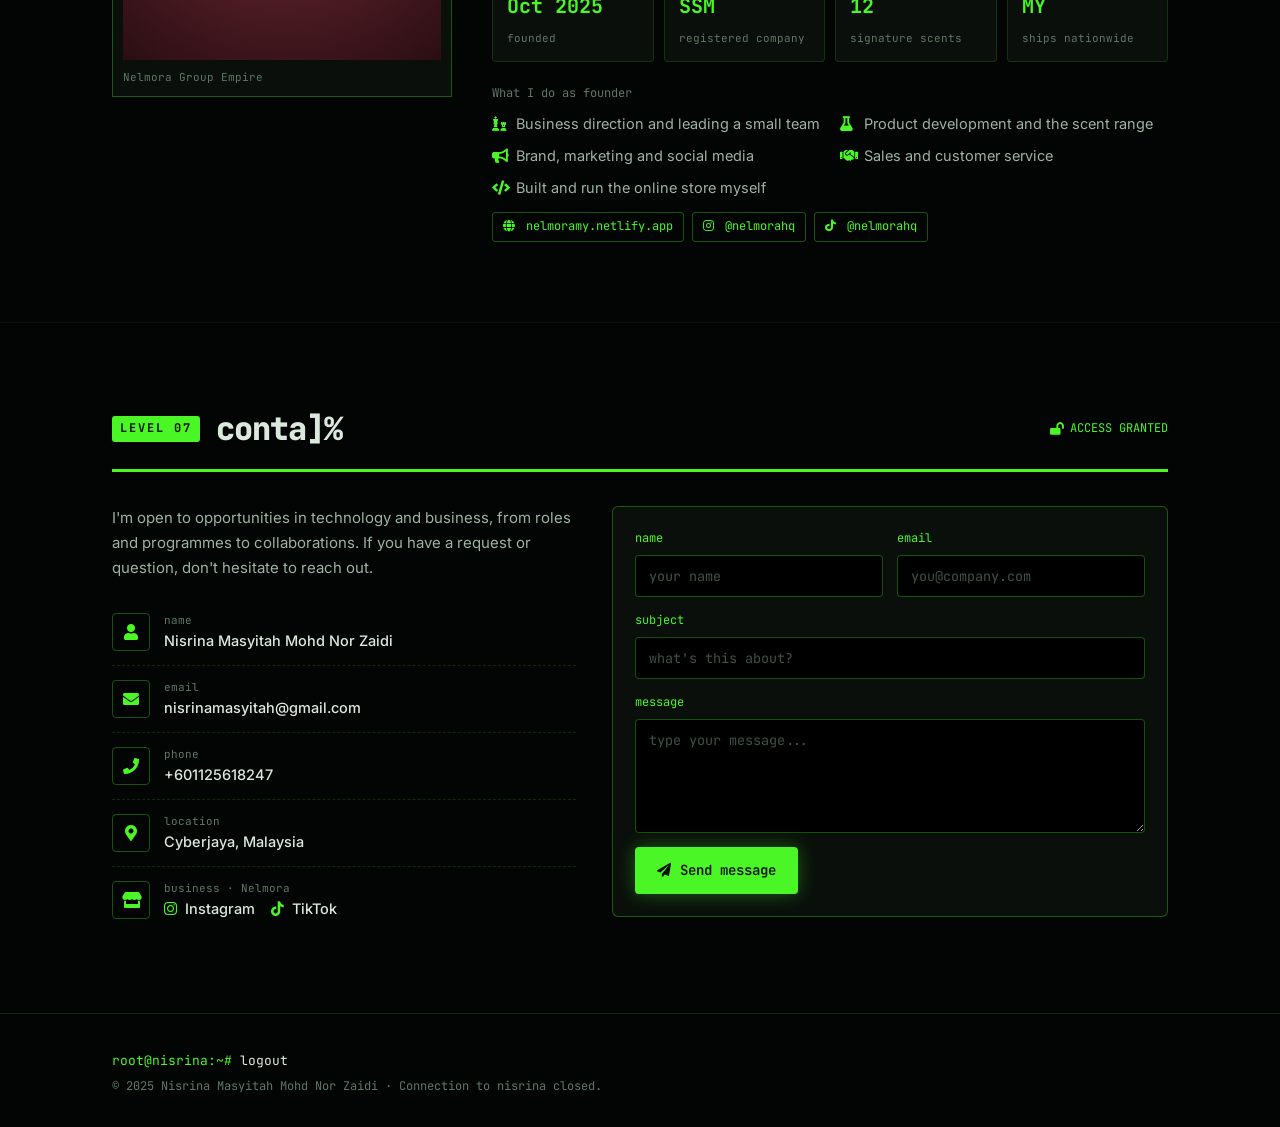
==== commit 4251cf71: "Use Nelmora logo in business section" ====
--- a/index.html
+++ b/index.html
@@ -314,10 +314,15 @@
         </div>
         <div class="lvl-bar"><i></i></div>
         <div class="lvl-body biz">
-            <div class="biz-img">
-                <img src="image/nelmora-product.jpg" alt="Delusion eau de parfum by Nelmora Parfums">
-                <span class="biz-cap">Delusion · Nelmora Parfums</span>
-            </div>
+            <a class="biz-img" href="https://nelmoramy.netlify.app/" target="_blank" rel="noopener" aria-label="Nelmora Parfums website">
+                <div class="nm-logo">
+                    <span class="nm-mono">N</span>
+                    <span class="nm-word">NELMORA</span>
+                    <span class="nm-script">Parfums</span>
+                    <span class="nm-est">EST. 2025 · MALAYSIA</span>
+                </div>
+                <span class="biz-cap">Nelmora Group Empire</span>
+            </a>
             <div class="biz-body">
                 <p class="cmd"><span>root@nisrina:~#</span> whois nelmora</p>
                 <p class="biz-kicker">Company I founded and run</p>
--- a/ctf.css
+++ b/ctf.css
@@ -1,4 +1,4 @@
-@import url('https://fonts.googleapis.com/css2?family=JetBrains+Mono:wght@400;500;600;700;800&family=Inter:wght@400;500;600;700&display=swap');
+@import url('https://fonts.googleapis.com/css2?family=JetBrains+Mono:wght@400;500;600;700;800&family=Inter:wght@400;500;600;700&family=Bodoni+Moda:opsz,wght@6..96,700&family=Pinyon+Script&display=swap');
 
 :root {
     --bg:     #030504;
@@ -232,7 +232,13 @@
 /* business */
 .biz { display: grid; grid-template-columns: 340px 1fr; gap: 40px; align-items: start; }
 .biz-img { position: relative; border: 1px solid var(--line-2); padding: 10px; background: var(--card); }
-.biz-img img { display: block; width: 100%; aspect-ratio: 3 / 4; object-fit: cover; }
+.biz-img { display: block; transition: border-color .2s; }
+.biz-img:hover { border-color: var(--g); }
+.nm-logo { aspect-ratio: 1 / 1; display: flex; flex-direction: column; align-items: center; justify-content: center; background: radial-gradient(circle at 50% 35%, #7a2d39 0%, #4a1a22 60%, #2a0e13 100%); color: #f6f0e6; text-align: center; }
+.nm-mono { width: 58px; height: 58px; border: 1px solid rgba(246,240,230,.55); border-radius: 50%; display: flex; align-items: center; justify-content: center; font-family: 'Bodoni Moda', Didot, Georgia, serif; font-size: 30px; font-weight: 700; margin-bottom: 26px; }
+.nm-word { font-family: 'Bodoni Moda', Didot, Georgia, serif; font-weight: 700; font-size: 34px; letter-spacing: .38em; margin-right: -.38em; line-height: 1; }
+.nm-script { font-family: 'Pinyon Script', cursive; font-size: 30px; margin-top: 2px; line-height: 1.2; }
+.nm-est { font-family: var(--mono); font-size: 10px; letter-spacing: .25em; color: rgba(246,240,230,.6); margin-top: 26px; }
 .biz-cap { display: block; font-family: var(--mono); font-size: 11px; color: var(--muted); margin-top: 8px; }
 .biz-body .cmd { margin-bottom: 14px; }
 .biz-kicker { font-family: var(--mono); font-size: 12px; color: var(--g); text-transform: uppercase; letter-spacing: .12em; }
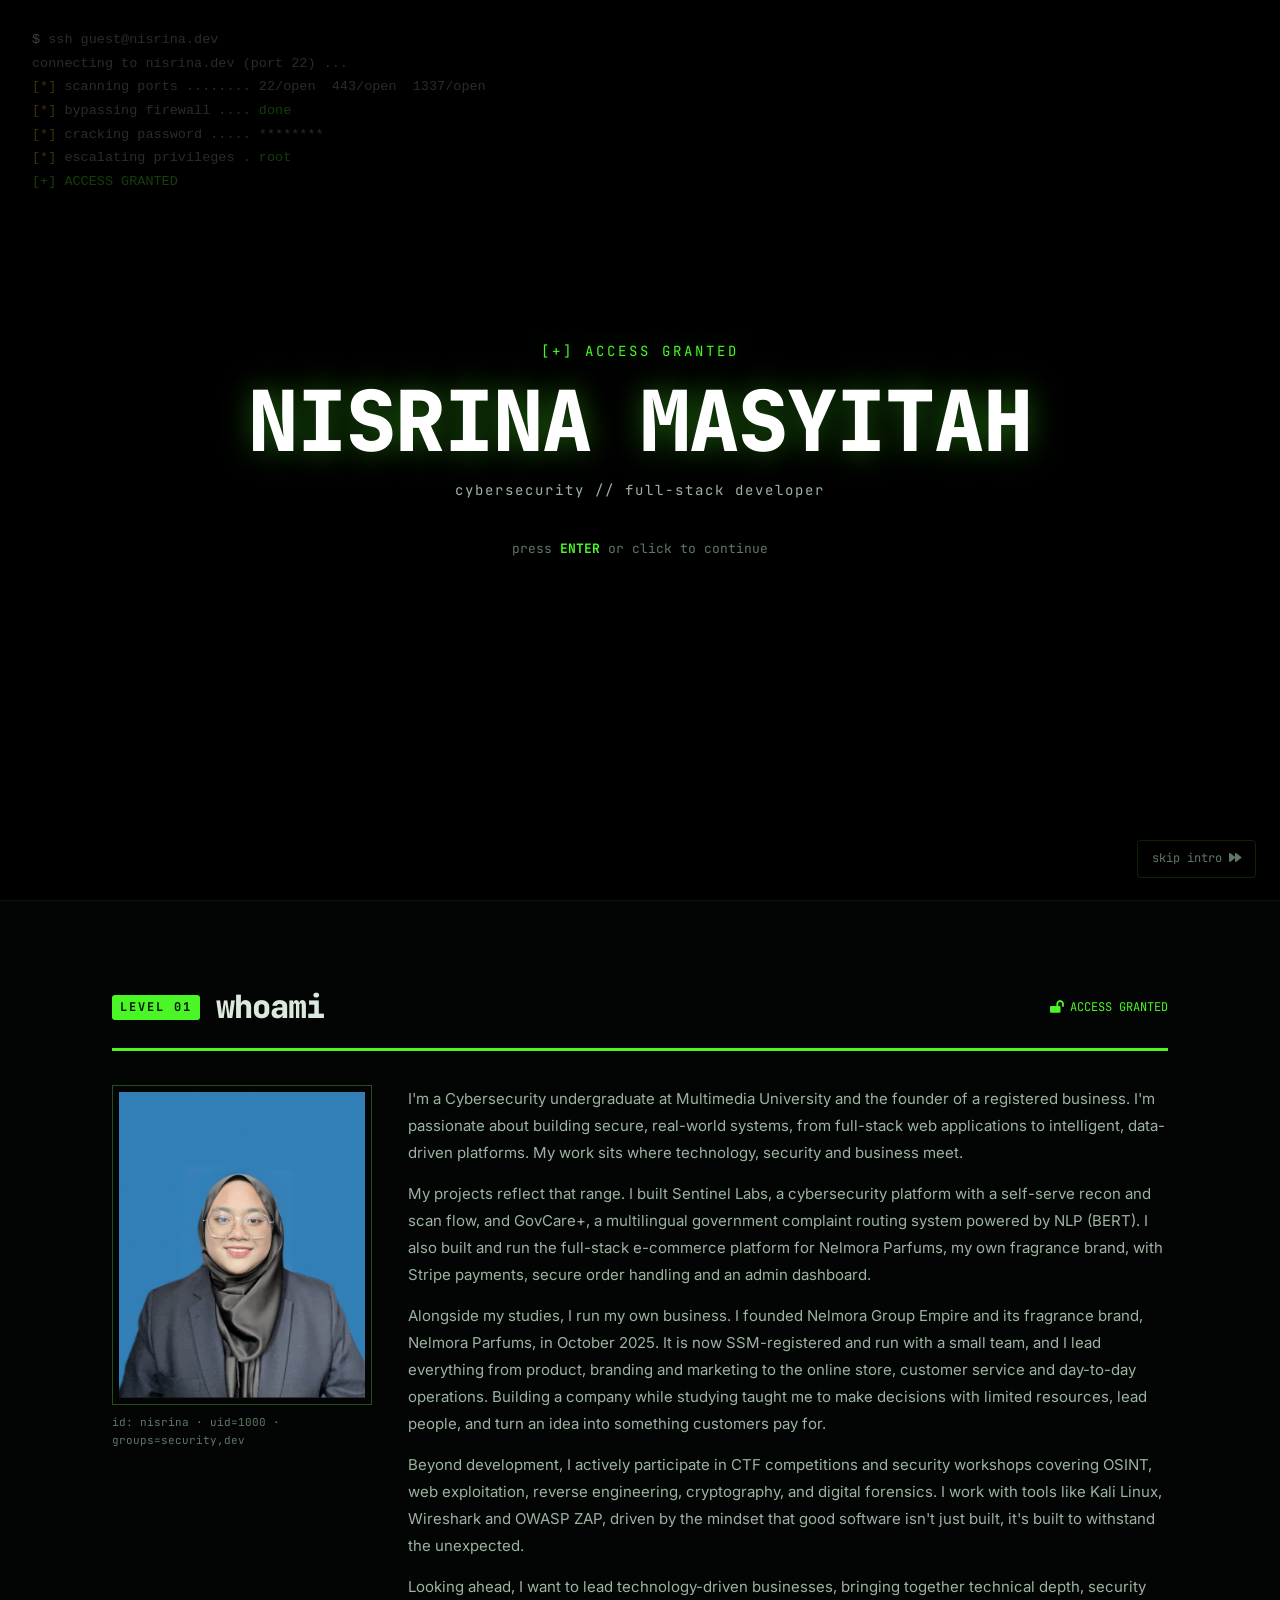
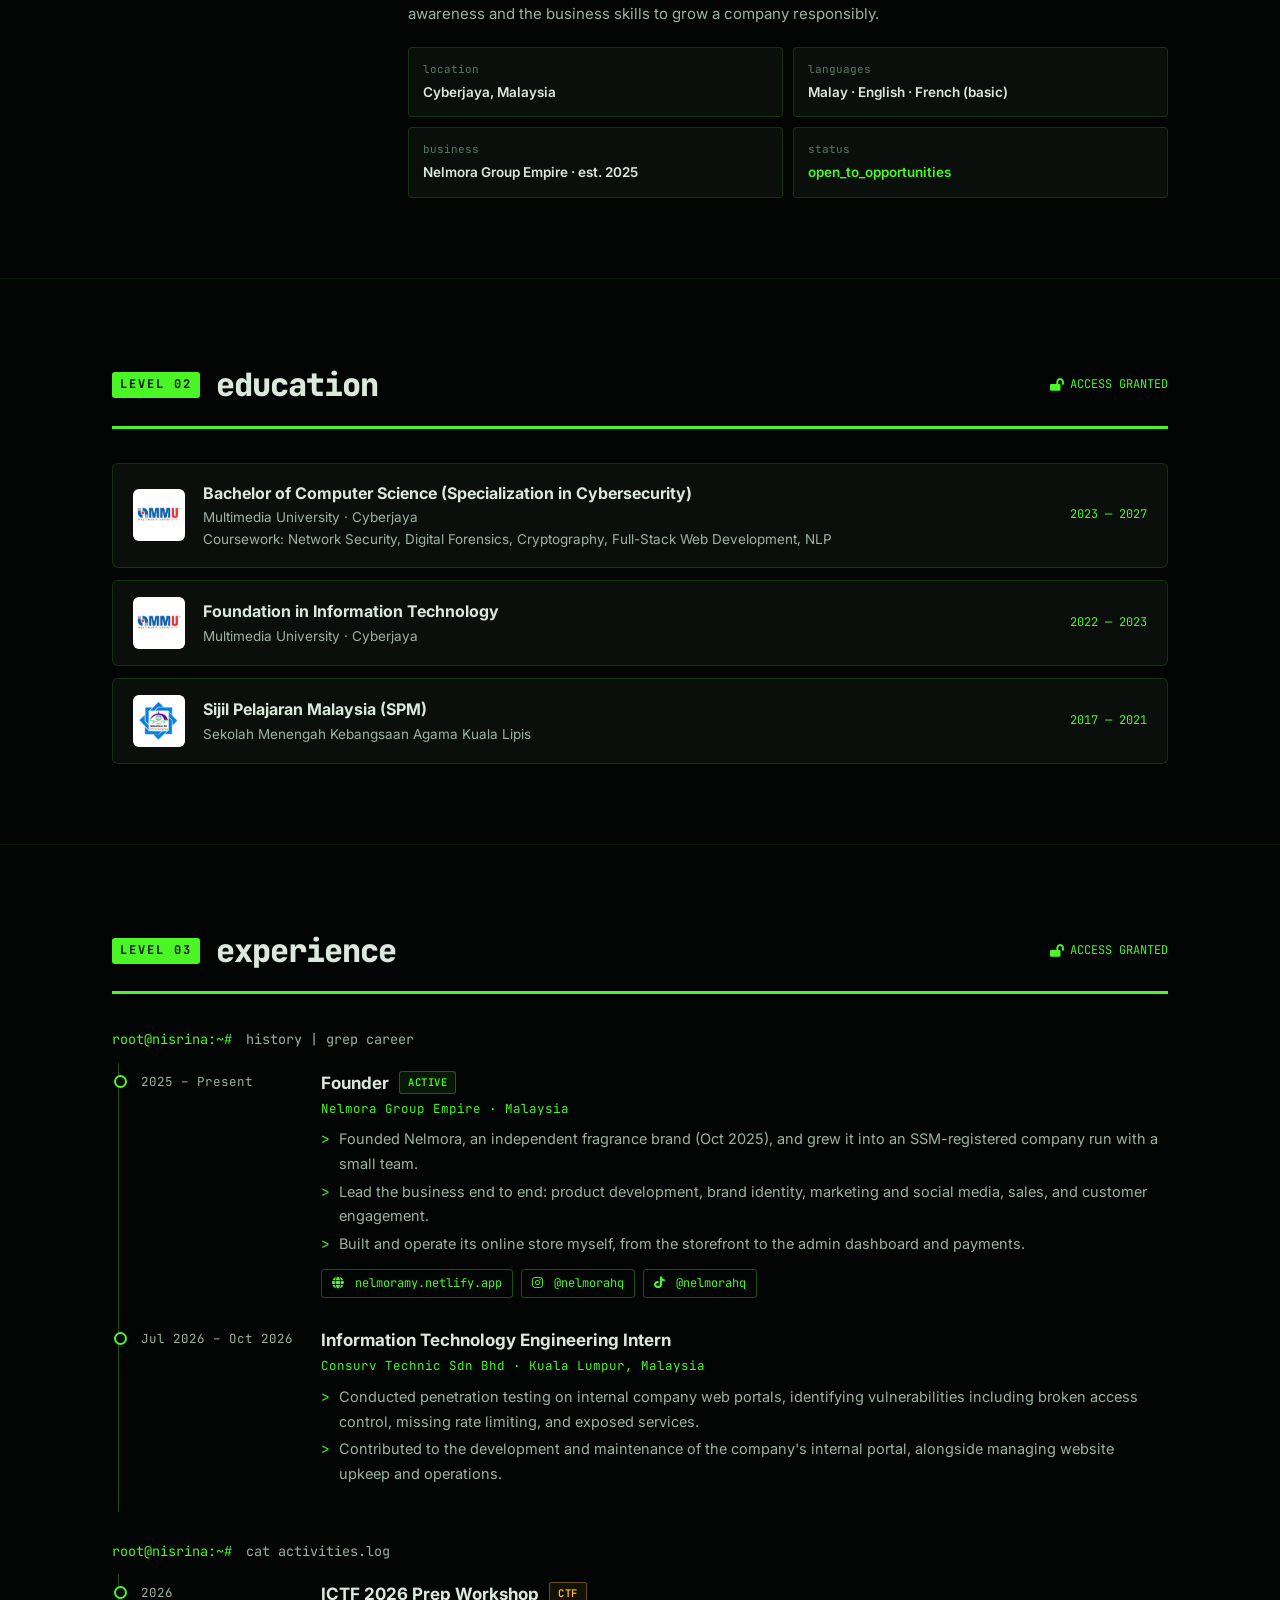
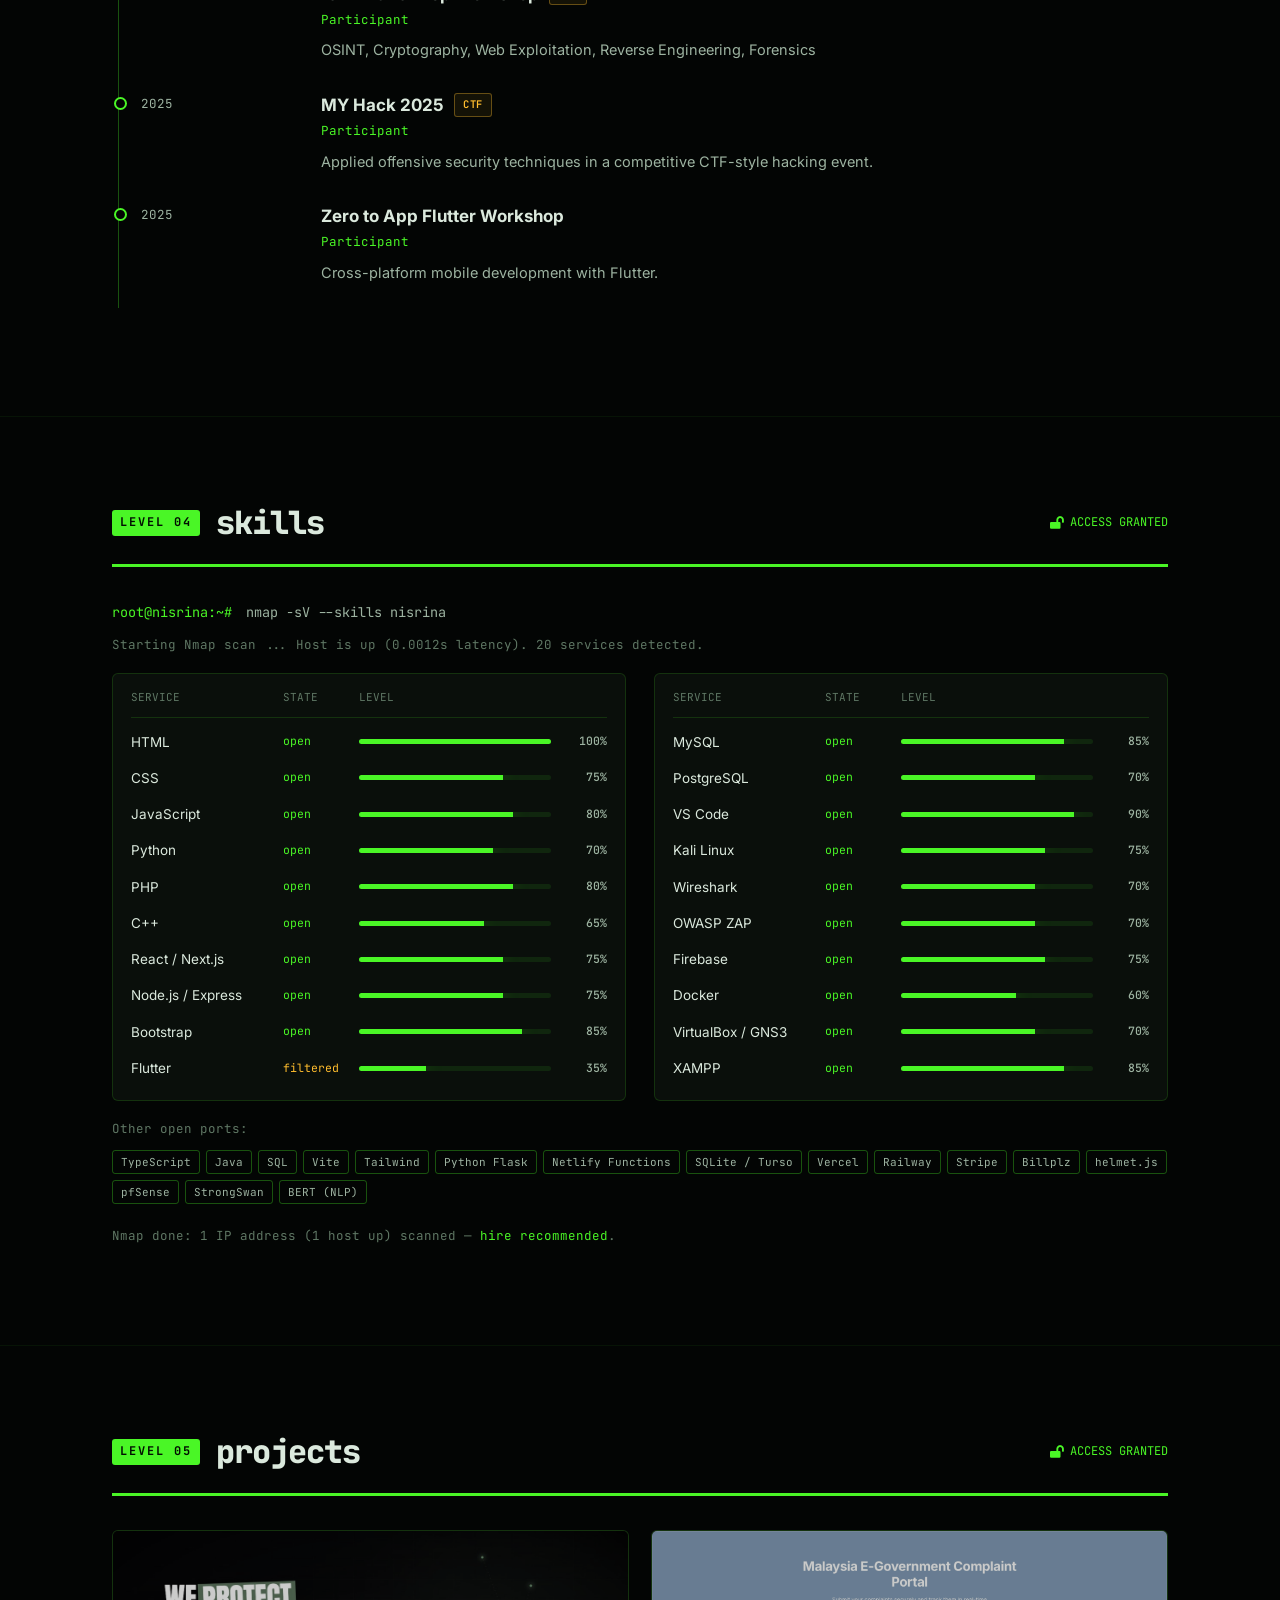
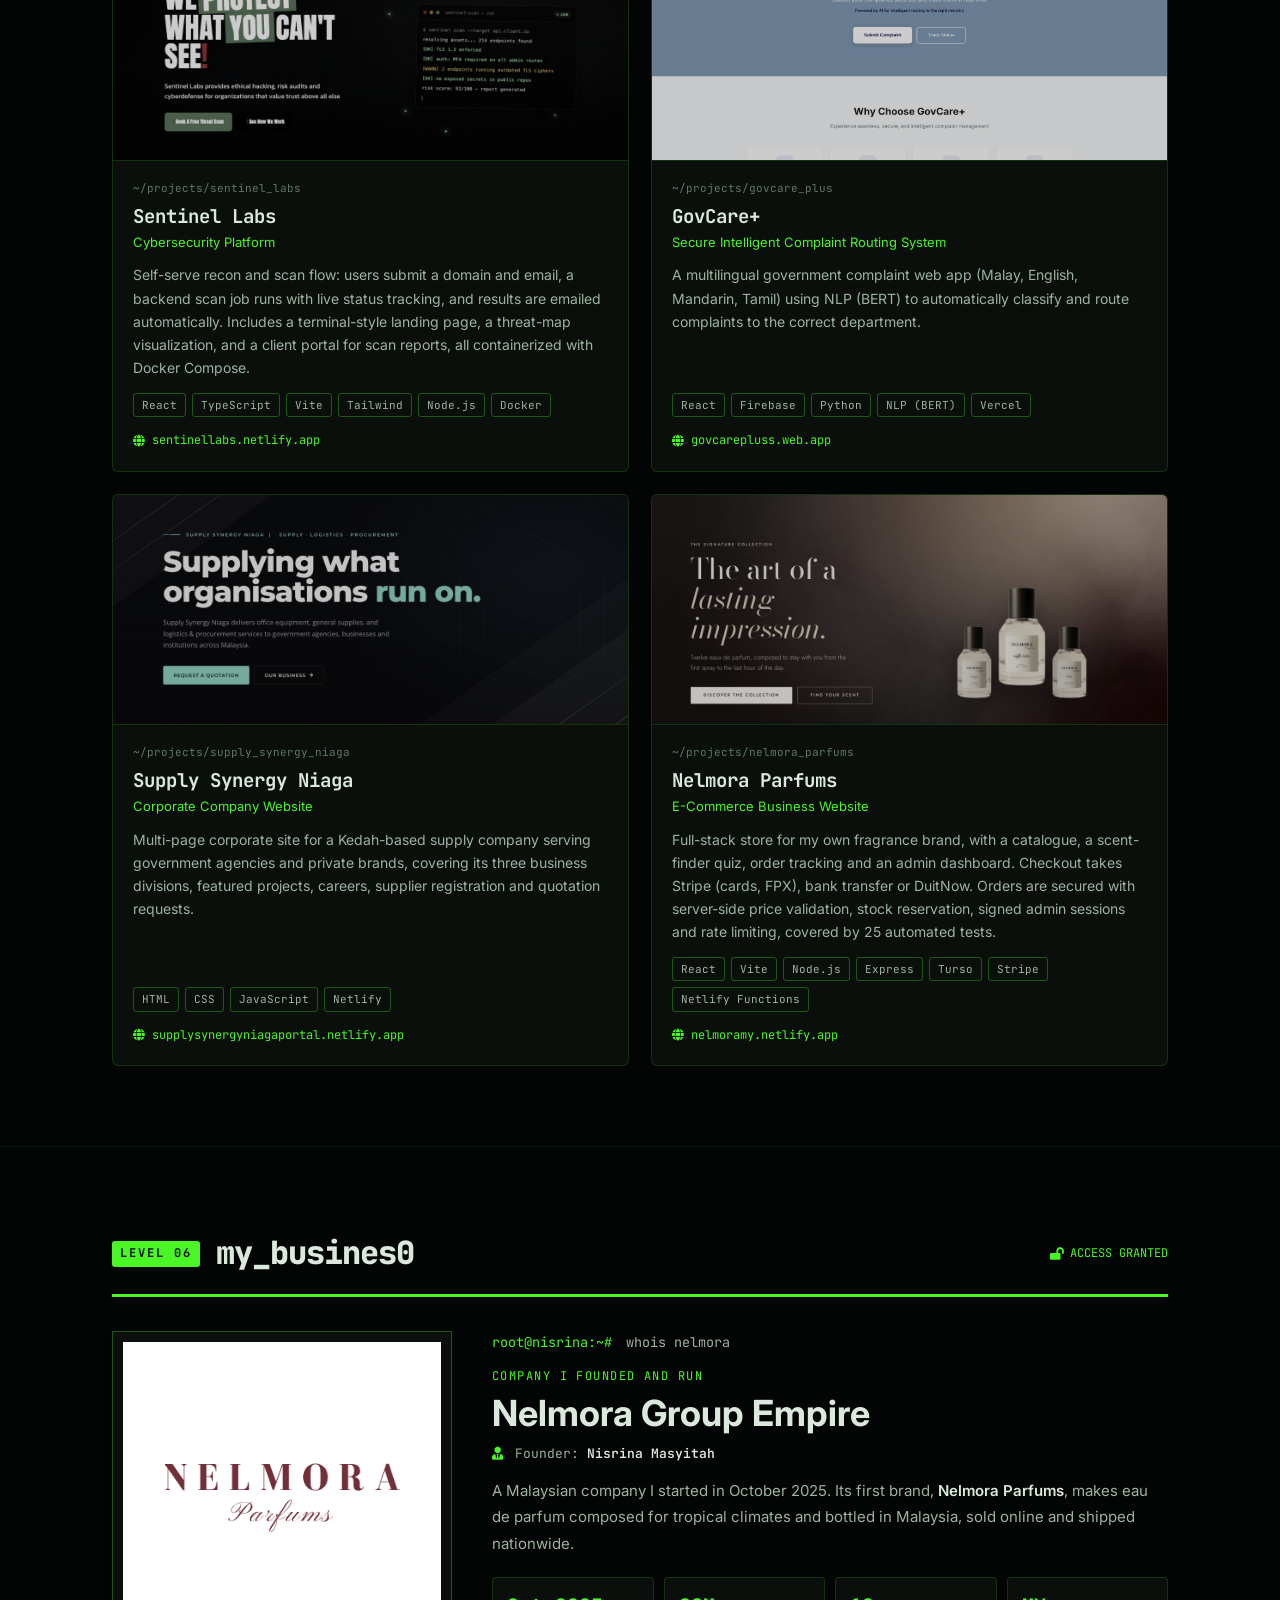
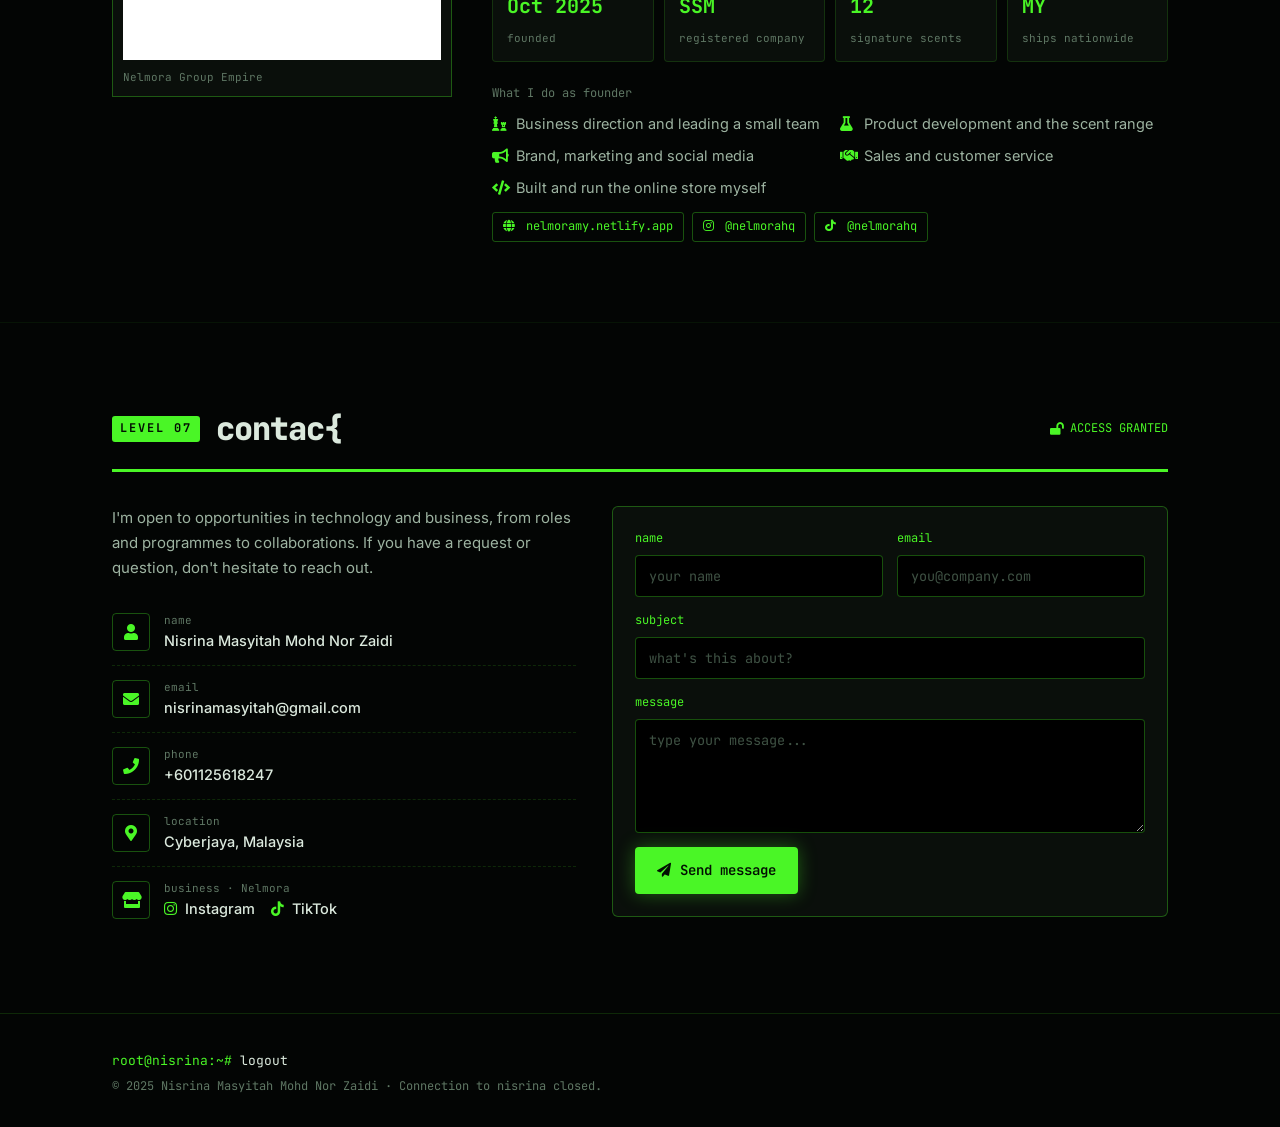
==== commit 4178a796: "Use Nelmora logo in business section" ====
--- a/index.html
+++ b/index.html
@@ -315,12 +315,7 @@
         <div class="lvl-bar"><i></i></div>
         <div class="lvl-body biz">
             <a class="biz-img" href="https://nelmoramy.netlify.app/" target="_blank" rel="noopener" aria-label="Nelmora Parfums website">
-                <div class="nm-logo">
-                    <span class="nm-mono">N</span>
-                    <span class="nm-word">NELMORA</span>
-                    <span class="nm-script">Parfums</span>
-                    <span class="nm-est">EST. 2025 · MALAYSIA</span>
-                </div>
+                <img class="nm-logo" src="image/logo.png" alt="Nelmora Parfums logo">
                 <span class="biz-cap">Nelmora Group Empire</span>
             </a>
             <div class="biz-body">
--- a/ctf.css
+++ b/ctf.css
@@ -1,4 +1,4 @@
-@import url('https://fonts.googleapis.com/css2?family=JetBrains+Mono:wght@400;500;600;700;800&family=Inter:wght@400;500;600;700&family=Bodoni+Moda:opsz,wght@6..96,700&family=Pinyon+Script&display=swap');
+@import url('https://fonts.googleapis.com/css2?family=JetBrains+Mono:wght@400;500;600;700;800&family=Inter:wght@400;500;600;700&display=swap');
 
 :root {
     --bg:     #030504;
@@ -234,11 +234,7 @@
 .biz-img { position: relative; border: 1px solid var(--line-2); padding: 10px; background: var(--card); }
 .biz-img { display: block; transition: border-color .2s; }
 .biz-img:hover { border-color: var(--g); }
-.nm-logo { aspect-ratio: 1 / 1; display: flex; flex-direction: column; align-items: center; justify-content: center; background: radial-gradient(circle at 50% 35%, #7a2d39 0%, #4a1a22 60%, #2a0e13 100%); color: #f6f0e6; text-align: center; }
-.nm-mono { width: 58px; height: 58px; border: 1px solid rgba(246,240,230,.55); border-radius: 50%; display: flex; align-items: center; justify-content: center; font-family: 'Bodoni Moda', Didot, Georgia, serif; font-size: 30px; font-weight: 700; margin-bottom: 26px; }
-.nm-word { font-family: 'Bodoni Moda', Didot, Georgia, serif; font-weight: 700; font-size: 34px; letter-spacing: .38em; margin-right: -.38em; line-height: 1; }
-.nm-script { font-family: 'Pinyon Script', cursive; font-size: 30px; margin-top: 2px; line-height: 1.2; }
-.nm-est { font-family: var(--mono); font-size: 10px; letter-spacing: .25em; color: rgba(246,240,230,.6); margin-top: 26px; }
+.nm-logo { display: block; width: 100%; aspect-ratio: 1 / 1; object-fit: contain; background: #fff; }
 .biz-cap { display: block; font-family: var(--mono); font-size: 11px; color: var(--muted); margin-top: 8px; }
 .biz-body .cmd { margin-bottom: 14px; }
 .biz-kicker { font-family: var(--mono); font-size: 12px; color: var(--g); text-transform: uppercase; letter-spacing: .12em; }
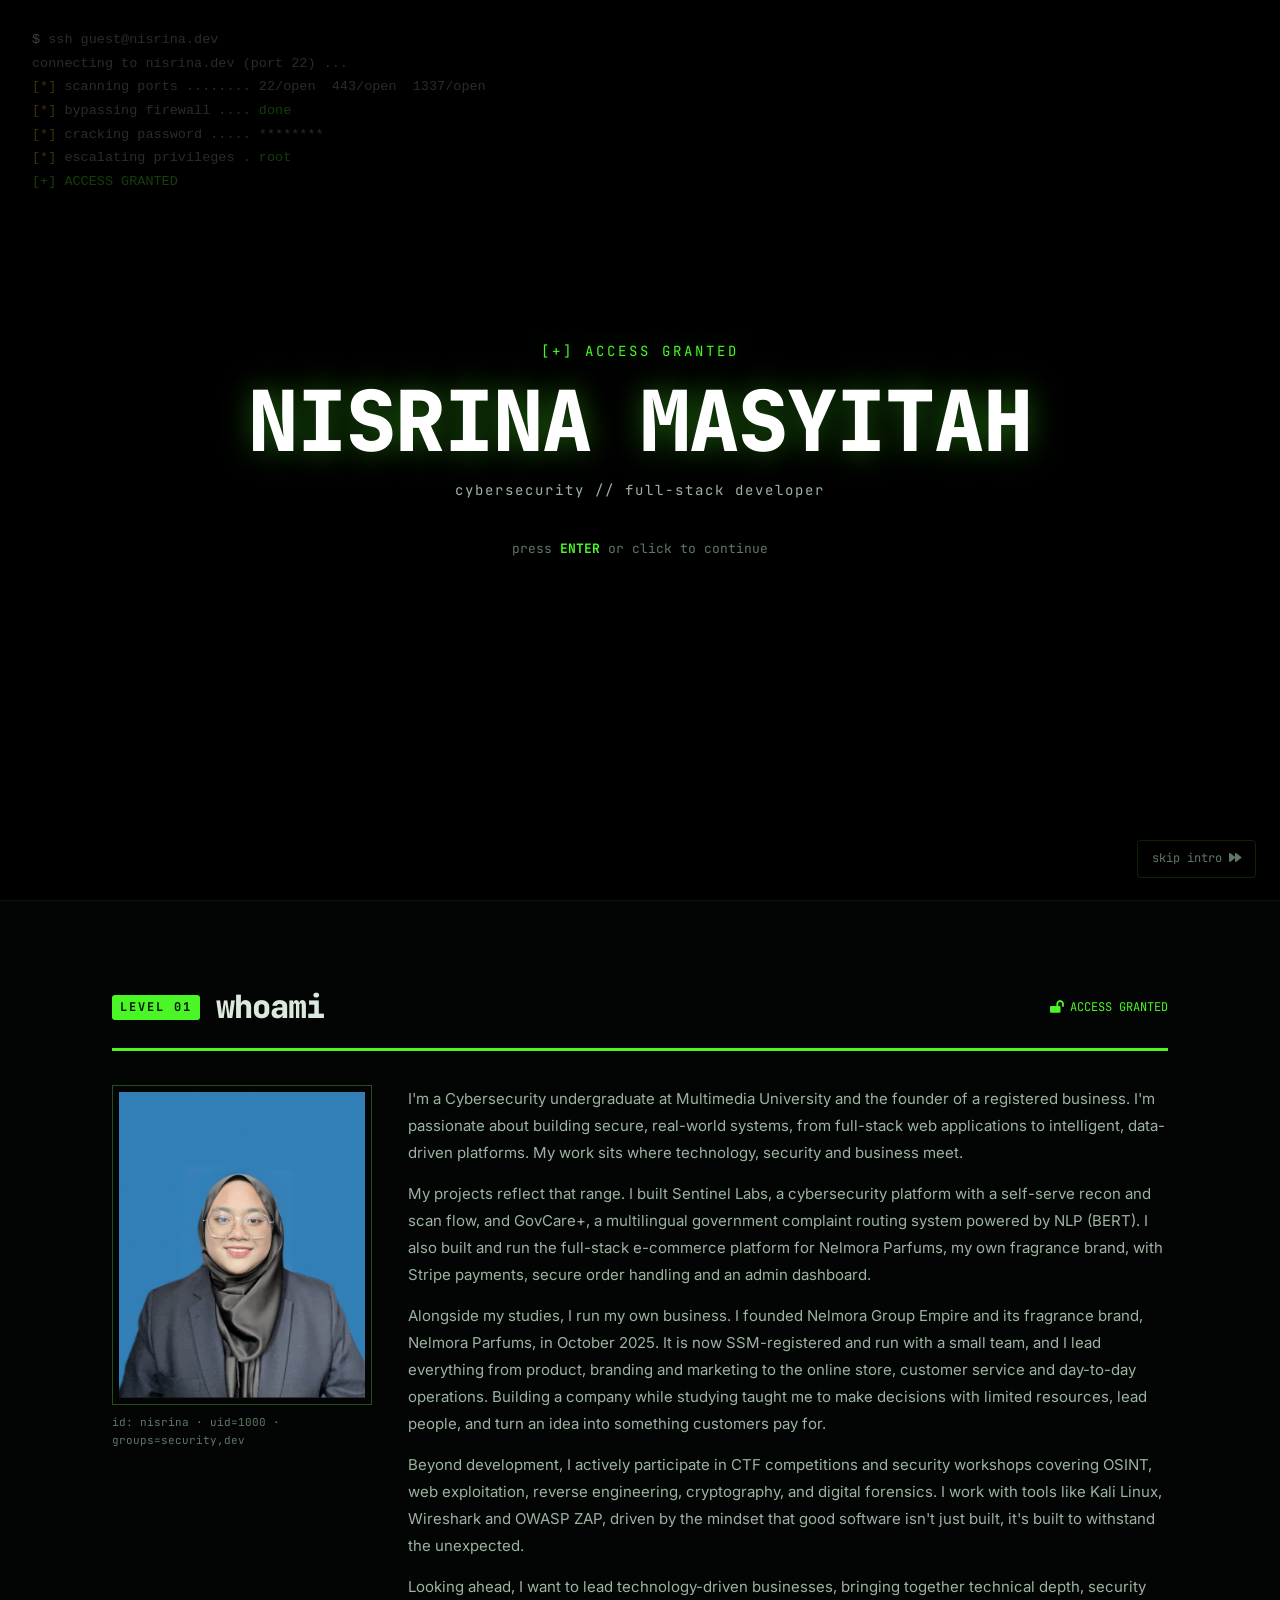
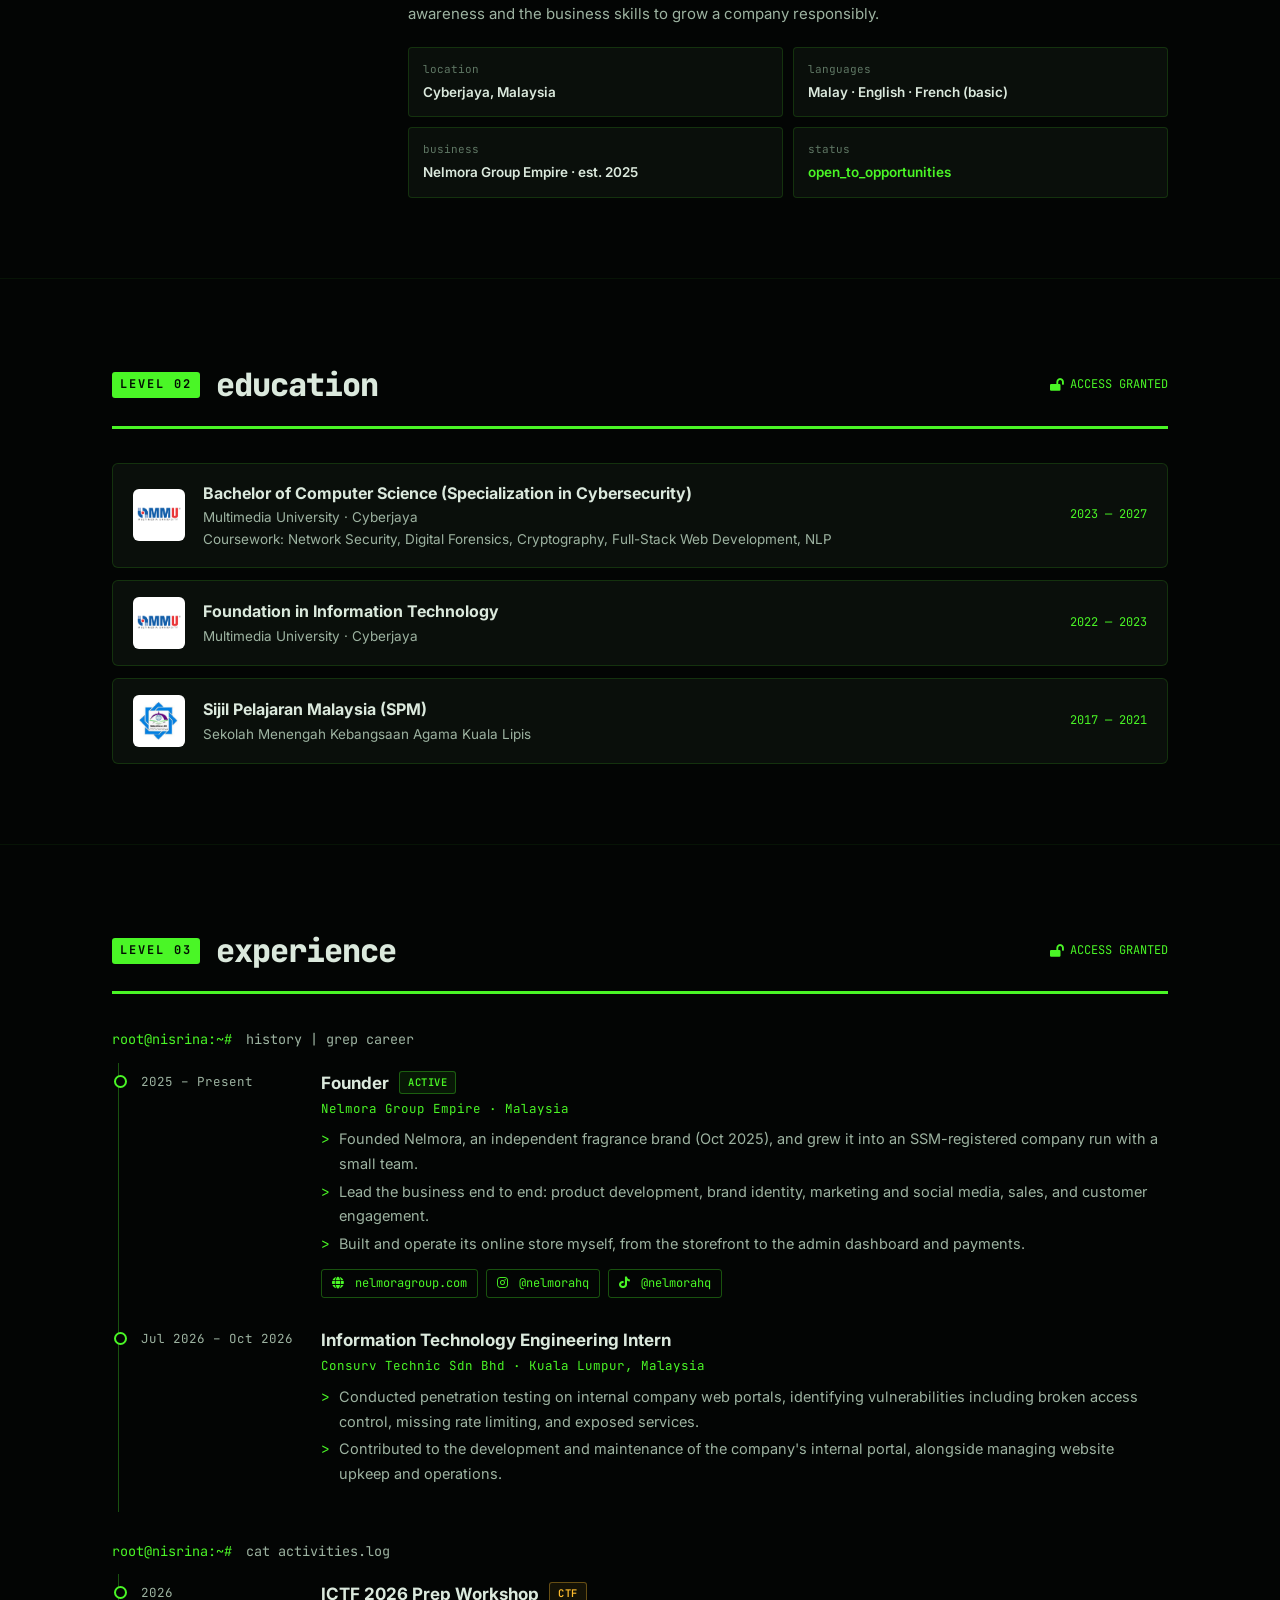
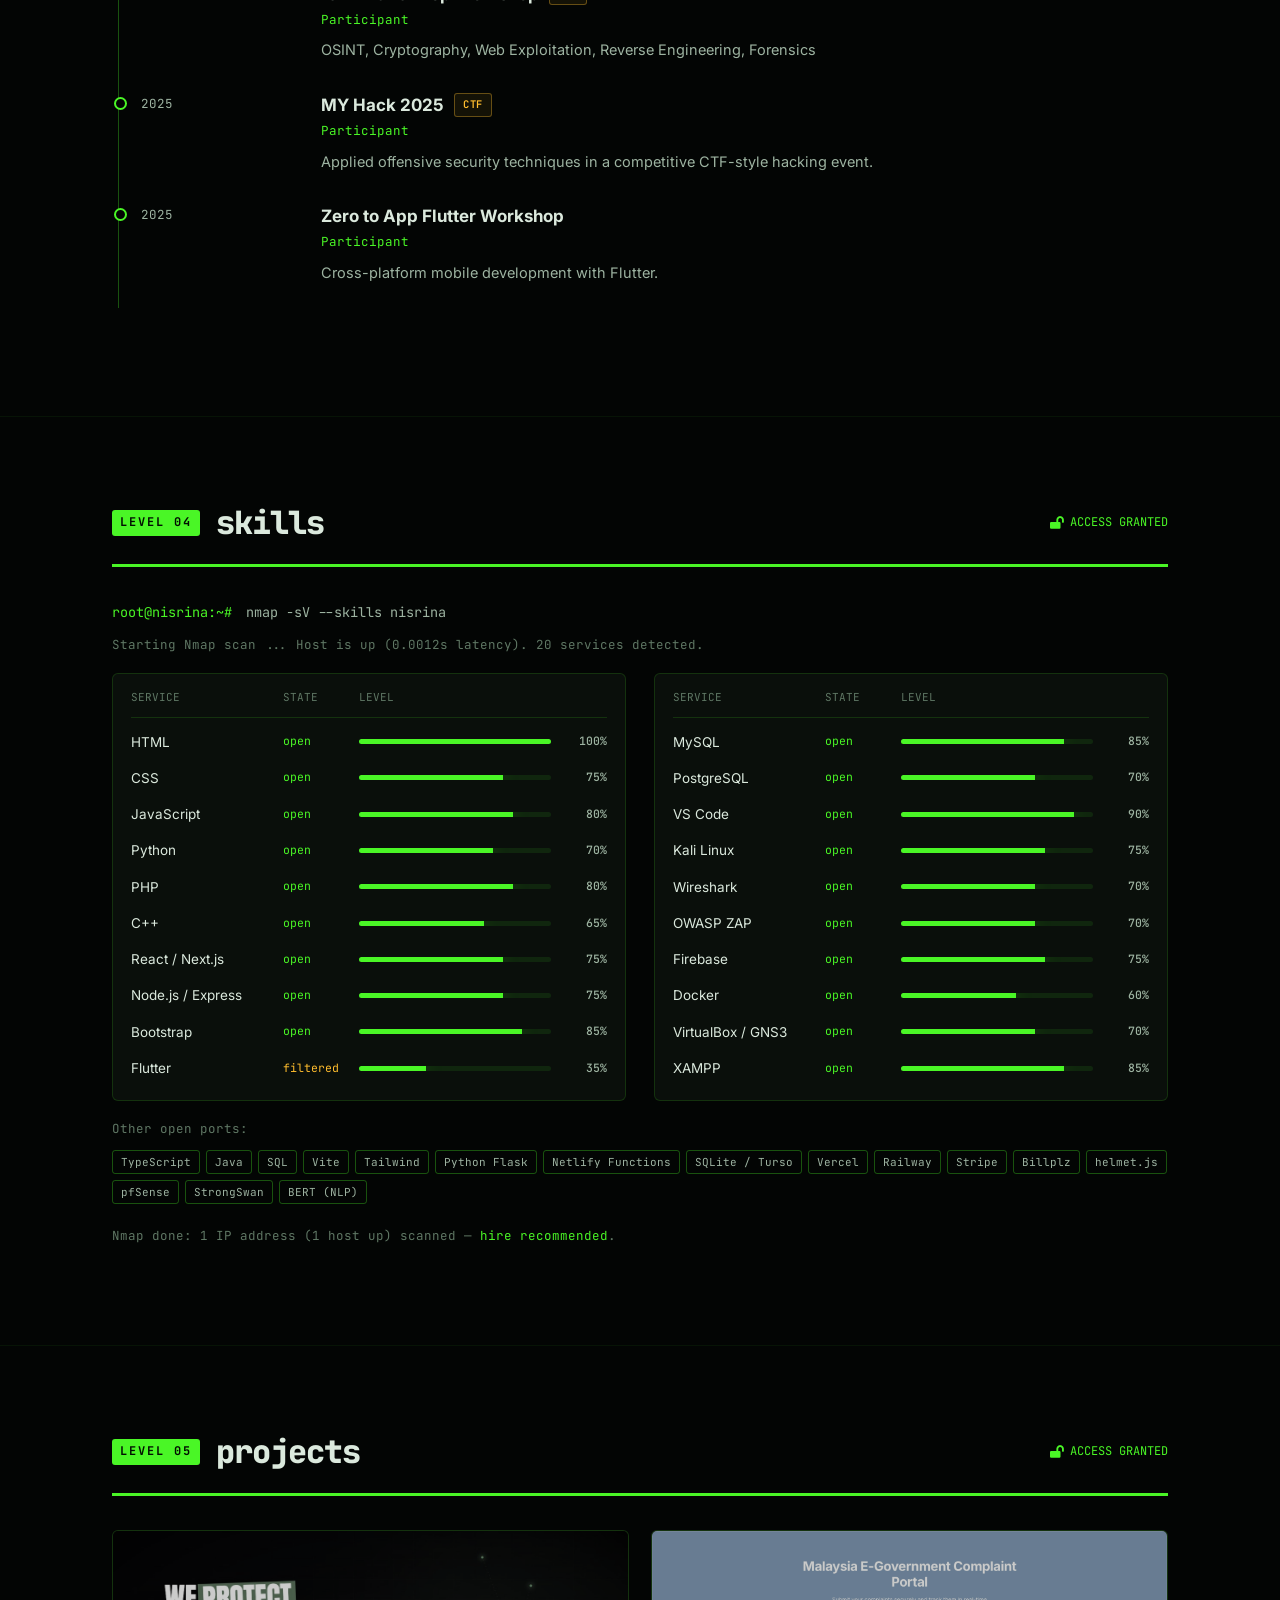
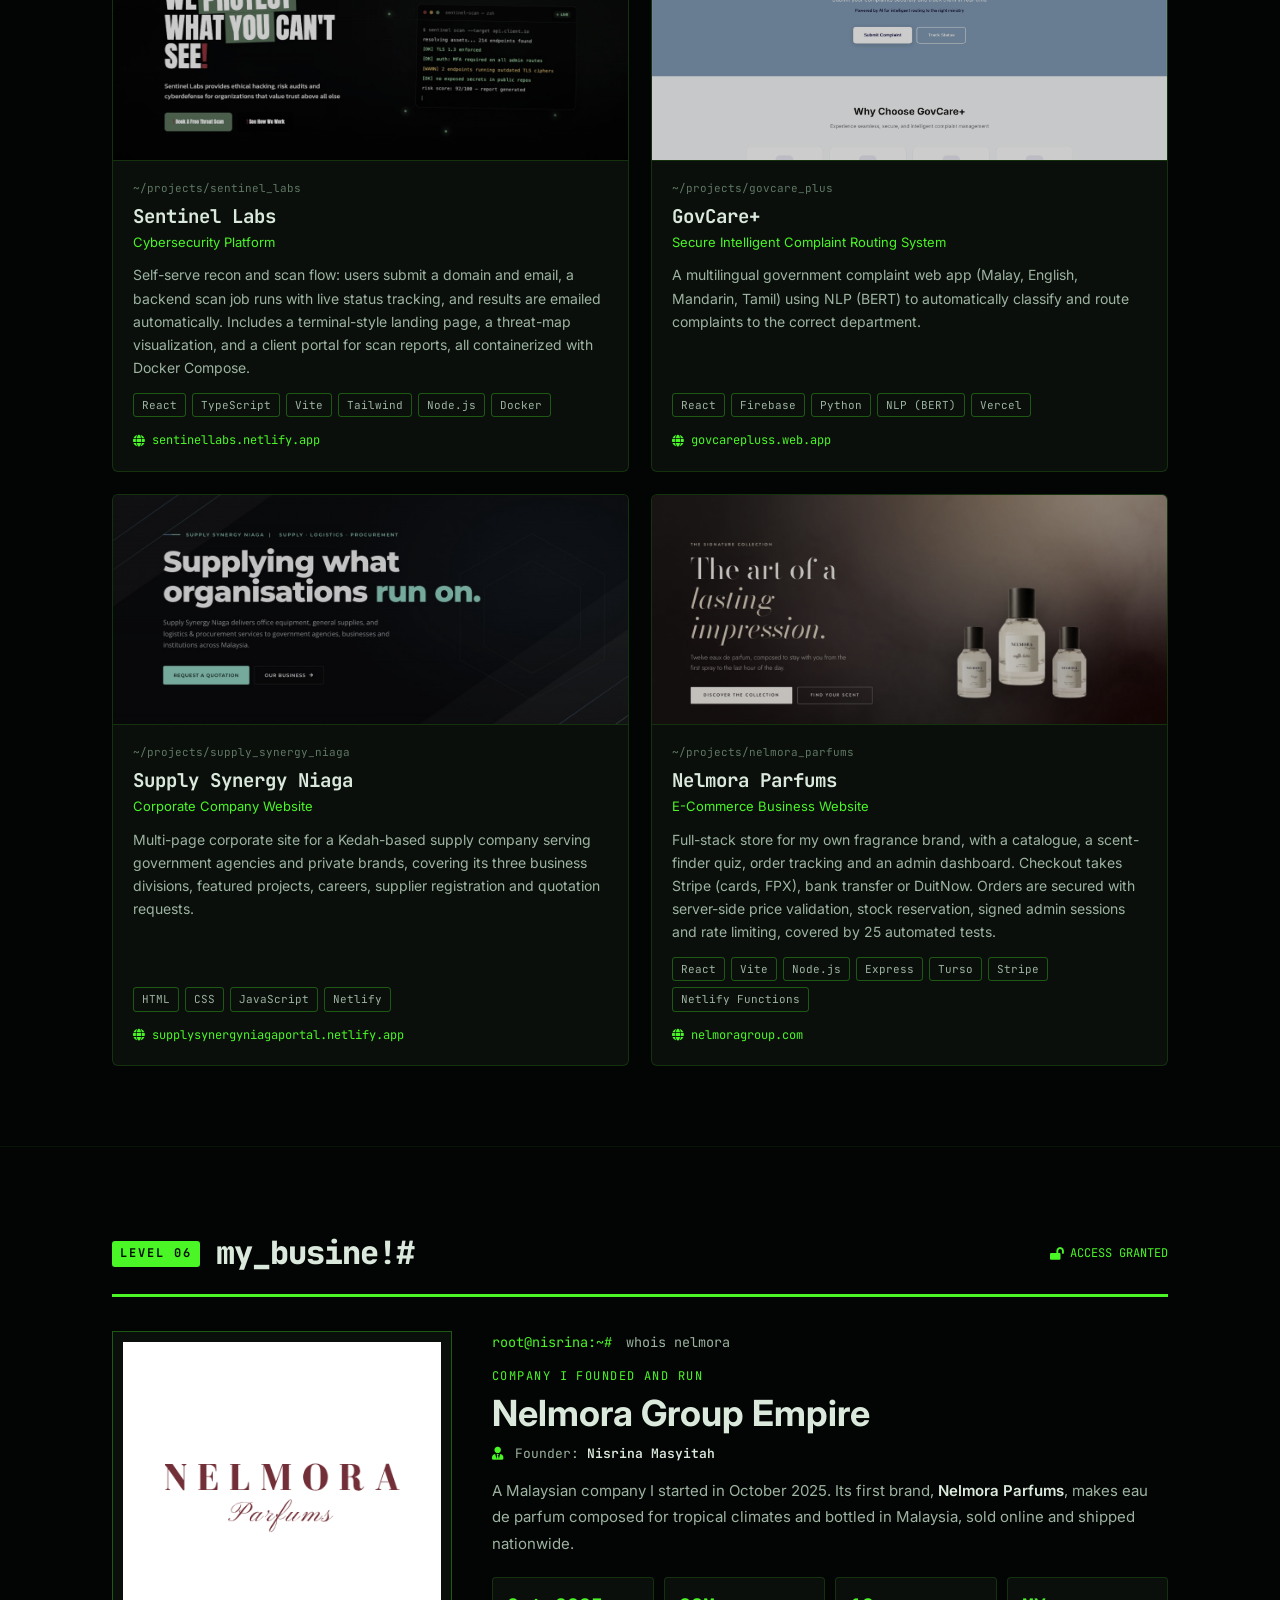
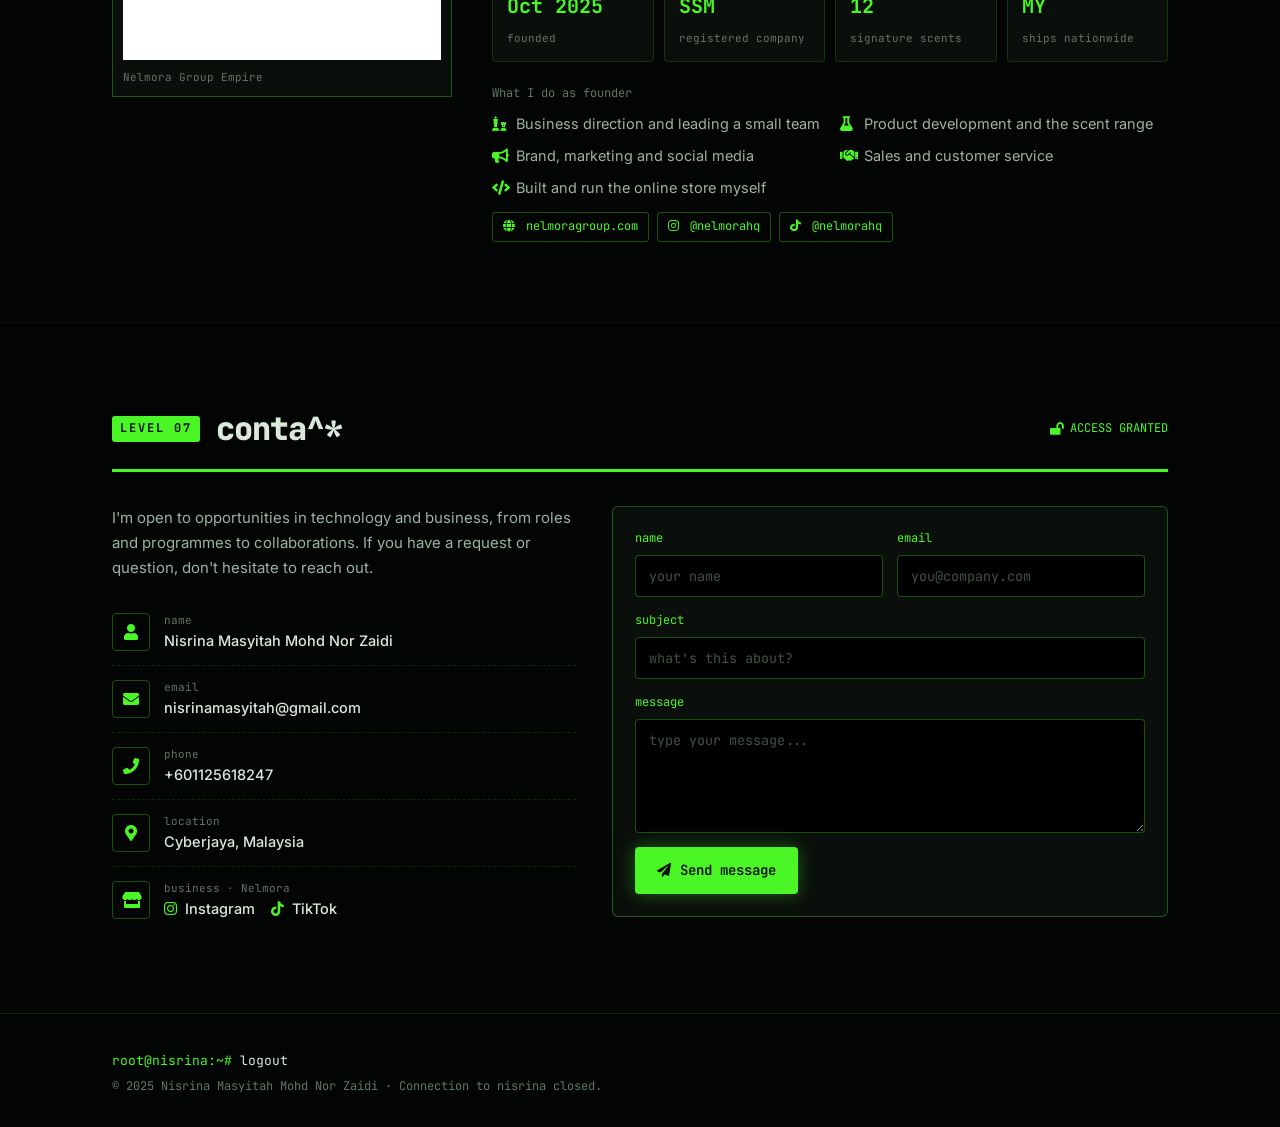
==== commit 71216444: "Update Nelmora link to nelmoragroup.com" ====
--- a/index.html
+++ b/index.html
@@ -162,7 +162,7 @@
                             <li>Built and operate its online store myself, from the storefront to the admin dashboard and payments.</li>
                         </ul>
                         <div class="xp-links">
-                            <a href="https://nelmoramy.netlify.app/" target="_blank" rel="noopener"><i class="fas fa-globe"></i> nelmoramy.netlify.app</a>
+                            <a href="https://nelmoragroup.com/" target="_blank" rel="noopener"><i class="fas fa-globe"></i> nelmoragroup.com</a>
                             <a href="https://www.instagram.com/nelmorahq" target="_blank" rel="noopener"><i class="fab fa-instagram"></i> @nelmorahq</a>
                             <a href="https://www.tiktok.com/@nelmorahq" target="_blank" rel="noopener"><i class="fab fa-tiktok"></i> @nelmorahq</a>
                         </div>
@@ -289,7 +289,7 @@
                     <span class="pj-url"><i class="fas fa-globe"></i> supplysynergyniagaportal.netlify.app</span>
                 </div>
             </a>
-            <a class="proj" href="https://nelmoramy.netlify.app/" target="_blank" rel="noopener">
+            <a class="proj" href="https://nelmoragroup.com/" target="_blank" rel="noopener">
                 <div class="pj-img"><img src="image/nelmoraparfum.jpg" alt="Nelmora Parfums screenshot"><span class="pj-live"><i class="fas fa-external-link-alt"></i> visit live site</span></div>
                 <div class="pj-body">
                     <p class="pj-path">~/projects/nelmora_parfums</p>
@@ -297,7 +297,7 @@
                     <p class="pj-sub">E-Commerce Business Website</p>
                     <p>Full-stack store for my own fragrance brand, with a catalogue, a scent-finder quiz, order tracking and an admin dashboard. Checkout takes Stripe (cards, FPX), bank transfer or DuitNow. Orders are secured with server-side price validation, stock reservation, signed admin sessions and rate limiting, covered by 25 automated tests.</p>
                     <div class="tags"><span>React</span><span>Vite</span><span>Node.js</span><span>Express</span><span>Turso</span><span>Stripe</span><span>Netlify Functions</span></div>
-                    <span class="pj-url"><i class="fas fa-globe"></i> nelmoramy.netlify.app</span>
+                    <span class="pj-url"><i class="fas fa-globe"></i> nelmoragroup.com</span>
                 </div>
             </a>
         </div>
@@ -314,7 +314,7 @@
         </div>
         <div class="lvl-bar"><i></i></div>
         <div class="lvl-body biz">
-            <a class="biz-img" href="https://nelmoramy.netlify.app/" target="_blank" rel="noopener" aria-label="Nelmora Parfums website">
+            <a class="biz-img" href="https://nelmoragroup.com/" target="_blank" rel="noopener" aria-label="Nelmora Parfums website">
                 <img class="nm-logo" src="image/logo.png" alt="Nelmora Parfums logo">
                 <span class="biz-cap">Nelmora Group Empire</span>
             </a>
@@ -339,7 +339,7 @@
                     <li><i class="fas fa-code"></i> Built and run the online store myself</li>
                 </ul>
                 <div class="xp-links">
-                    <a href="https://nelmoramy.netlify.app/" target="_blank" rel="noopener"><i class="fas fa-globe"></i> nelmoramy.netlify.app</a>
+                    <a href="https://nelmoragroup.com/" target="_blank" rel="noopener"><i class="fas fa-globe"></i> nelmoragroup.com</a>
                     <a href="https://www.instagram.com/nelmorahq" target="_blank" rel="noopener"><i class="fab fa-instagram"></i> @nelmorahq</a>
                     <a href="https://www.tiktok.com/@nelmorahq" target="_blank" rel="noopener"><i class="fab fa-tiktok"></i> @nelmorahq</a>
                 </div>
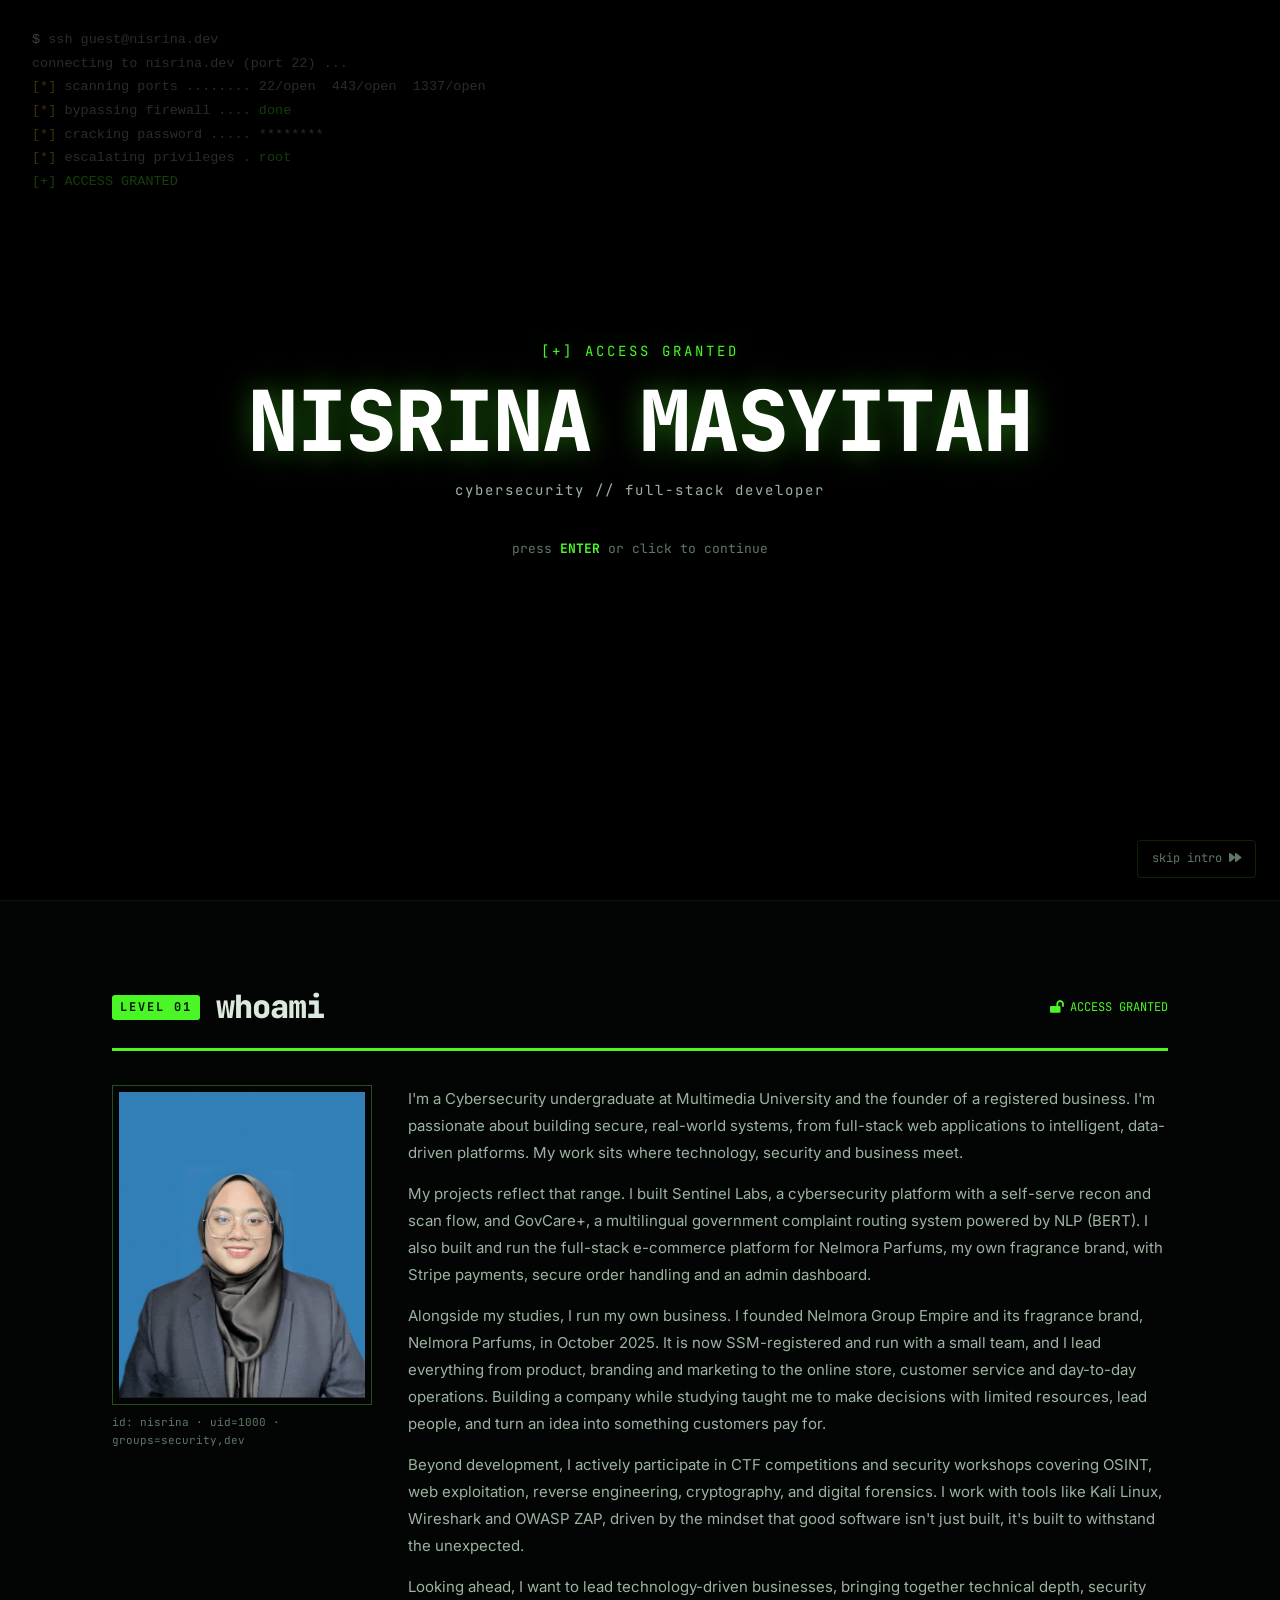
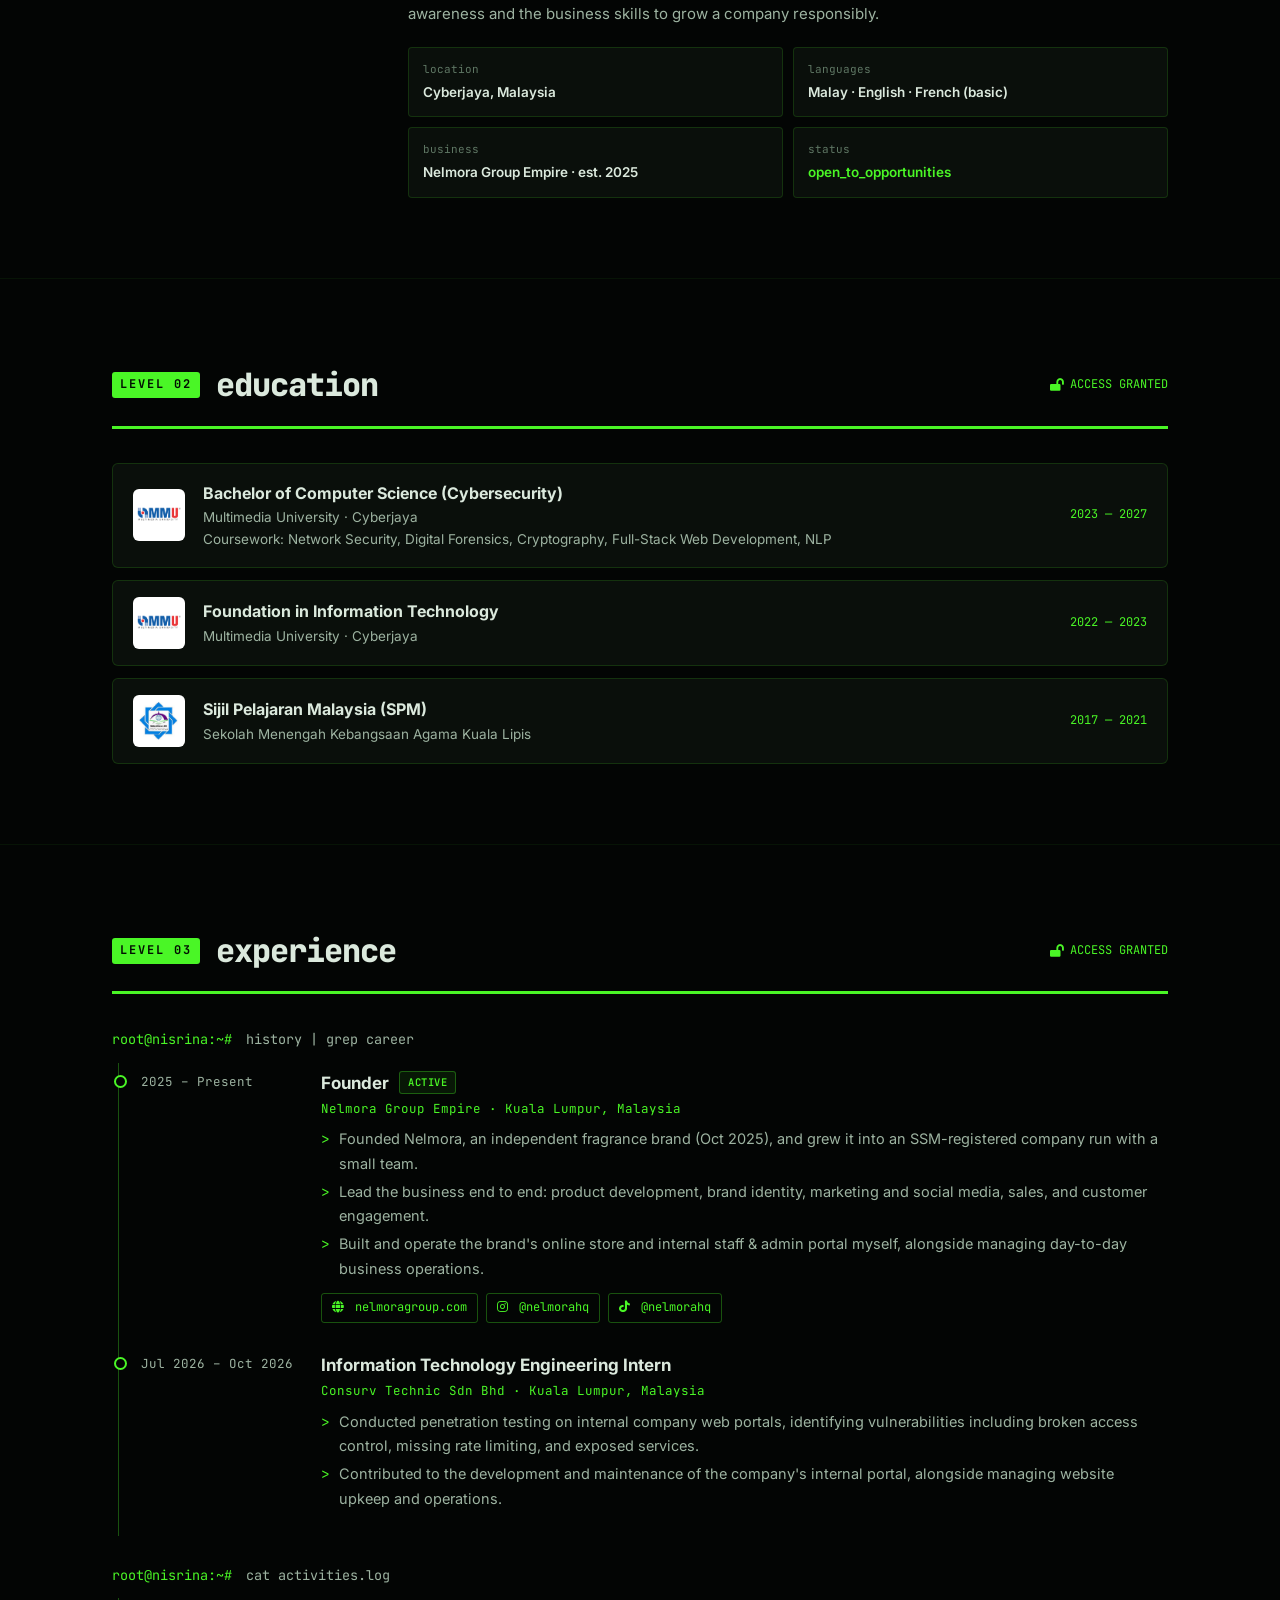
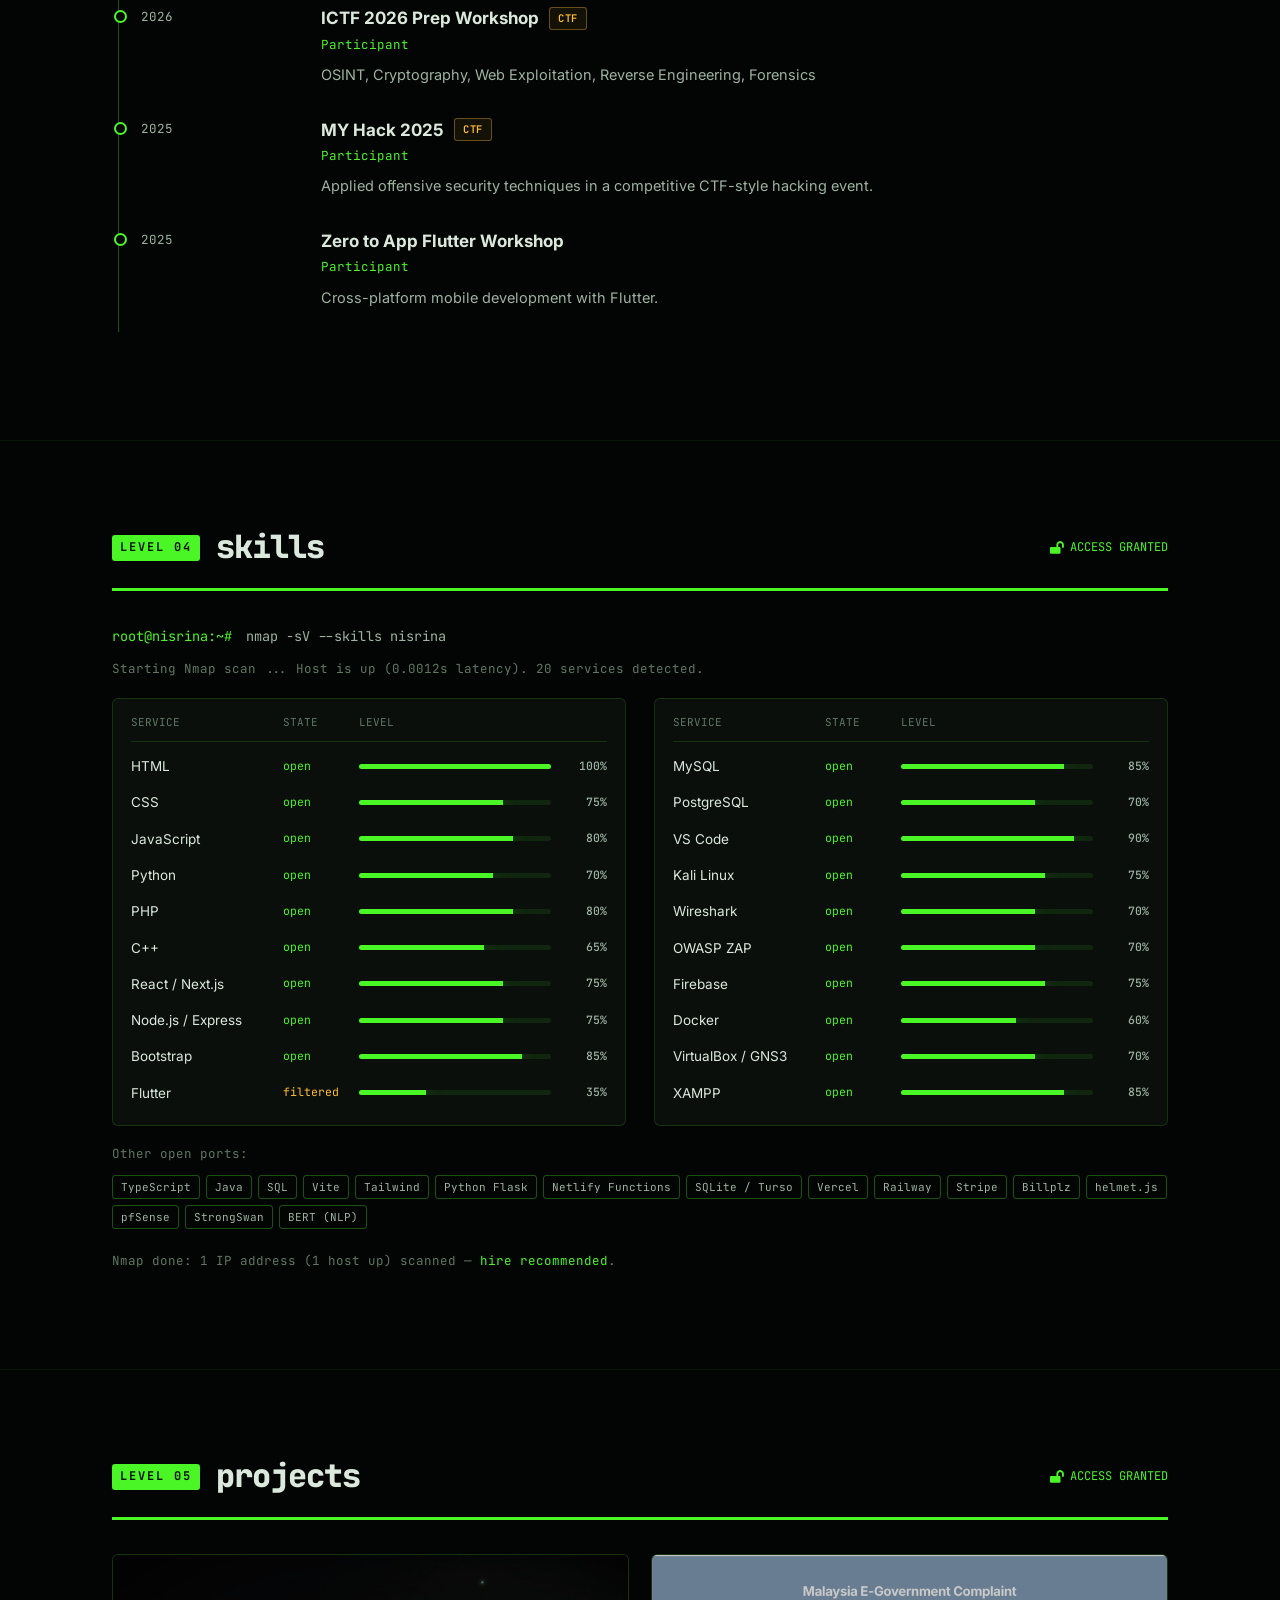
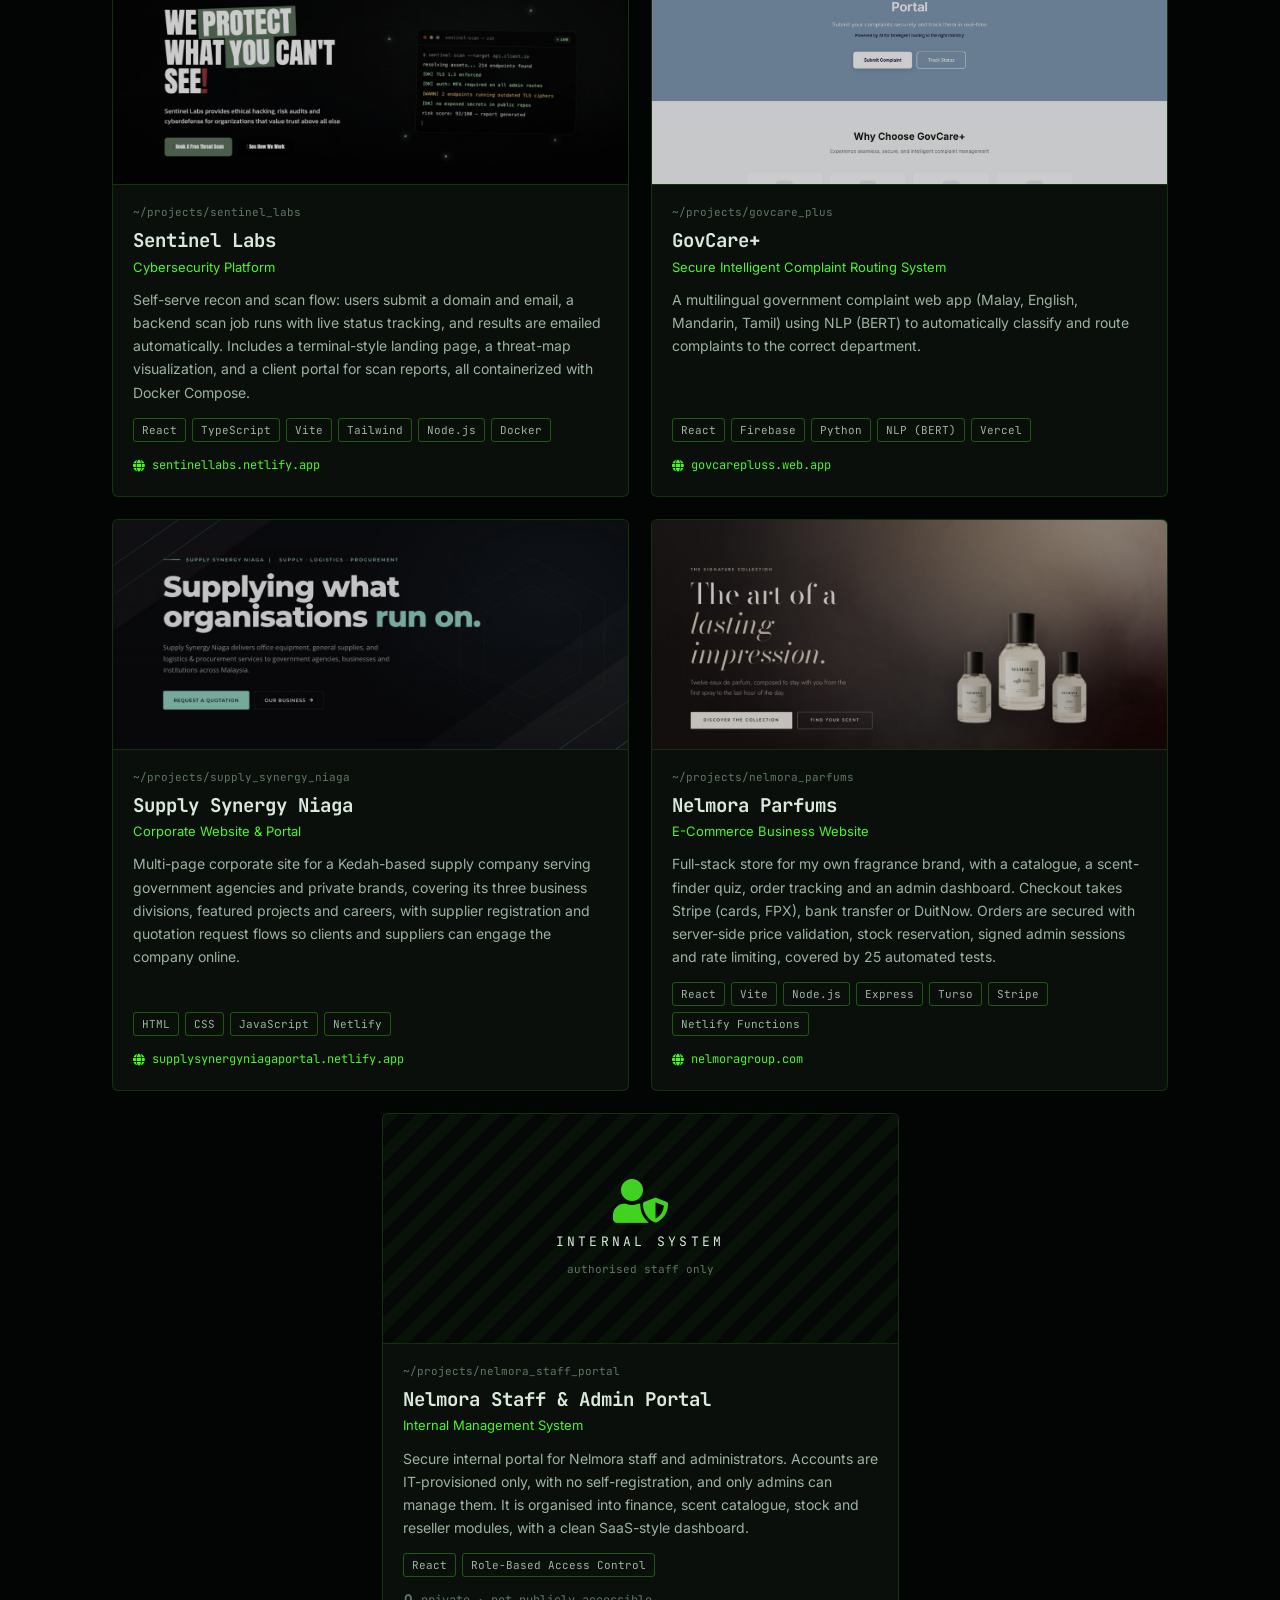
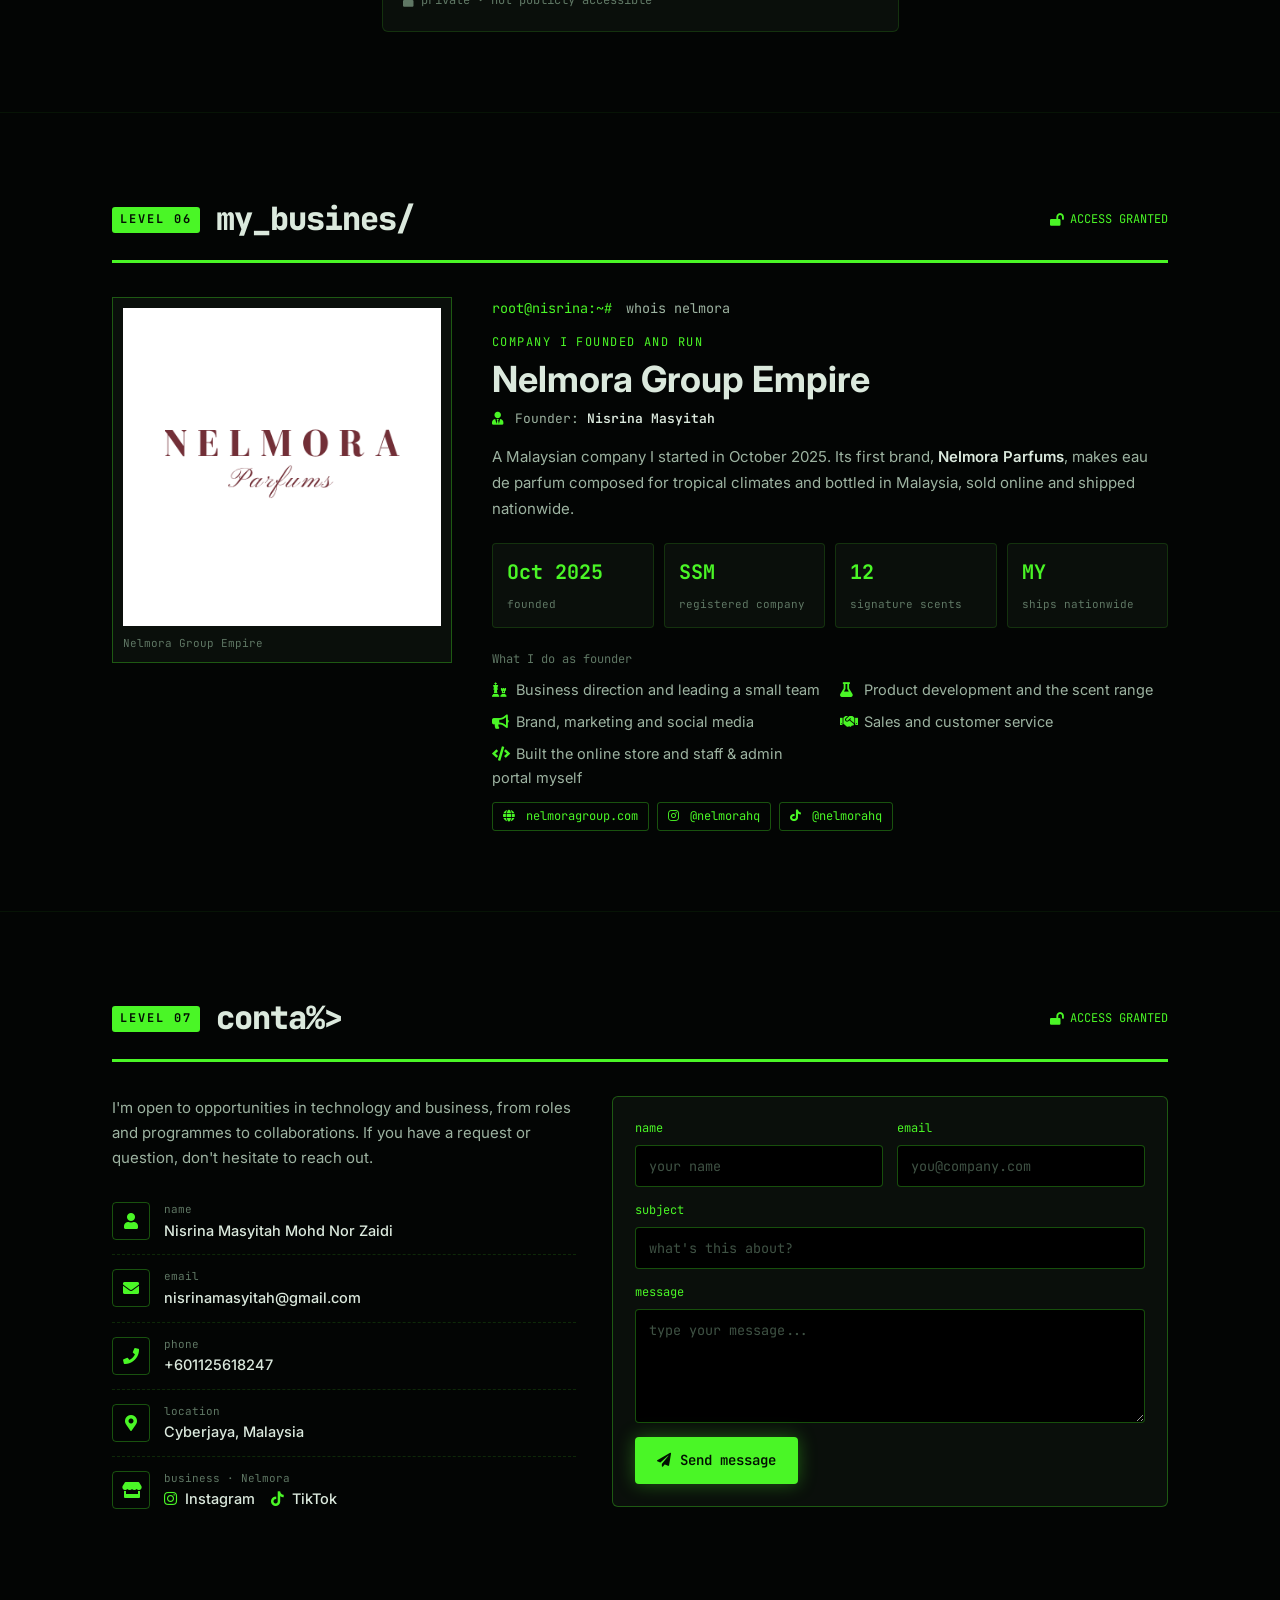
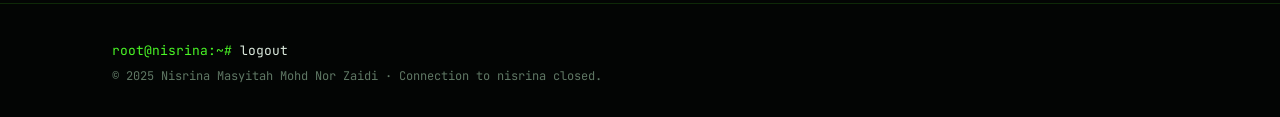
==== commit 0551daf4: "Update portfolio to match new CV" ====
--- a/index.html
+++ b/index.html
@@ -122,7 +122,7 @@
         <div class="lvl-body edu">
             <div class="card">
                 <img src="image/mmu.png" alt="">
-                <div><h3>Bachelor of Computer Science (Specialization in Cybersecurity)</h3><p>Multimedia University · Cyberjaya</p><p>Coursework: Network Security, Digital Forensics, Cryptography, Full-Stack Web Development, NLP</p></div>
+                <div><h3>Bachelor of Computer Science (Cybersecurity)</h3><p>Multimedia University · Cyberjaya</p><p>Coursework: Network Security, Digital Forensics, Cryptography, Full-Stack Web Development, NLP</p></div>
                 <span class="date">2023 — 2027</span>
             </div>
             <div class="card">
@@ -155,11 +155,11 @@
                     <span class="xp-date">2025 – Present</span>
                     <div>
                         <h3>Founder <span class="pill g">active</span></h3>
-                        <p class="xp-org">Nelmora Group Empire · Malaysia</p>
+                        <p class="xp-org">Nelmora Group Empire · Kuala Lumpur, Malaysia</p>
                         <ul>
                             <li>Founded Nelmora, an independent fragrance brand (Oct 2025), and grew it into an SSM-registered company run with a small team.</li>
                             <li>Lead the business end to end: product development, brand identity, marketing and social media, sales, and customer engagement.</li>
-                            <li>Built and operate its online store myself, from the storefront to the admin dashboard and payments.</li>
+                            <li>Built and operate the brand's online store and internal staff &amp; admin portal myself, alongside managing day-to-day business operations.</li>
                         </ul>
                         <div class="xp-links">
                             <a href="https://nelmoragroup.com/" target="_blank" rel="noopener"><i class="fas fa-globe"></i> nelmoragroup.com</a>
@@ -283,8 +283,8 @@
                 <div class="pj-body">
                     <p class="pj-path">~/projects/supply_synergy_niaga</p>
                     <h3>Supply Synergy Niaga</h3>
-                    <p class="pj-sub">Corporate Company Website</p>
-                    <p>Multi-page corporate site for a Kedah-based supply company serving government agencies and private brands, covering its three business divisions, featured projects, careers, supplier registration and quotation requests.</p>
+                    <p class="pj-sub">Corporate Website &amp; Portal</p>
+                    <p>Multi-page corporate site for a Kedah-based supply company serving government agencies and private brands, covering its three business divisions, featured projects and careers, with supplier registration and quotation request flows so clients and suppliers can engage the company online.</p>
                     <div class="tags"><span>HTML</span><span>CSS</span><span>JavaScript</span><span>Netlify</span></div>
                     <span class="pj-url"><i class="fas fa-globe"></i> supplysynergyniagaportal.netlify.app</span>
                 </div>
@@ -300,6 +300,21 @@
                     <span class="pj-url"><i class="fas fa-globe"></i> nelmoragroup.com</span>
                 </div>
             </a>
+            <article class="proj">
+                <div class="pj-img pj-private" aria-hidden="true">
+                    <i class="fas fa-user-shield"></i>
+                    <span>INTERNAL SYSTEM</span>
+                    <em>authorised staff only</em>
+                </div>
+                <div class="pj-body">
+                    <p class="pj-path">~/projects/nelmora_staff_portal</p>
+                    <h3>Nelmora Staff &amp; Admin Portal</h3>
+                    <p class="pj-sub">Internal Management System</p>
+                    <p>Secure internal portal for Nelmora staff and administrators. Accounts are IT-provisioned only, with no self-registration, and only admins can manage them. It is organised into finance, scent catalogue, stock and reseller modules, with a clean SaaS-style dashboard.</p>
+                    <div class="tags"><span>React</span><span>Role-Based Access Control</span></div>
+                    <span class="pj-url pj-lock"><i class="fas fa-lock"></i> private · not publicly accessible</span>
+                </div>
+            </article>
         </div>
     </div>
 </section>
@@ -336,7 +351,7 @@
                     <li><i class="fas fa-flask"></i> Product development and the scent range</li>
                     <li><i class="fas fa-bullhorn"></i> Brand, marketing and social media</li>
                     <li><i class="fas fa-handshake"></i> Sales and customer service</li>
-                    <li><i class="fas fa-code"></i> Built and run the online store myself</li>
+                    <li><i class="fas fa-code"></i> Built the online store and staff &amp; admin portal myself</li>
                 </ul>
                 <div class="xp-links">
                     <a href="https://nelmoragroup.com/" target="_blank" rel="noopener"><i class="fas fa-globe"></i> nelmoragroup.com</a>
--- a/ctf.css
+++ b/ctf.css
@@ -224,6 +224,11 @@
 a.proj:hover .pj-live { opacity: 1; }
 .pj-url { display: inline-flex; align-items: center; gap: 7px; margin-top: 14px; font-family: var(--mono); font-size: 12px; color: var(--g); }
 a.proj:hover .pj-url { text-decoration: underline; }
+.pj-private { display: flex; flex-direction: column; align-items: center; justify-content: center; gap: 8px; background: repeating-linear-gradient(135deg, rgba(74,246,38,.04) 0 12px, transparent 12px 24px), #050806; }
+.pj-private i { font-size: 44px; color: var(--g); opacity: .85; }
+.pj-private span { font-family: var(--mono); font-size: 13px; letter-spacing: .25em; color: var(--text); }
+.pj-private em { font-family: var(--mono); font-size: 11px; font-style: normal; color: var(--muted); }
+.pj-lock { color: var(--muted); }
 .pj-path { font-family: var(--mono); font-size: 11px; color: var(--muted); }
 .proj h3 { font-family: var(--mono); font-size: 19px; margin-top: 4px; }
 .pj-sub { font-size: 13px; color: var(--g); margin-bottom: 10px; }
